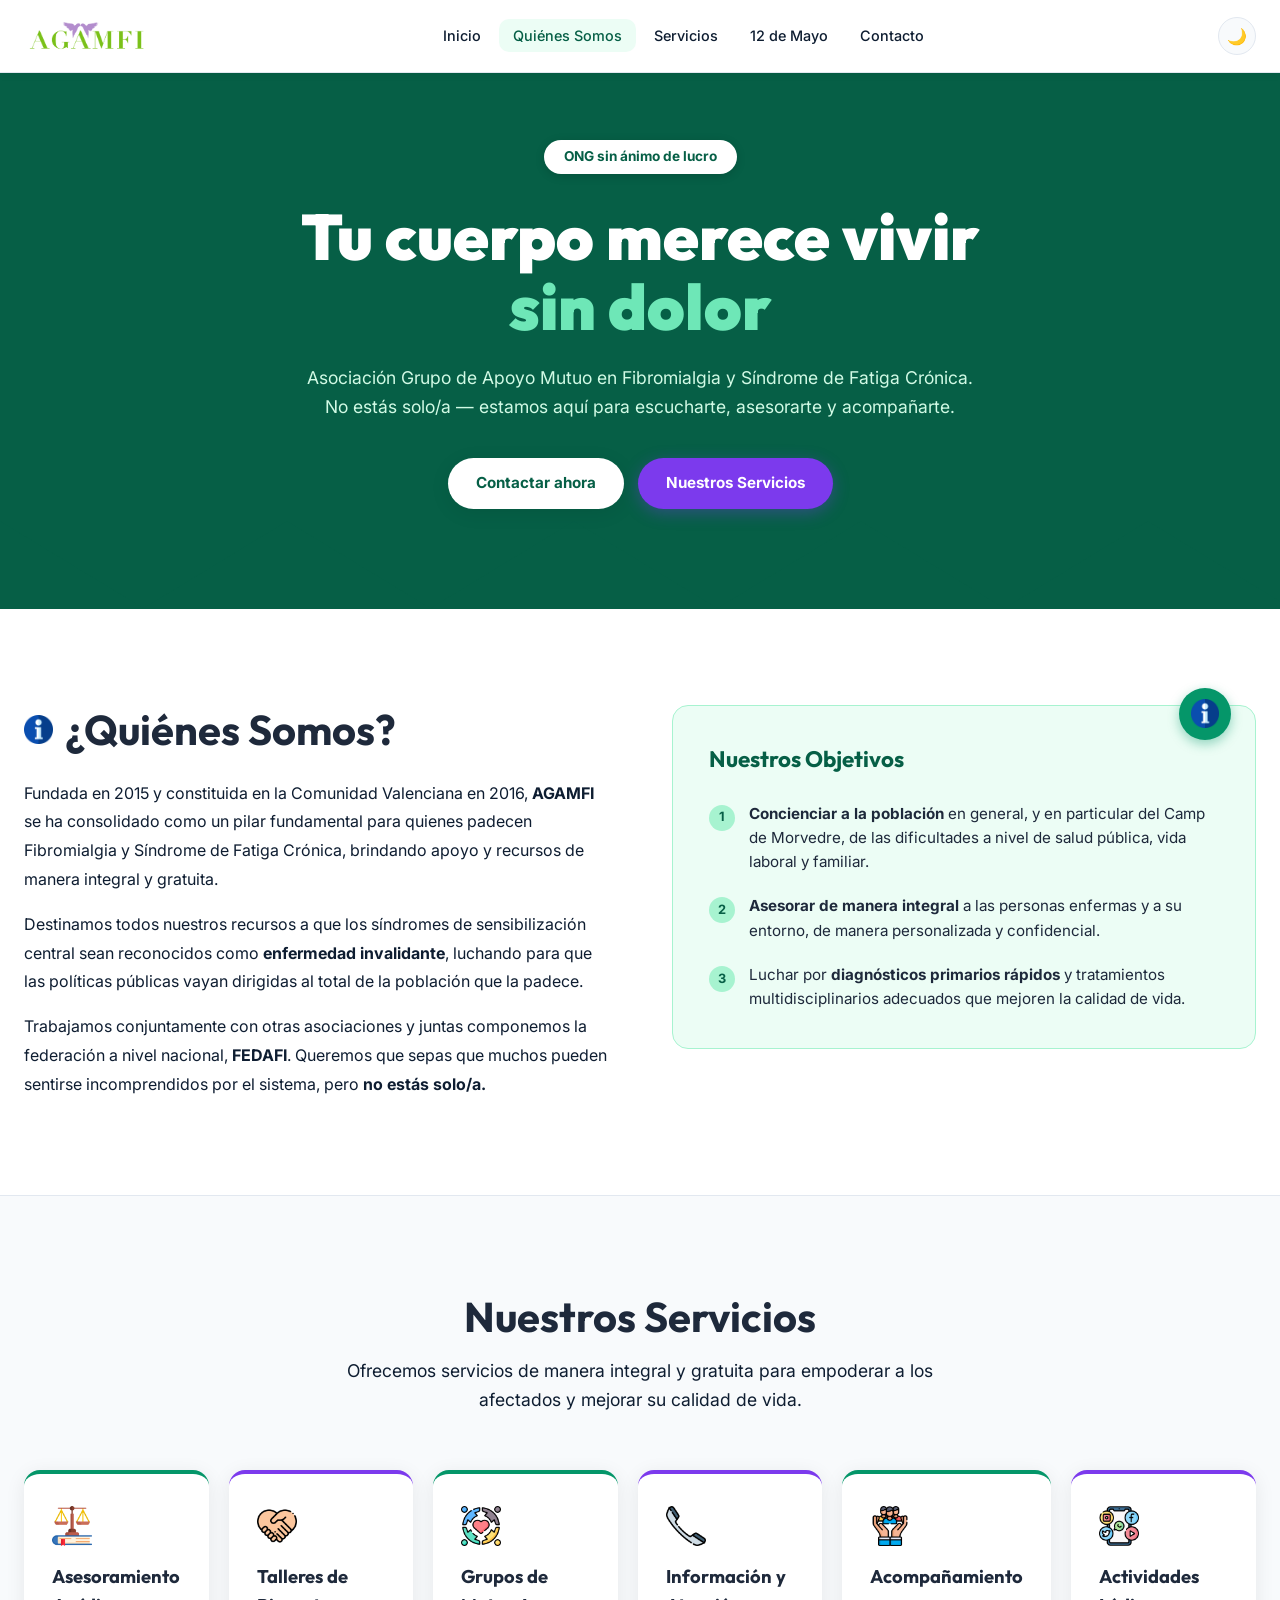
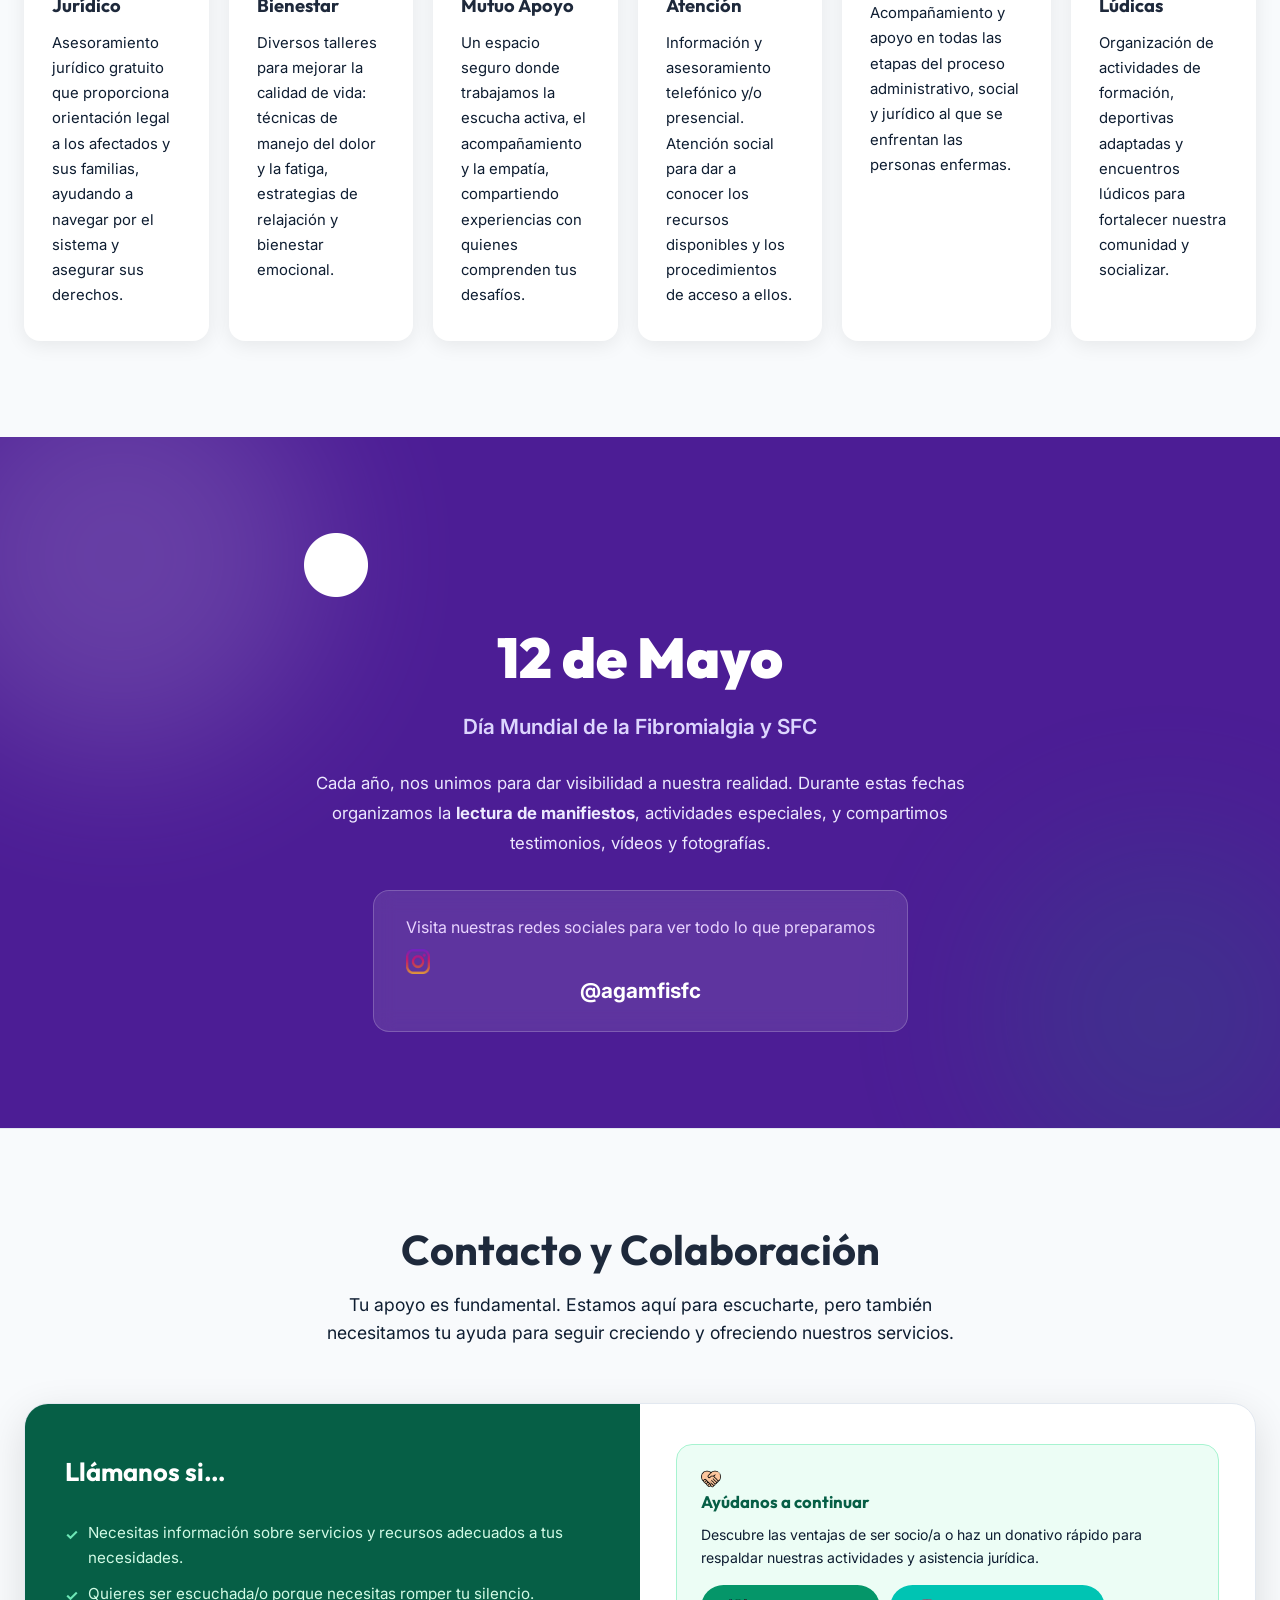
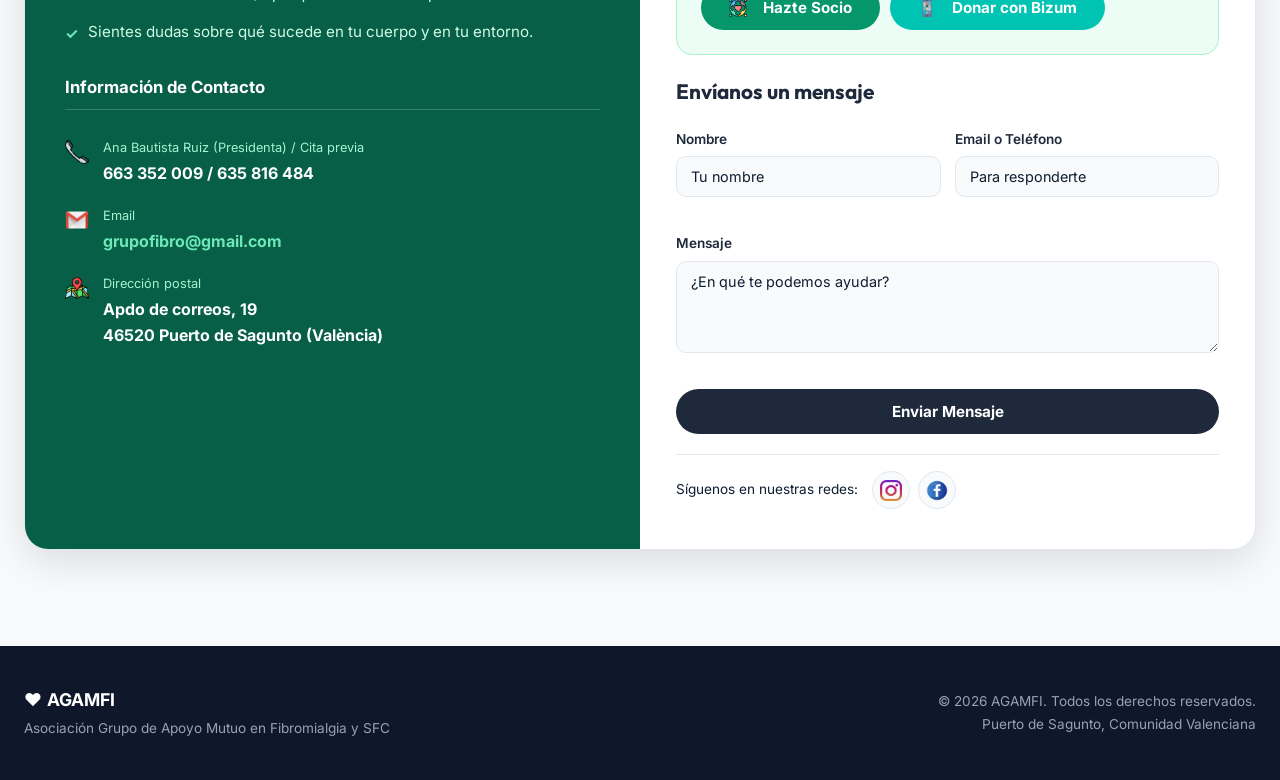
==== index.html @ d803d889 "a1" ====
<!DOCTYPE html>
<html lang="es">

<head>
  <meta charset="UTF-8" />
  <meta name="viewport" content="width=device-width, initial-scale=1.0" />

  <!-- SEO -->
  <title>AGAMFI</title>
  <meta name="description"
    content="AGAMFI es una asociación sin ánimo de lucro que apoya a personas con Fibromialgia y Síndrome de Fatiga Crónica en el Camp de Morvedre, Comunidad Valenciana." />
  <meta name="keywords"
    content="fibromialgia, SFC, síndrome fatiga crónica, AGAMFI, asociación, Puerto de Sagunto, Camp de Morvedre" />
  <meta name="author" content="AGAMFI" />

  <!-- Favicon -->
  <link rel="icon" href="iconos/Logotipo-letra.png" type="image/png" />
  <link rel="apple-touch-icon" href="iconos/Logotipo-letra.png" />

  <!-- Open Graph -->
  <meta property="og:title" content="AGAMFI – Fibromialgia y SFC" />
  <meta property="og:description"
    content="No estás solo/a. Apoyo integral y gratuito para personas con Fibromialgia y Síndrome de Fatiga Crónica." />
  <meta property="og:type" content="website" />
  <meta property="og:url" content="https://agamfi.org" />
  <meta property="og:image" content="iconos/Logotipo-letra.png" />

  <!-- Google Fonts -->
  <link rel="preconnect" href="https://fonts.googleapis.com" />
  <link rel="preconnect" href="https://fonts.gstatic.com" crossorigin />
  <link
    href="https://fonts.googleapis.com/css2?family=Inter:wght@300;400;500;600;700;800&family=Outfit:wght@400;600;700;900&display=swap"
    rel="stylesheet" />

  <!-- CSS -->
  <link rel="stylesheet" href="css/style.css" />
</head>

<body>

  <!-- ========== HEADER ========== -->
  <header class="header" id="header">
    <nav class="navbar container" aria-label="Navegación principal">

      <a href="#inicio" class="logo" id="logo">
        <img src="iconos/Logotipo-sencillo.png" alt="Logo AGAMFI" class="logo-img" id="logoImg" />
      </a>

      <ul class="nav-links" id="navLinks" role="list">
        <li><a href="#inicio" class="nav-link active">Inicio</a></li>
        <li><a href="#nosotros" class="nav-link">Quiénes Somos</a></li>
        <li><a href="#servicios" class="nav-link">Servicios</a></li>
        <li><a href="#diamundial" class="nav-link">12 de Mayo</a></li>
        <li><a href="#contacto" class="nav-link">Contacto</a></li>
      </ul>

      <div class="nav-actions">
        <button class="theme-toggle" id="themeToggle" aria-label="Alternar modo oscuro/claro">
          <span class="icon-moon">🌙</span>
          <span class="icon-sun hidden">☀️</span>
        </button>
        <button class="hamburger" id="hamburger" aria-label="Menú" aria-expanded="false">
          <span></span><span></span><span></span>
        </button>
      </div>
    </nav>
  </header>

  <main>

    <!-- ========== HERO ========== -->
    <section class="hero" id="inicio" aria-label="Inicio">
      <div class="hero-bg">
        <div class="hero-wave"></div>
      </div>

      <div class="hero-content container">
        <span class="hero-badge" id="heroBadge">ONG sin ánimo de lucro</span>

        <h1 class="hero-title">
          Tu cuerpo merece vivir<br />
          <span class="hero-highlight">sin dolor</span>
        </h1>

        <p class="hero-desc">
          Asociación Grupo de Apoyo Mutuo en Fibromialgia y Síndrome de Fatiga Crónica.<br />
          No estás solo/a — estamos aquí para escucharte, asesorarte y acompañarte.
        </p>

        <div class="hero-actions">
          <a href="#contacto" class="btn btn-white" id="heroCtaContact">Contactar ahora</a>
          <a href="#servicios" class="btn btn-purple" id="heroCtaServices">Nuestros Servicios</a>
        </div>
      </div>
    </section>

    <!-- ========== QUIÉNES SOMOS ========== -->
    <section class="about" id="nosotros" aria-label="Quiénes somos">
      <div class="container about-grid">

        <div class="about-text-col reveal">
          <h2 class="section-title with-icon">
            <img src="iconos/informacion.png" alt="Información" class="custom-icon title-icon" />
            ¿Quiénes Somos?
          </h2>
          <div class="about-body">
            <p>
              Fundada en 2015 y constituida en la Comunidad Valenciana en 2016,
              <strong>AGAMFI</strong> se ha consolidado como un pilar fundamental para quienes padecen
              Fibromialgia y Síndrome de Fatiga Crónica, brindando apoyo y recursos de manera integral y gratuita.
            </p>
            <p>
              Destinamos todos nuestros recursos a que los síndromes de sensibilización central sean reconocidos
              como <strong>enfermedad invalidante</strong>, luchando para que las políticas públicas vayan dirigidas
              al total de la población que la padece.
            </p>
            <p>
              Trabajamos conjuntamente con otras asociaciones y juntas componemos la federación a nivel nacional,
              <strong>FEDAFI</strong>. Queremos que sepas que muchos pueden sentirse incomprendidos por el sistema,
              pero <strong>no estás solo/a.</strong>
            </p>
          </div>
        </div>

        <div class="objectives-card reveal">
          <div class="objectives-badge">
            <img src="iconos/informacion.png" alt="Objetivos" class="custom-icon" />
          </div>
          <h3 class="objectives-title">Nuestros Objetivos</h3>
          <ol class="objectives-list">
            <li>
              <span class="obj-num">1</span>
              <p><strong>Concienciar a la población</strong> en general, y en particular del Camp de Morvedre,
                de las dificultades a nivel de salud pública, vida laboral y familiar.</p>
            </li>
            <li>
              <span class="obj-num">2</span>
              <p><strong>Asesorar de manera integral</strong> a las personas enfermas y a su entorno,
                de manera personalizada y confidencial.</p>
            </li>
            <li>
              <span class="obj-num">3</span>
              <p>Luchar por <strong>diagnósticos primarios rápidos</strong> y tratamientos multidisciplinarios
                adecuados que mejoren la calidad de vida.</p>
            </li>
          </ol>
        </div>

      </div>
    </section>

    <!-- ========== SERVICIOS ========== -->
    <section class="services" id="servicios" aria-label="Servicios">
      <div class="container">
        <div class="section-header">
          <h2 class="section-title centered">Nuestros Servicios</h2>
          <p class="section-desc">
            Ofrecemos servicios de manera integral y gratuita para empoderar a los afectados
            y mejorar su calidad de vida.
          </p>
        </div>

        <div class="services-grid">
          <article class="service-card accent-green reveal" id="svc1">
            <div class="svc-icon"><img src="iconos/juridico.png" alt="Asesoramiento" class="custom-icon" /></div>
            <h3>Asesoramiento Jurídico</h3>
            <p>Asesoramiento jurídico gratuito que proporciona orientación legal a los afectados
              y sus familias, ayudando a navegar por el sistema y asegurar sus derechos.</p>
          </article>

          <article class="service-card accent-purple reveal" id="svc2">
            <div class="svc-icon"><img src="iconos/ayuda.png" alt="Bienestar" class="custom-icon" /></div>
            <h3>Talleres de Bienestar</h3>
            <p>Diversos talleres para mejorar la calidad de vida: técnicas de manejo del dolor
              y la fatiga, estrategias de relajación y bienestar emocional.</p>
          </article>

          <article class="service-card accent-green reveal" id="svc3">
            <div class="svc-icon"><img src="iconos/participacion-de-la-comunidad.png" alt="Apoyo" class="custom-icon" />
            </div>
            <h3>Grupos de Mutuo Apoyo</h3>
            <p>Un espacio seguro donde trabajamos la escucha activa, el acompañamiento y la empatía,
              compartiendo experiencias con quienes comprenden tus desafíos.</p>
          </article>

          <article class="service-card accent-purple reveal" id="svc4">
            <div class="svc-icon"><img src="iconos/telefonos-de-mano.png" alt="Información" class="custom-icon" /></div>
            <h3>Información y Atención</h3>
            <p>Información y asesoramiento telefónico y/o presencial. Atención social para dar a conocer
              los recursos disponibles y los procedimientos de acceso a ellos.</p>
          </article>

          <article class="service-card accent-green reveal" id="svc5">
            <div class="svc-icon"><img src="iconos/acompañamiento.png" alt="Acompañamiento" class="custom-icon" /></div>
            <h3>Acompañamiento</h3>
            <p>Acompañamiento y apoyo en todas las etapas del proceso administrativo, social y jurídico
              al que se enfrentan las personas enfermas.</p>
          </article>

          <article class="service-card accent-purple reveal" id="svc6">
            <div class="svc-icon"><img src="iconos/redes-sociales.png" alt="Actividades" class="custom-icon" /></div>
            <h3>Actividades Lúdicas</h3>
            <p>Organización de actividades de formación, deportivas adaptadas y encuentros lúdicos
              para fortalecer nuestra comunidad y socializar.</p>
          </article>
        </div>
      </div>
    </section>

    <!-- ========== 12 DE MAYO ========== -->
    <section class="world-day" id="diamundial" aria-label="Día mundial de la fibromialgia">
      <div class="wd-blobs">
        <div class="wd-blob wd-blob-1"></div>
        <div class="wd-blob wd-blob-2"></div>
      </div>

      <div class="container wd-content reveal">
        <div class="wd-icon"><img src="iconos/informacion.png" alt="Calendario" class="custom-icon" /></div>
        <h2 class="wd-title">12 de Mayo</h2>
        <h3 class="wd-subtitle">Día Mundial de la Fibromialgia y SFC</h3>
        <p class="wd-desc">
          Cada año, nos unimos para dar visibilidad a nuestra realidad. Durante estas fechas organizamos
          la <strong>lectura de manifiestos</strong>, actividades especiales, y compartimos testimonios,
          vídeos y fotografías.
        </p>
        <div class="wd-card">
          <p>Visita nuestras redes sociales para ver todo lo que preparamos</p>
          <a href="https://instagram.com/agamfisfc" target="_blank" rel="noreferrer" class="wd-insta" id="wdInstagram">
            <img src="iconos/instagram.png" alt="Instagram" class="custom-icon inline-icon" /> @agamfisfc
          </a>
        </div>
      </div>
    </section>

    <!-- ========== CONTACTO ========== -->
    <section class="contact" id="contacto" aria-label="Contacto y colaboración">
      <div class="container">
        <div class="section-header">
          <h2 class="section-title centered">Contacto y Colaboración</h2>
          <p class="section-desc">
            Tu apoyo es fundamental. Estamos aquí para escucharte, pero también necesitamos tu ayuda
            para seguir creciendo y ofreciendo nuestros servicios.
          </p>
        </div>

        <div class="contact-card">

          <!-- Info izquierda -->
          <div class="contact-info">
            <h3>Llámanos si…</h3>
            <ul class="call-reasons">
              <li><span class="check">✓</span> Necesitas información sobre servicios y recursos adecuados a tus
                necesidades.</li>
              <li><span class="check">✓</span> Quieres ser escuchada/o porque necesitas romper tu silencio.</li>
              <li><span class="check">✓</span> Sientes dudas sobre qué sucede en tu cuerpo y en tu entorno.</li>
            </ul>

            <h4 class="info-subtitle">Información de Contacto</h4>
            <div class="info-items">
              <div class="info-item">
                <img src="iconos/telefonos-de-mano.png" alt="Teléfono" class="custom-icon info-icon" />
                <div>
                  <p class="info-label">Ana Bautista Ruiz (Presidenta) / Cita previa</p>
                  <p class="info-value">663 352 009 / 635 816 484</p>
                </div>
              </div>
              <div class="info-item">
                <img src="iconos/gmail.png" alt="Email" class="custom-icon info-icon" />
                <div>
                  <p class="info-label">Email</p>
                  <a href="mailto:grupofibro@gmail.com" class="info-value info-link">grupofibro@gmail.com</a>
                </div>
              </div>
              <div class="info-item">
                <img src="iconos/mapa.png" alt="Dirección" class="custom-icon info-icon" />
                <div>
                  <p class="info-label">Dirección postal</p>
                  <p class="info-value">Apdo de correos, 19<br />46520 Puerto de Sagunto (València)</p>
                </div>
              </div>
            </div>
          </div>

          <!-- Formulario derecha -->
          <div class="contact-form-col">

            <!-- Hazte socio / Bizum -->
            <div class="support-box">
              <h3 class="support-title"><img src="iconos/ayuda.png" alt="Ayuda" class="custom-icon inline-icon" />
                Ayúdanos a continuar</h3>
              <p>Descubre las ventajas de ser socio/a o haz un donativo rápido para respaldar
                nuestras actividades y asistencia jurídica.</p>
              <div class="support-btns">
                <button class="btn btn-emerald" id="btnSocio"><img src="iconos/participacion-de-la-comunidad.png"
                    alt="Socio" class="custom-icon inline-icon" /> Hazte Socio</button>
                <button class="btn btn-bizum" id="btnBizum"><img src="iconos/telefono-inteligente.png" alt="Bizum"
                    class="custom-icon inline-icon" /> Donar con Bizum</button>
              </div>
            </div>

            <!-- Formulario -->
            <h3 class="form-heading">Envíanos un mensaje</h3>
            <form class="contact-form" id="contactForm" novalidate>
              <div class="form-row">
                <div class="form-group">
                  <label for="inputName">Nombre</label>
                  <input type="text" id="inputName" name="name" placeholder="Tu nombre" required />
                  <span class="form-error" id="errorName"></span>
                </div>
                <div class="form-group">
                  <label for="inputContact">Email o Teléfono</label>
                  <input type="text" id="inputContact" name="contact" placeholder="Para responderte" required />
                  <span class="form-error" id="errorContact"></span>
                </div>
              </div>
              <div class="form-group">
                <label for="inputMessage">Mensaje</label>
                <textarea id="inputMessage" name="message" rows="4" placeholder="¿En qué te podemos ayudar?"
                  required></textarea>
                <span class="form-error" id="errorMessage"></span>
              </div>
              <button type="submit" class="btn btn-dark btn-full" id="submitForm">
                <span id="submitText">Enviar Mensaje</span>
                <span id="submitLoader" class="hidden">Enviando…</span>
              </button>
              <div class="form-success hidden" id="formSuccess">
                ✅ ¡Mensaje enviado! Nos pondremos en contacto contigo pronto.
              </div>
            </form>

            <!-- Redes sociales -->
            <div class="social-row">
              <p>Síguenos en nuestras redes:</p>
              <div class="social-btns">
                <a href="https://instagram.com/agamfisfc" target="_blank" rel="noreferrer" class="social-btn"
                  id="socialInsta" aria-label="Instagram"><img src="iconos/instagram.png" alt="Instagram"
                    class="custom-icon" /></a>
                <a href="#" class="social-btn" id="socialFacebook" aria-label="Facebook"><img src="iconos/facebook.png"
                    alt="Facebook" class="custom-icon" /></a>
              </div>
            </div>
          </div>
        </div>
      </div>
    </section>

  </main>

  <!-- ========== FOOTER ========== -->
  <footer class="footer" id="footer">
    <div class="container footer-inner">
      <div class="footer-brand">
        <p class="footer-logo-line">❤️ <strong>AGAMFI</strong></p>
        <p>Asociación Grupo de Apoyo Mutuo en Fibromialgia y SFC</p>
      </div>
      <div class="footer-copy">
        <p>&copy; <span id="currentYear"></span> AGAMFI. Todos los derechos reservados.</p>
        <p>Puerto de Sagunto, Comunidad Valenciana</p>
      </div>
    </div>
  </footer>

  <!-- Scroll top -->
  <button class="scroll-top hidden" id="scrollTop" aria-label="Volver arriba">↑</button>

  <!-- Modal: Hazte socio -->
  <div class="modal hidden" id="modalSocio" role="dialog" aria-modal="true" aria-labelledby="modalSocioTitle">
    <div class="modal-box">
      <button class="modal-close" id="closeSocio" aria-label="Cerrar">✕</button>
      <h2 id="modalSocioTitle">Hazte Socio/a de AGAMFI</h2>
      <p>Como socio/a disfrutas de:</p>
      <ul>
        <li>✓ Acceso a todos nuestros servicios gratuitos</li>
        <li>✓ Participación en talleres y actividades</li>
        <li>✓ Voz y voto en asambleas</li>
        <li>✓ Red de apoyo y comunidad</li>
      </ul>
      <p class="modal-contact">Para inscribirte, contáctanos en
        <a href="mailto:grupofibro@gmail.com">grupofibro@gmail.com</a>
        o llámanos al <strong>663 352 009</strong>.
      </p>
    </div>
  </div>

  <!-- Modal: Bizum -->
  <div class="modal hidden" id="modalBizum" role="dialog" aria-modal="true" aria-labelledby="modalBizumTitle">
    <div class="modal-box">
      <button class="modal-close" id="closeBizum" aria-label="Cerrar">✕</button>
      <h2 id="modalBizumTitle">Donar con Bizum</h2>
      <p>Tu donación nos ayuda a seguir ofreciendo todos nuestros servicios de manera gratuita.</p>
      <div class="bizum-code">
        <span>Código Bizum</span>
        <strong id="bizumCode">Próximamente</strong>
      </div>
      <p class="modal-contact">También puedes contactarnos en
        <a href="mailto:grupofibro@gmail.com">grupofibro@gmail.com</a>
        para más información sobre donaciones.
      </p>
    </div>
  </div>

  <!-- JS -->
  <script src="js/main.js"></script>
</body>

</html>
---- css/style.css ----
/* =============================================
   VARIABLES
   ============================================= */
:root {
  --green: #065f46;
  --green-light: #059669;
  --green-pale: #ecfdf5;
  --purple: #7c3aed;
  --purple-light: #8b5cf6;
  --purple-pale: #f5f3ff;
  --bizum: #00c4b3;
  --text: #1e293b;
  --muted: #0e1d31;
  --bg: #ffffff;
  --bg2: #f8fafc;
  --surface: #ffffff;
  --border: #e2e8f0;
  --radius: 16px;
  --radius-sm: 10px;
  --shadow: 0 4px 20px rgba(0, 0, 0, 0.08);
  --shadow-lg: 0 12px 40px rgba(0, 0, 0, 0.12);
  --transition: 0.3s cubic-bezier(0.4, 0, 0.2, 1);
  --font: 'Inter', sans-serif;
  --font-display: 'Outfit', sans-serif;
}

/* Dark mode */
body.dark {
  --text: #e2e8f0;
  --muted: #94a3b8;
  --bg: #0f172a;
  --bg2: #1e293b;
  --surface: #1e293b;
  --border: #334155;
  --green-pale: #022c22;
  --purple-pale: #2e1065;
  --shadow: 0 4px 20px rgba(0, 0, 0, 0.4);
  --shadow-lg: 0 12px 40px rgba(0, 0, 0, 0.5);
}

/* =============================================
   RESET
   ============================================= */
*,
*::before,
*::after {
  box-sizing: border-box;
  margin: 0;
  padding: 0;
}

html {
  scroll-behavior: smooth;
}

body {
  font-family: var(--font);
  background: var(--bg);
  color: var(--text);
  line-height: 1.6;
  transition: background var(--transition), color var(--transition);
  overflow-x: hidden;
}

img {
  max-width: 100%;
  display: block;
}

a {
  text-decoration: none;
  color: inherit;
}

ul,
ol {
  list-style: none;
}

strong {
  font-weight: 700;
}

/* =============================================
   UTILITIES
   ============================================= */
.container {
  margin: 0 auto;
  padding: 0 24px;
}

.hidden {
  display: none !important;
}

.section-header {
  text-align: center;
  margin-bottom: 56px;
}

.section-title {
  font-family: var(--font-display);
  font-size: clamp(1.8rem, 3.5vw, 2.6rem);
  font-weight: 700;
  color: var(--text);
  line-height: 1.2;
  margin-bottom: 16px;
}

.section-title.centered {
  text-align: center;
}

.section-title.with-icon {
  display: flex;
  align-items: center;
  gap: 12px;
}

.custom-icon {
  width: 1.2em;
  height: 1.2em;
  object-fit: contain;
  vertical-align: middle;
}

.title-icon {
  width: 1.8rem;
  height: 1.8rem;
  font-size: 1.8rem;
  /* Para compatibilidad si aún hay algún emoji */
}

.section-desc {
  color: var(--muted);
  font-size: 1.1rem;
  max-width: 640px;
  margin: 0 auto;
}

/* Reveal animation */
.reveal {
  opacity: 0;
  transform: translateY(28px);
  transition: opacity 0.7s ease, transform 0.7s ease;
}

.reveal.visible {
  opacity: 1;
  transform: none;
}

/* =============================================
   BUTTONS
   ============================================= */
.btn {
  display: inline-flex;
  align-items: center;
  justify-content: center;
  gap: 8px;
  padding: 13px 28px;
  border-radius: 999px;
  font-weight: 700;
  font-size: 0.95rem;
  cursor: pointer;
  border: none;
  font-family: var(--font);
  transition: var(--transition);
}

.btn-white {
  background: #fff;
  color: var(--green);
  box-shadow: var(--shadow);
}

.btn-white:hover {
  background: var(--green-pale);
  transform: translateY(-2px);
}

.btn-purple {
  background: var(--purple);
  color: #fff;
  box-shadow: 0 4px 16px rgba(124, 58, 237, 0.35);
}

.btn-purple:hover {
  background: var(--purple-light);
  transform: translateY(-2px);
}

.btn-emerald {
  background: var(--green-light);
  color: #fff;
}

.btn-emerald:hover {
  background: var(--green);
  transform: translateY(-2px);
}

.btn-bizum {
  background: var(--bizum);
  color: #fff;
}

.btn-bizum:hover {
  filter: brightness(1.1);
  transform: translateY(-2px);
}

.btn-dark {
  background: var(--text);
  color: var(--bg);
}

.btn-dark:hover {
  opacity: 0.85;
}

.btn-full {
  width: 100%;
}

/* =============================================
   HEADER
   ============================================= */
.header {
  position: fixed;
  top: 0;
  left: 0;
  right: 0;
  z-index: 100;
  padding: 14px 0;
  background: #ffffff;
  border-bottom: 1px solid var(--border);
  box-shadow: 0 2px 8px rgba(0, 0, 0, 0.06);
  transition: var(--transition);
}

body.dark .header {
  background: #1e293b;
  border-bottom-color: #334155;
  box-shadow: 0 2px 12px rgba(0, 0, 0, 0.3);
}

.header.scrolled {
  padding: 10px 0;
  box-shadow: 0 4px 16px rgba(0, 0, 0, 0.1);
}

body.dark .header.scrolled {
  box-shadow: 0 4px 16px rgba(0, 0, 0, 0.4);
}

.navbar {
  display: flex;
  align-items: center;
  justify-content: space-between;
  gap: 24px;
}

.logo {
  display: flex;
  align-items: center;
  gap: 12px;
}

.logo-img {
  height: 44px;
}

.logo-img-fallback {
  width: 44px;
  height: 44px;
  border-radius: 50%;
  background: var(--green);
  color: #fff;
  display: flex;
  align-items: center;
  justify-content: center;
  font-weight: 800;
  font-size: 1rem;
}

.nav-links {
  display: flex;
  align-items: center;
  gap: 4px;
}

.nav-link {
  padding: 8px 14px;
  border-radius: var(--radius-sm);
  font-size: 0.9rem;
  font-weight: 500;
  color: var(--muted);
  transition: var(--transition);
}

.nav-link:hover,
.nav-link.active {
  color: var(--green);
  background: var(--green-pale);
}

body.dark .nav-link:hover,
body.dark .nav-link.active {
  color: #34d399;
  background: rgba(52, 211, 153, 0.1);
}

.nav-actions {
  display: flex;
  align-items: center;
  gap: 10px;
}

.theme-toggle {
  background: var(--bg2);
  border: 1px solid var(--border);
  border-radius: 50%;
  width: 38px;
  height: 38px;
  cursor: pointer;
  font-size: 1rem;
  display: flex;
  align-items: center;
  justify-content: center;
  transition: var(--transition);
}

.theme-toggle:hover {
  border-color: var(--green);
}

.hamburger {
  display: none;
  flex-direction: column;
  gap: 5px;
  background: none;
  border: none;
  cursor: pointer;
  padding: 8px;
}

.hamburger span {
  display: block;
  width: 24px;
  height: 2px;
  background: var(--text);
  border-radius: 2px;
  transition: var(--transition);
}

.hamburger.active span:nth-child(1) {
  transform: translateY(7px) rotate(45deg);
}

.hamburger.active span:nth-child(2) {
  opacity: 0;
}

.hamburger.active span:nth-child(3) {
  transform: translateY(-7px) rotate(-45deg);
}

/* =============================================
   HERO
   ============================================= */
.hero {
  position: relative;
  background: var(--green);
  color: #fff;
  padding: 140px 0 100px;
  overflow: hidden;
  text-align: center;
}

.hero-bg {
  position: absolute;
  inset: 0;
  pointer-events: none;
}

.hero-wave {
  position: absolute;
  bottom: 0;
  left: 0;
  width: 100%;
  background: url("data:image/svg+xml,%3Csvg xmlns='http://www.w3.org/2000/svg' viewBox='0 0 1463 100'%3E%3Cpath fill='%23065f46' opacity='0.2' d='M-164 100L0 0l164 100 164-100 164 100 164-100 164 100 164-100 164 100 164-100 164 100 164-100 164 100v18H-164z'/%3E%3C/svg%3E") repeat-x bottom;
  height: 100px;
}

.hero-content {
  position: relative;
  z-index: 1;
  max-width: 760px;
  margin: 0 auto;
}

.hero-badge {
  display: inline-block;
  background: #fff;
  color: var(--green);
  font-size: 0.85rem;
  font-weight: 700;
  padding: 6px 20px;
  border-radius: 999px;
  margin-bottom: 28px;
  box-shadow: 0 2px 10px rgba(0, 0, 0, 0.15);
  animation: fadeDown 0.7s ease both;
}

.hero-title {
  font-family: var(--font-display);
  font-size: clamp(2.4rem, 5.5vw, 4rem);
  font-weight: 900;
  line-height: 1.1;
  margin-bottom: 20px;
  animation: fadeUp 0.7s ease 0.1s both;
}

.hero-highlight {
  color: #6ee7b7;
}

.hero-desc {
  font-size: 1.1rem;
  color: #d1fae5;
  margin-bottom: 36px;
  line-height: 1.7;
  animation: fadeUp 0.7s ease 0.2s both;
}

.hero-actions {
  display: flex;
  gap: 14px;
  justify-content: center;
  flex-wrap: wrap;
  animation: fadeUp 0.7s ease 0.3s both;
}

@keyframes fadeDown {
  from {
    opacity: 0;
    transform: translateY(-16px)
  }

  to {
    opacity: 1;
    transform: none
  }
}

@keyframes fadeUp {
  from {
    opacity: 0;
    transform: translateY(20px)
  }

  to {
    opacity: 1;
    transform: none
  }
}

/* =============================================
   ABOUT
   ============================================= */
.about {
  padding: 96px 0;
  background: var(--bg);
}

.about-grid {
  display: grid;
  grid-template-columns: 1fr 1fr;
  gap: 64px;
  align-items: start;
}

.about-body {
  display: flex;
  flex-direction: column;
  gap: 16px;
  color: var(--muted);
  font-size: 1rem;
  line-height: 1.8;
  margin-top: 24px;
}

.objectives-card {
  background: var(--green-pale);
  border: 1px solid #a7f3d0;
  border-radius: var(--radius);
  padding: 36px;
  position: relative;
  transition: var(--transition);
}

body.dark .objectives-card {
  border-color: #065f46;
}

.objectives-badge {
  position: absolute;
  top: -18px;
  right: 24px;
  background: var(--green-light);
  color: #fff;
  width: 52px;
  height: 52px;
  border-radius: 50%;
  display: flex;
  align-items: center;
  justify-content: center;
  font-size: 1.5rem;
  box-shadow: 0 4px 12px rgba(5, 150, 105, 0.4);
}

.objectives-title {
  font-family: var(--font-display);
  font-size: 1.4rem;
  font-weight: 700;
  color: var(--green);
  margin-bottom: 24px;
}

body.dark .objectives-title {
  color: #34d399;
}

.objectives-list {
  display: flex;
  flex-direction: column;
  gap: 20px;
}

.objectives-list li {
  display: flex;
  align-items: flex-start;
  gap: 14px;
}

.obj-num {
  flex-shrink: 0;
  width: 26px;
  height: 26px;
  border-radius: 50%;
  background: #a7f3d0;
  color: var(--green);
  display: flex;
  align-items: center;
  justify-content: center;
  font-size: 0.8rem;
  font-weight: 700;
  margin-top: 3px;
}

body.dark .obj-num {
  background: #065f46;
  color: #6ee7b7;
}

.objectives-list p {
  color: var(--text);
  font-size: 0.95rem;
  line-height: 1.6;
}

/* =============================================
   SERVICES
   ============================================= */
.services {
  padding: 96px 0;
  background: var(--bg2);
  border-top: 1px solid var(--border);
}

.services-grid {
  display: grid;
  grid-template-columns: repeat(6, 1fr);
  gap: 20px;
}

.service-card {
  background: var(--surface);
  border-radius: var(--radius);
  padding: 32px 28px;
  border-top: 4px solid transparent;
  box-shadow: var(--shadow);
  transition: var(--transition);
}

.service-card:hover {
  transform: translateY(-6px);
  box-shadow: var(--shadow-lg);
}

.service-card.accent-green {
  border-top-color: var(--green-light);
}

.service-card.accent-purple {
  border-top-color: var(--purple);
}

.svc-icon img {
  width: 2.5rem;
  height: 2.5rem;
  margin-bottom: 16px;
  object-fit: contain;
}

.service-card h3 {
  font-family: var(--font-display);
  font-size: 1.15rem;
  font-weight: 700;
  margin-bottom: 10px;
  color: var(--text);
}

.service-card p {
  color: var(--muted);
  font-size: 0.93rem;
  line-height: 1.7;
}

/* =============================================
   12 DE MAYO
   ============================================= */
.world-day {
  position: relative;
  background: #4c1d95;
  color: #fff;
  padding: 96px 0;
  overflow: hidden;
}

body.dark .world-day {
  background: #2e1065;
}

.wd-blobs {
  position: absolute;
  inset: 0;
  pointer-events: none;
}

.wd-blob {
  position: absolute;
  border-radius: 50%;
  filter: blur(80px);
  opacity: 0.15;
}

.wd-blob-1 {
  width: 400px;
  height: 400px;
  background: #fff;
  top: -80px;
  left: -80px;
}

.wd-blob-2 {
  width: 350px;
  height: 350px;
  background: #059669;
  bottom: -60px;
  right: -60px;
}

.wd-content {
  position: relative;
  z-index: 1;
  text-align: center;
  max-width: 720px;
  margin: 0 auto;
}

.wd-icon img {
  width: 4rem;
  height: 4rem;
  margin-bottom: 16px;
  object-fit: contain;
  filter: brightness(0) invert(1);
}

.wd-title {
  font-family: var(--font-display);
  font-size: clamp(2.2rem, 5vw, 3.5rem);
  font-weight: 900;
  margin-bottom: 8px;
}

.wd-subtitle {
  font-size: 1.3rem;
  font-weight: 600;
  color: #ddd6fe;
  margin-bottom: 24px;
}

.wd-desc {
  font-size: 1.05rem;
  color: #ede9fe;
  line-height: 1.8;
  margin-bottom: 32px;
}

.wd-card {
  background: rgba(255, 255, 255, 0.1);
  backdrop-filter: blur(10px);
  border: 1px solid rgba(255, 255, 255, 0.2);
  border-radius: var(--radius);
  padding: 24px 32px;
  display: inline-block;
}

.wd-card p {
  font-size: 1rem;
  margin-bottom: 8px;
  color: #e9d5ff;
}

.wd-insta {
  font-size: 1.3rem;
  font-weight: 700;
  color: #fff;
  transition: var(--transition);
}

.wd-insta:hover {
  color: #c4b5fd;
}

/* =============================================
   CONTACT
   ============================================= */
.contact {
  padding: 96px 0;
  background: var(--bg2);
  border-top: 1px solid var(--border);
}

.contact-card {
  display: grid;
  grid-template-columns: 1fr 1fr;
  background: var(--surface);
  border-radius: 24px;
  overflow: hidden;
  box-shadow: var(--shadow-lg);
  border: 1px solid var(--border);
}

.contact-info {
  padding: 48px 40px;
  background: var(--green);
  color: #fff;
  display: flex;
  flex-direction: column;
  gap: 28px;
}

.contact-info h3 {
  font-family: var(--font-display);
  font-size: 1.6rem;
  font-weight: 700;
}

.call-reasons {
  display: flex;
  flex-direction: column;
  gap: 12px;
}

.call-reasons li {
  display: flex;
  gap: 10px;
  align-items: flex-start;
  font-size: 0.95rem;
  color: #d1fae5;
}

.check {
  color: #6ee7b7;
  font-weight: 700;
  flex-shrink: 0;
  margin-top: 2px;
}

.info-subtitle {
  font-size: 1.05rem;
  font-weight: 700;
  border-bottom: 1px solid rgba(255, 255, 255, 0.2);
  padding-bottom: 8px;
}

.info-items {
  display: flex;
  flex-direction: column;
  gap: 20px;
}

.info-item {
  display: flex;
  gap: 14px;
  align-items: flex-start;
}

.info-icon {
  width: 1.5rem;
  height: 1.5rem;
  margin-top: 2px;
  flex-shrink: 0;
}

.inline-icon {
  width: 1.2em;
  height: 1.2em;
  margin-right: 8px;
}

.info-label {
  font-size: 0.8rem;
  color: #a7f3d0;
  margin-bottom: 2px;
}

.info-value {
  font-size: 1rem;
  font-weight: 700;
}

.info-link {
  color: #6ee7b7;
  transition: var(--transition);
}

.info-link:hover {
  color: #fff;
}

.contact-form-col {
  padding: 40px 36px;
  display: flex;
  flex-direction: column;
  gap: 20px;
}

.support-box {
  background: var(--green-pale);
  border: 1px solid #a7f3d0;
  border-radius: var(--radius);
  padding: 24px;
}

body.dark .support-box {
  background: rgba(5, 150, 105, 0.1);
  border-color: #065f46;
}

.support-title {
  font-family: var(--font-display);
  font-size: 1.05rem;
  font-weight: 700;
  color: var(--green);
  margin-bottom: 8px;
}

body.dark .support-title {
  color: #34d399;
}

.support-box p {
  font-size: 0.88rem;
  color: var(--muted);
  margin-bottom: 16px;
}

.support-btns {
  display: flex;
  gap: 10px;
  flex-wrap: wrap;
}

.form-heading {
  font-family: var(--font-display);
  font-size: 1.3rem;
  font-weight: 700;
}

.contact-form {
  display: flex;
  flex-direction: column;
  gap: 14px;
}

.form-row {
  display: grid;
  grid-template-columns: 1fr 1fr;
  gap: 14px;
}

.form-group {
  display: flex;
  flex-direction: column;
  gap: 6px;
}

.form-group label {
  font-size: 0.85rem;
  font-weight: 600;
  color: var(--text);
}

.form-group input,
.form-group textarea {
  background: var(--bg2);
  border: 1px solid var(--border);
  border-radius: var(--radius-sm);
  padding: 11px 14px;
  font-size: 0.9rem;
  color: var(--text);
  font-family: var(--font);
  transition: var(--transition);
  resize: vertical;
}

.form-group input::placeholder,
.form-group textarea::placeholder {
  color: var(--muted);
}

.form-group input:focus,
.form-group textarea:focus {
  outline: none;
  border-color: var(--green-light);
  box-shadow: 0 0 0 3px rgba(5, 150, 105, 0.15);
}

.form-group input.error,
.form-group textarea.error {
  border-color: #ef4444;
}

.form-error {
  font-size: 0.78rem;
  color: #ef4444;
  min-height: 16px;
}

.form-success {
  padding: 14px 16px;
  background: rgba(5, 150, 105, 0.1);
  border: 1px solid #6ee7b7;
  border-radius: var(--radius-sm);
  color: var(--green-light);
  font-weight: 500;
  font-size: 0.9rem;
}

body.dark .form-success {
  color: #34d399;
}

.social-row {
  display: flex;
  align-items: center;
  gap: 14px;
  border-top: 1px solid var(--border);
  padding-top: 16px;
}

.social-row p {
  font-size: 0.85rem;
  color: var(--muted);
}

.social-btns {
  display: flex;
  gap: 8px;
}

.social-btn {
  width: 38px;
  height: 38px;
  border-radius: 50%;
  background: var(--bg2);
  border: 1px solid var(--border);
  display: flex;
  align-items: center;
  justify-content: center;
  font-size: 1.1rem;
  transition: var(--transition);
}

.social-btn:hover {
  border-color: var(--purple);
  transform: translateY(-2px);
}

/* =============================================
   FOOTER
   ============================================= */
.footer {
  background: #0f172a;
  color: #94a3b8;
  padding: 40px 0;
}

.footer-inner {
  display: flex;
  justify-content: space-between;
  align-items: center;
  flex-wrap: wrap;
  gap: 16px;
}

.footer-brand {
  display: flex;
  flex-direction: column;
  gap: 4px;
}

.footer-logo-line {
  font-size: 1.1rem;
  color: #fff;
}

.footer-brand p:last-child {
  font-size: 0.85rem;
}

.footer-copy {
  text-align: right;
  font-size: 0.85rem;
  line-height: 1.7;
}

/* =============================================
   SCROLL TOP
   ============================================= */
.scroll-top {
  position: fixed;
  bottom: 28px;
  right: 28px;
  width: 44px;
  height: 44px;
  background: var(--green-light);
  color: #fff;
  border: none;
  border-radius: 50%;
  font-size: 1.2rem;
  cursor: pointer;
  z-index: 99;
  transition: var(--transition);
  box-shadow: 0 4px 16px rgba(5, 150, 105, 0.4);
}

.scroll-top:hover {
  background: var(--green);
  transform: translateY(-3px);
}

/* =============================================
   MODAL
   ============================================= */
.modal {
  position: fixed;
  inset: 0;
  background: rgba(0, 0, 0, 0.55);
  backdrop-filter: blur(4px);
  z-index: 200;
  display: flex;
  align-items: center;
  justify-content: center;
  padding: 20px;
}

.modal-box {
  background: var(--surface);
  border-radius: var(--radius);
  padding: 40px;
  max-width: 480px;
  width: 100%;
  position: relative;
  box-shadow: var(--shadow-lg);
  border: 1px solid var(--border);
}

.modal-box h2 {
  font-family: var(--font-display);
  font-size: 1.5rem;
  font-weight: 700;
  margin-bottom: 16px;
  color: var(--text);
}

.modal-box p {
  color: var(--muted);
  margin-bottom: 12px;
  font-size: 0.95rem;
}

.modal-box ul {
  display: flex;
  flex-direction: column;
  gap: 8px;
  margin-bottom: 16px;
}

.modal-box ul li {
  color: var(--text);
  font-size: 0.95rem;
  padding-left: 4px;
}

.modal-close {
  position: absolute;
  top: 16px;
  right: 16px;
  background: var(--bg2);
  border: 1px solid var(--border);
  border-radius: 50%;
  width: 32px;
  height: 32px;
  cursor: pointer;
  font-size: 0.85rem;
  color: var(--muted);
  transition: var(--transition);
}

.modal-close:hover {
  color: var(--text);
}

.modal-contact {
  margin-top: 16px;
  font-size: 0.9rem;
}

.modal-contact a {
  color: var(--green-light);
  font-weight: 600;
}

.bizum-code {
  background: var(--bg2);
  border: 1px solid var(--border);
  border-radius: var(--radius-sm);
  padding: 20px 24px;
  text-align: center;
  margin: 16px 0;
  display: flex;
  flex-direction: column;
  gap: 4px;
}

.bizum-code span {
  font-size: 0.8rem;
  text-transform: uppercase;
  letter-spacing: 0.1em;
  color: var(--muted);
}

.bizum-code strong {
  font-family: var(--font-display);
  font-size: 1.8rem;
  color: var(--bizum);
}

/* =============================================
   RESPONSIVE
   ============================================= */
@media (max-width: 1200px) {
  .services-grid {
    grid-template-columns: repeat(3, 1fr);
  }
}

@media (max-width: 900px) {
  .about-grid {
    grid-template-columns: 1fr;
    gap: 40px;
  }

  .contact-card {
    grid-template-columns: 1fr;
  }

  .footer-copy {
    text-align: left;
  }
}

@media (max-width: 768px) {
  .nav-links {
    position: fixed;
    inset: 0;
    background: var(--bg);
    flex-direction: column;
    justify-content: center;
    align-items: center;
    gap: 20px;
    transform: translateX(100%);
    transition: var(--transition);
    z-index: 99;
  }

  .nav-links.open {
    transform: translateX(0);
  }

  .nav-link {
    font-size: 1.2rem;
  }

  .hamburger {
    display: flex;
    z-index: 100;
  }

  .form-row {
    grid-template-columns: 1fr;
  }

  .support-btns {
    flex-direction: column;
  }

  .contact-info {
    padding: 32px 24px;
  }

  .contact-form-col {
    padding: 28px 20px;
  }
}

@media (max-width: 600px) {
  .services-grid {
    grid-template-columns: repeat(2, 1fr);
  }
}

@media (max-width: 480px) {
  .services-grid {
    grid-template-columns: 1fr;
  }

  .hero-actions {
    flex-direction: column;
    align-items: center;
  }

  .footer-inner {
    flex-direction: column;
    text-align: center;
  }

  .footer-copy {
    text-align: center;
  }
}
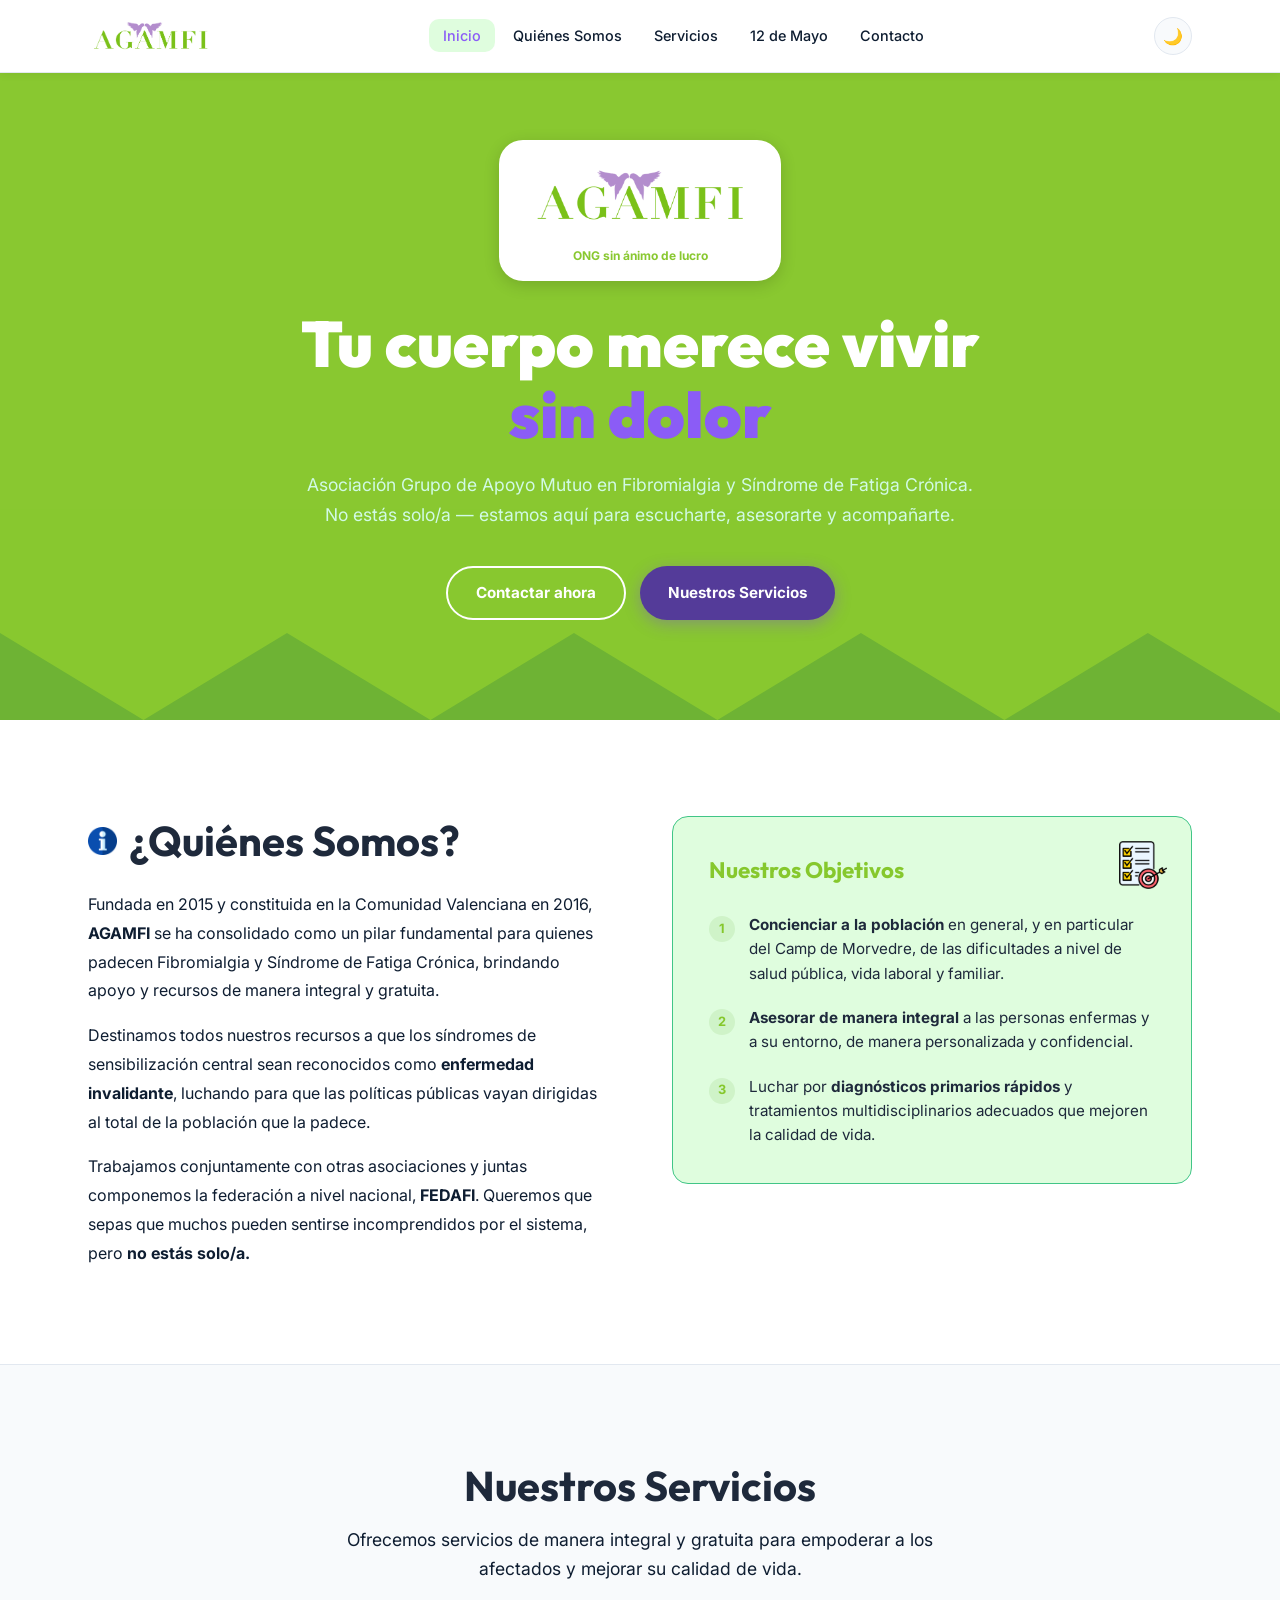
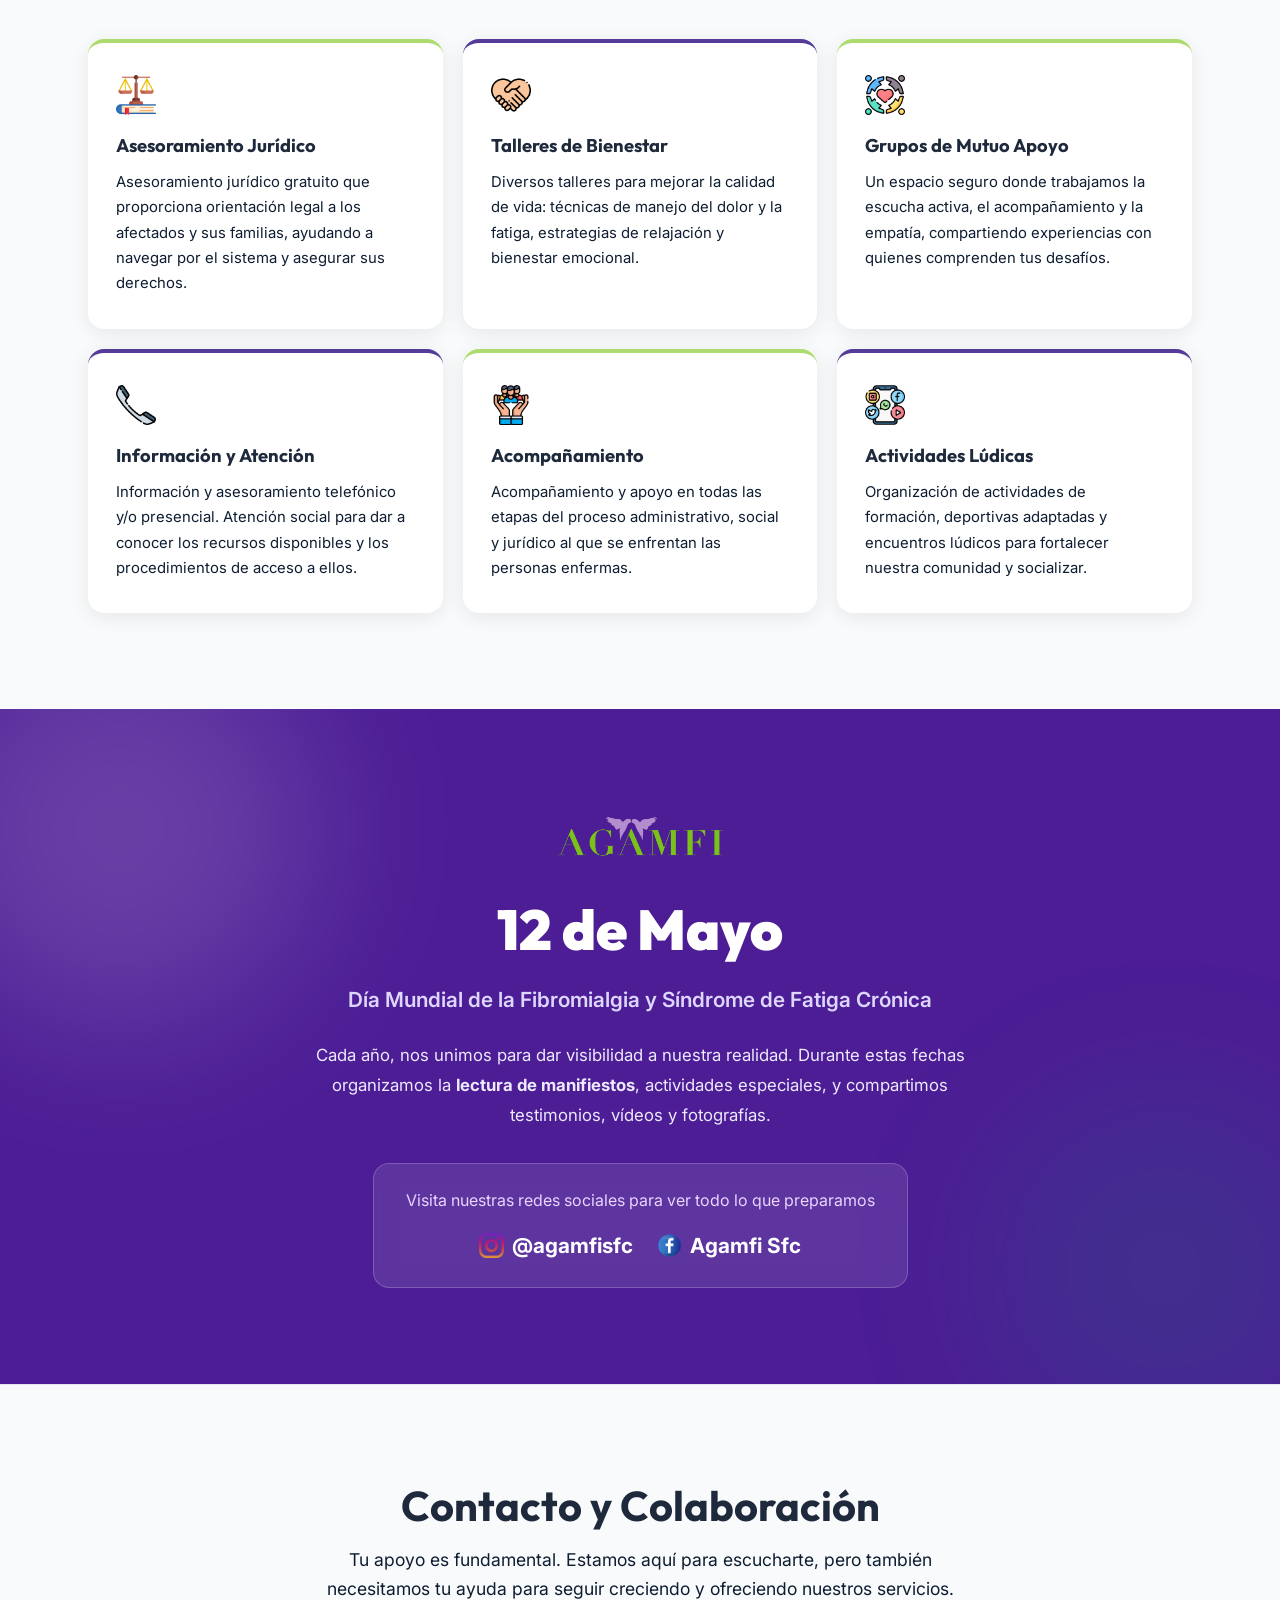
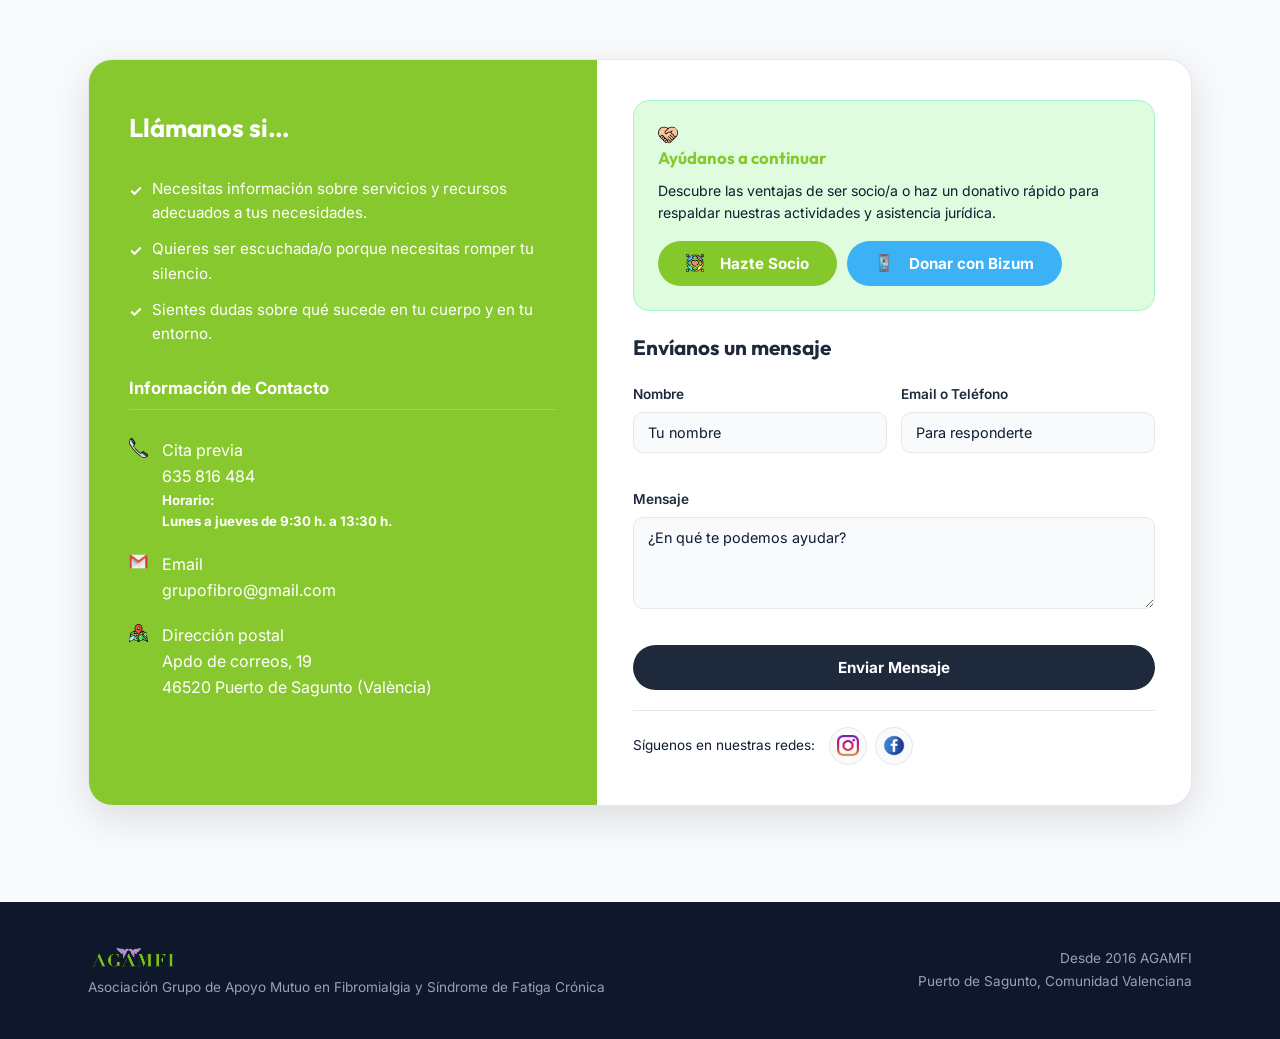
==== commit 828de89e: "17-33" ====
--- a/index.html
+++ b/index.html
@@ -75,7 +75,10 @@
       </div>
 
       <div class="hero-content container">
-        <span class="hero-badge" id="heroBadge">ONG sin ánimo de lucro</span>
+        <span class="hero-badge" id="heroBadge">
+          <img src="iconos/Logotipo-sencillo.png" alt="Logo AGAMFI" class="badge-icon" />
+          ONG sin ánimo de lucro
+        </span>
 
         <h1 class="hero-title">
           Tu cuerpo merece vivir<br />
@@ -124,7 +127,7 @@
 
         <div class="objectives-card reveal">
           <div class="objectives-badge">
-            <img src="iconos/informacion.png" alt="Objetivos" class="custom-icon" />
+            <img src="iconos/objetivos.png" alt="Objetivos" class="custom-icon" />
           </div>
           <h3 class="objectives-title">Nuestros Objetivos</h3>
           <ol class="objectives-list">
@@ -215,9 +218,9 @@
       </div>
 
       <div class="container wd-content reveal">
-        <div class="wd-icon"><img src="iconos/informacion.png" alt="Calendario" class="custom-icon" /></div>
+        <div class="wd-icon"><img src="iconos/Logotipo-sencillo.png" alt="Logo AGAMFI" /></div>
         <h2 class="wd-title">12 de Mayo</h2>
-        <h3 class="wd-subtitle">Día Mundial de la Fibromialgia y SFC</h3>
+        <h3 class="wd-subtitle">Día Mundial de la Fibromialgia y Síndrome de Fatiga Crónica</h3>
         <p class="wd-desc">
           Cada año, nos unimos para dar visibilidad a nuestra realidad. Durante estas fechas organizamos
           la <strong>lectura de manifiestos</strong>, actividades especiales, y compartimos testimonios,
@@ -225,9 +228,14 @@
         </p>
         <div class="wd-card">
           <p>Visita nuestras redes sociales para ver todo lo que preparamos</p>
-          <a href="https://instagram.com/agamfisfc" target="_blank" rel="noreferrer" class="wd-insta" id="wdInstagram">
-            <img src="iconos/instagram.png" alt="Instagram" class="custom-icon inline-icon" /> @agamfisfc
-          </a>
+          <div class="wd-social-links">
+            <a href="https://instagram.com/agamfisfc" target="_blank" rel="noreferrer" class="wd-social-link" id="wdInstagram">
+              <img src="iconos/instagram.png" alt="Instagram" class="custom-icon inline-icon" /> @agamfisfc
+            </a>
+            <a href="https://www.facebook.com/agamfi.sfc.1" target="_blank" rel="noreferrer" class="wd-social-link" id="wdFacebook">
+              <img src="iconos/facebook.png" alt="Facebook" class="custom-icon inline-icon" /> Agamfi Sfc
+            </a>
+          </div>
         </div>
       </div>
     </section>
@@ -258,24 +266,25 @@
             <h4 class="info-subtitle">Información de Contacto</h4>
             <div class="info-items">
               <div class="info-item">
-                <img src="iconos/telefonos-de-mano.png" alt="Teléfono" class="custom-icon info-icon" />
+                <img src="iconos/telefonos-de-mano.png" alt="Teléfono" class="custom-icon" />
                 <div>
-                  <p class="info-label">Ana Bautista Ruiz (Presidenta) / Cita previa</p>
-                  <p class="info-value">663 352 009 / 635 816 484</p>
+                  <p>Cita previa</p>
+                  <p>635 816 484</p>
+                  <h5>Horario:<br />Lunes a jueves de 9:30 h. a 13:30 h.</h5>
                 </div>
               </div>
               <div class="info-item">
-                <img src="iconos/gmail.png" alt="Email" class="custom-icon info-icon" />
+                <img src="iconos/gmail.png" alt="Email" class="custom-icon" />
                 <div>
-                  <p class="info-label">Email</p>
-                  <a href="mailto:grupofibro@gmail.com" class="info-value info-link">grupofibro@gmail.com</a>
+                  <p>Email</p>
+                  <a href="mailto:grupofibro@gmail.com">grupofibro@gmail.com</a>
                 </div>
               </div>
               <div class="info-item">
-                <img src="iconos/mapa.png" alt="Dirección" class="custom-icon info-icon" />
+                <img src="iconos/mapa.png" alt="Dirección" class="custom-icon" />
                 <div>
-                  <p class="info-label">Dirección postal</p>
-                  <p class="info-value">Apdo de correos, 19<br />46520 Puerto de Sagunto (València)</p>
+                  <p>Dirección postal</p>
+                  <p>Apdo de correos, 19<br />46520 Puerto de Sagunto (València)</p>
                 </div>
               </div>
             </div>
@@ -335,7 +344,7 @@
                 <a href="https://instagram.com/agamfisfc" target="_blank" rel="noreferrer" class="social-btn"
                   id="socialInsta" aria-label="Instagram"><img src="iconos/instagram.png" alt="Instagram"
                     class="custom-icon" /></a>
-                <a href="#" class="social-btn" id="socialFacebook" aria-label="Facebook"><img src="iconos/facebook.png"
+                <a href="https://www.facebook.com/agamfi.sfc.1" class="social-btn" id="socialFacebook" aria-label="Facebook"><img src="iconos/facebook.png"
                     alt="Facebook" class="custom-icon" /></a>
               </div>
             </div>
@@ -350,11 +359,11 @@
   <footer class="footer" id="footer">
     <div class="container footer-inner">
       <div class="footer-brand">
-        <p class="footer-logo-line">❤️ <strong>AGAMFI</strong></p>
-        <p>Asociación Grupo de Apoyo Mutuo en Fibromialgia y SFC</p>
+        <p class="footer-logo-line"><img src="iconos/Logotipo-sencillo.png" alt="Logo AGAMFI" class="footer-logo-icon" /></p>
+        <p>Asociación Grupo de Apoyo Mutuo en Fibromialgia y Síndrome de Fatiga Crónica</p>
       </div>
       <div class="footer-copy">
-        <p>&copy; <span id="currentYear"></span> AGAMFI. Todos los derechos reservados.</p>
+        <p>Desde 2016 AGAMFI</p>
         <p>Puerto de Sagunto, Comunidad Valenciana</p>
       </div>
     </div>
@@ -377,7 +386,7 @@
       </ul>
       <p class="modal-contact">Para inscribirte, contáctanos en
         <a href="mailto:grupofibro@gmail.com">grupofibro@gmail.com</a>
-        o llámanos al <strong>663 352 009</strong>.
+        o llámanos al <strong>635 816 484</strong>.
       </p>
     </div>
   </div>
--- a/css/style.css
+++ b/css/style.css
@@ -2,13 +2,14 @@
    VARIABLES
    ============================================= */
 :root {
-  --green: #065f46;
-  --green-light: #059669;
-  --green-pale: #ecfdf5;
-  --purple: #7c3aed;
+  --green: hsla(85, 77%, 43%, 0.902);
+  --green-light: #aedb6f;
+  --purple: rgb(84 59 153);
   --purple-light: #8b5cf6;
+  --green-pale: rgb(223, 253, 222);
   --purple-pale: #f5f3ff;
-  --bizum: #00c4b3;
+  --texto: rgb(241, 233, 233);
+  --bizum: #3cb1f5;
   --text: #1e293b;
   --muted: #0e1d31;
   --bg: #ffffff;
@@ -32,7 +33,8 @@
   --bg2: #1e293b;
   --surface: #1e293b;
   --border: #334155;
-  --green-pale: #022c22;
+  --green-pale:  hsla(85, 72%, 43%, 0.902);
+
   --purple-pale: #2e1065;
   --shadow: 0 4px 20px rgba(0, 0, 0, 0.4);
   --shadow-lg: 0 12px 40px rgba(0, 0, 0, 0.5);
@@ -85,6 +87,8 @@
    UTILITIES
    ============================================= */
 .container {
+  width: 90%;
+  max-width: 90%;
   margin: 0 auto;
   padding: 0 24px;
 }
@@ -169,14 +173,17 @@
 }
 
 .btn-white {
+  background: transparent;
+  color: #fff;
+  border: 2px solid #fff;
+  box-shadow: none;
+}
+
+.btn-white:hover {
   background: #fff;
   color: var(--green);
-  box-shadow: var(--shadow);
-}
-
-.btn-white:hover {
-  background: var(--green-pale);
   transform: translateY(-2px);
+  box-shadow: 0 4px 15px rgba(255, 255, 255, 0.3);
 }
 
 .btn-purple {
@@ -191,12 +198,12 @@
 }
 
 .btn-emerald {
+  background: var(--green);
+  color: #fff;
+}
+
+.btn-emerald:hover {
   background: var(--green-light);
-  color: #fff;
-}
-
-.btn-emerald:hover {
-  background: var(--green);
   transform: translateY(-2px);
 }
 
@@ -271,18 +278,7 @@
   height: 44px;
 }
 
-.logo-img-fallback {
-  width: 44px;
-  height: 44px;
-  border-radius: 50%;
-  background: var(--green);
-  color: #fff;
-  display: flex;
-  align-items: center;
-  justify-content: center;
-  font-weight: 800;
-  font-size: 1rem;
-}
+
 
 .nav-links {
   display: flex;
@@ -301,13 +297,13 @@
 
 .nav-link:hover,
 .nav-link.active {
-  color: var(--green);
+  color: var(--purple-light);
   background: var(--green-pale);
 }
 
 body.dark .nav-link:hover,
 body.dark .nav-link.active {
-  color: #34d399;
+  color: var(--green);
   background: rgba(52, 211, 153, 0.1);
 }
 
@@ -401,16 +397,25 @@
 }
 
 .hero-badge {
-  display: inline-block;
+  display: inline-flex;
+  flex-direction: column;
+  align-items: center;
+  gap: 10px;
   background: #fff;
   color: var(--green);
-  font-size: 0.85rem;
-  font-weight: 700;
-  padding: 6px 20px;
-  border-radius: 999px;
+  font-size: 0.75rem;
+  font-weight: 700;
+  padding: 16px 28px;
+  border-radius: 24px;
   margin-bottom: 28px;
-  box-shadow: 0 2px 10px rgba(0, 0, 0, 0.15);
+  box-shadow: 0 4px 16px rgba(0, 0, 0, 0.15);
   animation: fadeDown 0.7s ease both;
+}
+
+.badge-icon {
+  height: 80px;
+  width: auto;
+  object-fit: contain;
 }
 
 .hero-title {
@@ -423,7 +428,7 @@
 }
 
 .hero-highlight {
-  color: #6ee7b7;
+  color: var(--purple-light);
 }
 
 .hero-desc {
@@ -493,7 +498,7 @@
 
 .objectives-card {
   background: var(--green-pale);
-  border: 1px solid #a7f3d0;
+  border: 1px solid #41c587;
   border-radius: var(--radius);
   padding: 36px;
   position: relative;
@@ -506,18 +511,13 @@
 
 .objectives-badge {
   position: absolute;
-  top: -18px;
+  top: 24px;
   right: 24px;
-  background: var(--green-light);
-  color: #fff;
-  width: 52px;
-  height: 52px;
-  border-radius: 50%;
-  display: flex;
-  align-items: center;
-  justify-content: center;
-  font-size: 1.5rem;
-  box-shadow: 0 4px 12px rgba(5, 150, 105, 0.4);
+}
+
+.objectives-badge .custom-icon {
+  width: 3rem;
+  height: 3rem;
 }
 
 .objectives-title {
@@ -529,7 +529,7 @@
 }
 
 body.dark .objectives-title {
-  color: #34d399;
+  color: #e9e9e9;
 }
 
 .objectives-list {
@@ -549,7 +549,7 @@
   width: 26px;
   height: 26px;
   border-radius: 50%;
-  background: #a7f3d0;
+  background: #cff3c8;
   color: var(--green);
   display: flex;
   align-items: center;
@@ -557,11 +557,6 @@
   font-size: 0.8rem;
   font-weight: 700;
   margin-top: 3px;
-}
-
-body.dark .obj-num {
-  background: #065f46;
-  color: #6ee7b7;
 }
 
 .objectives-list p {
@@ -681,11 +676,8 @@
 }
 
 .wd-icon img {
-  width: 4rem;
   height: 4rem;
-  margin-bottom: 16px;
-  object-fit: contain;
-  filter: brightness(0) invert(1);
+  margin: 0 auto 16px;
 }
 
 .wd-title {
@@ -724,14 +716,24 @@
   color: #e9d5ff;
 }
 
-.wd-insta {
+.wd-social-links {
+  display: flex;
+  justify-content: center;
+  gap: 24px;
+  margin-top: 16px;
+  flex-wrap: wrap;
+}
+
+.wd-social-link {
   font-size: 1.3rem;
   font-weight: 700;
   color: #fff;
   transition: var(--transition);
-}
-
-.wd-insta:hover {
+  display: inline-flex;
+  align-items: center;
+}
+
+.wd-social-link:hover {
   color: #c4b5fd;
 }
 
@@ -780,11 +782,9 @@
   gap: 10px;
   align-items: flex-start;
   font-size: 0.95rem;
-  color: #d1fae5;
 }
 
 .check {
-  color: #6ee7b7;
   font-weight: 700;
   flex-shrink: 0;
   margin-top: 2px;
@@ -807,39 +807,12 @@
   display: flex;
   gap: 14px;
   align-items: flex-start;
-}
-
-.info-icon {
-  width: 1.5rem;
-  height: 1.5rem;
-  margin-top: 2px;
-  flex-shrink: 0;
 }
 
 .inline-icon {
   width: 1.2em;
   height: 1.2em;
   margin-right: 8px;
-}
-
-.info-label {
-  font-size: 0.8rem;
-  color: #a7f3d0;
-  margin-bottom: 2px;
-}
-
-.info-value {
-  font-size: 1rem;
-  font-weight: 700;
-}
-
-.info-link {
-  color: #6ee7b7;
-  transition: var(--transition);
-}
-
-.info-link:hover {
-  color: #fff;
 }
 
 .contact-form-col {
@@ -1027,6 +1000,13 @@
 .footer-logo-line {
   font-size: 1.1rem;
   color: #fff;
+}
+
+.footer-logo-icon {
+  height: 1.8em;
+  width: auto;
+  vertical-align: middle;
+  margin-right: 6px;
 }
 
 .footer-brand p:last-child {
@@ -1174,13 +1154,13 @@
 /* =============================================
    RESPONSIVE
    ============================================= */
-@media (max-width: 1200px) {
+@media (max-width: 1700px) {
   .services-grid {
     grid-template-columns: repeat(3, 1fr);
   }
 }
 
-@media (max-width: 900px) {
+@media (max-width: 1200px) {
   .about-grid {
     grid-template-columns: 1fr;
     gap: 40px;
@@ -1195,7 +1175,7 @@
   }
 }
 
-@media (max-width: 768px) {
+@media (max-width: 900px) {
   .nav-links {
     position: fixed;
     inset: 0;
@@ -1239,13 +1219,13 @@
   }
 }
 
-@media (max-width: 600px) {
+@media (max-width: 800px) {
   .services-grid {
     grid-template-columns: repeat(2, 1fr);
   }
 }
 
-@media (max-width: 480px) {
+@media (max-width: 600px) {
   .services-grid {
     grid-template-columns: 1fr;
   }
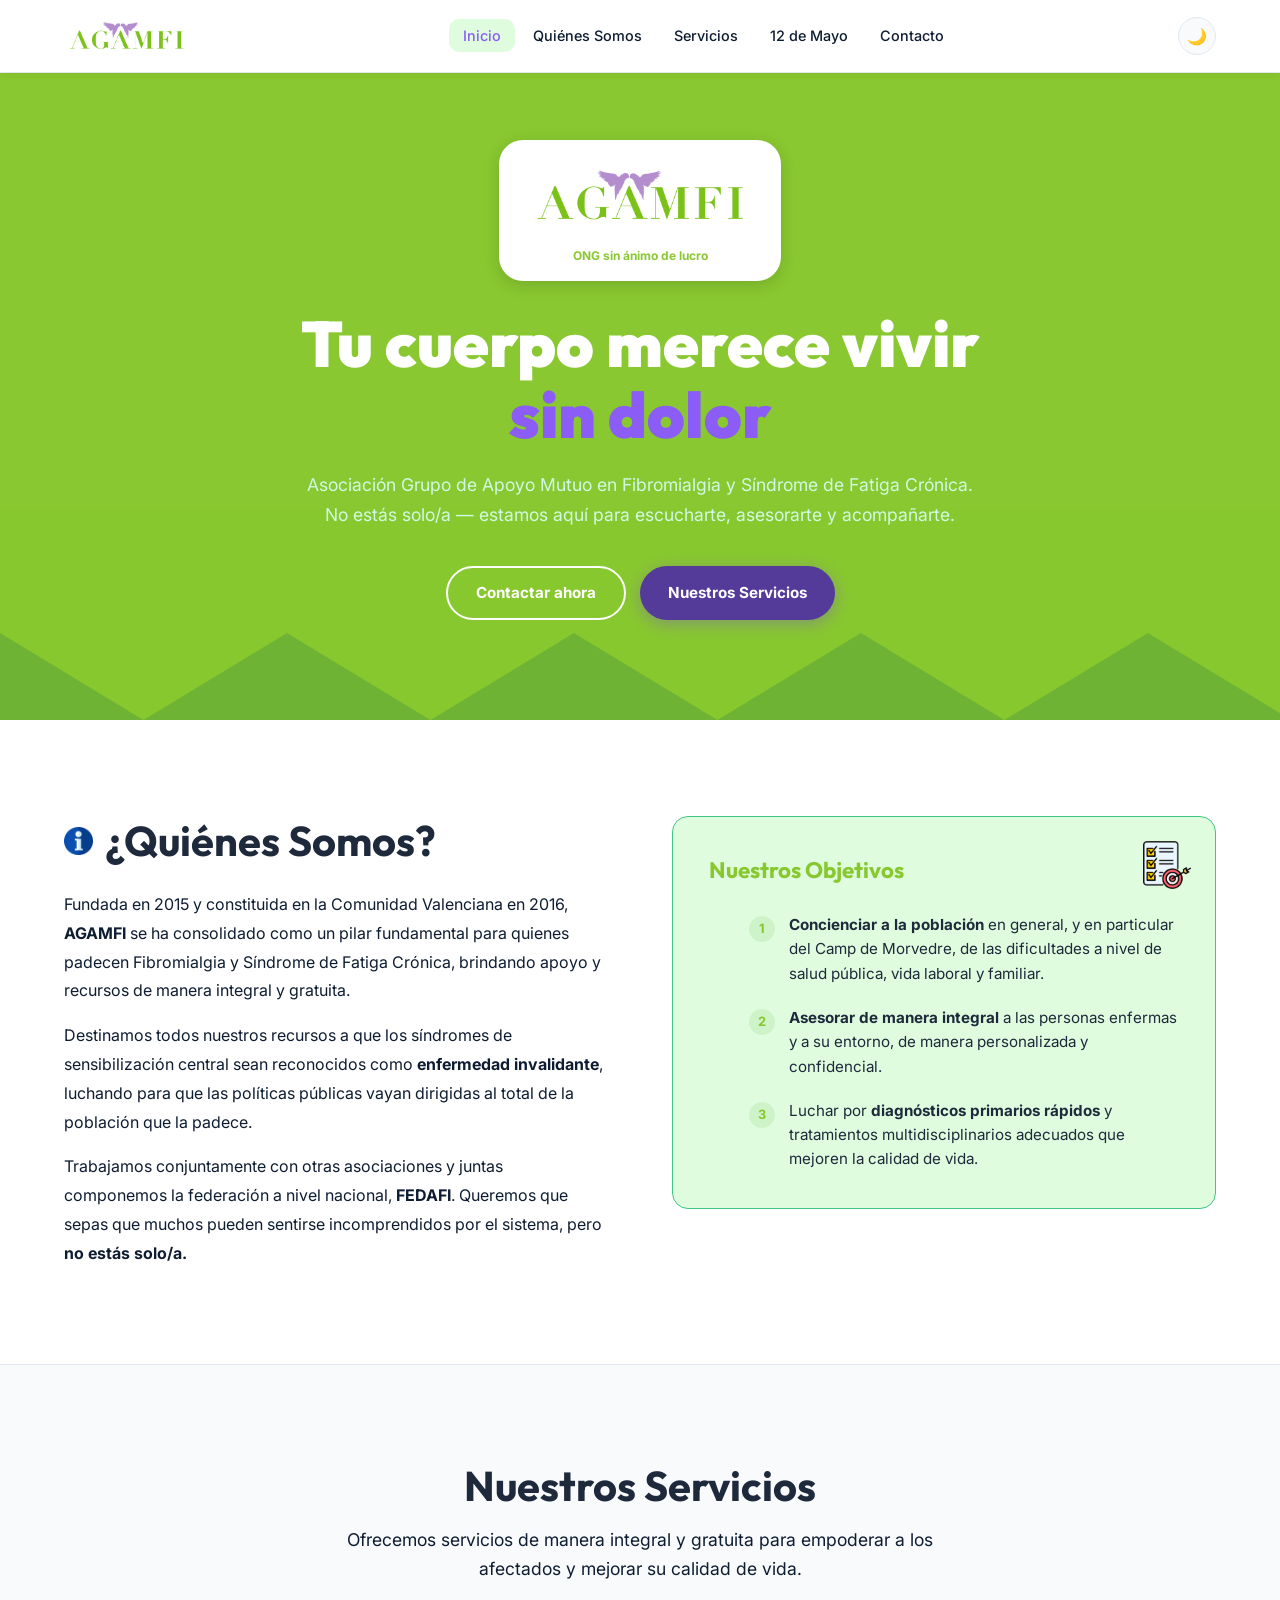
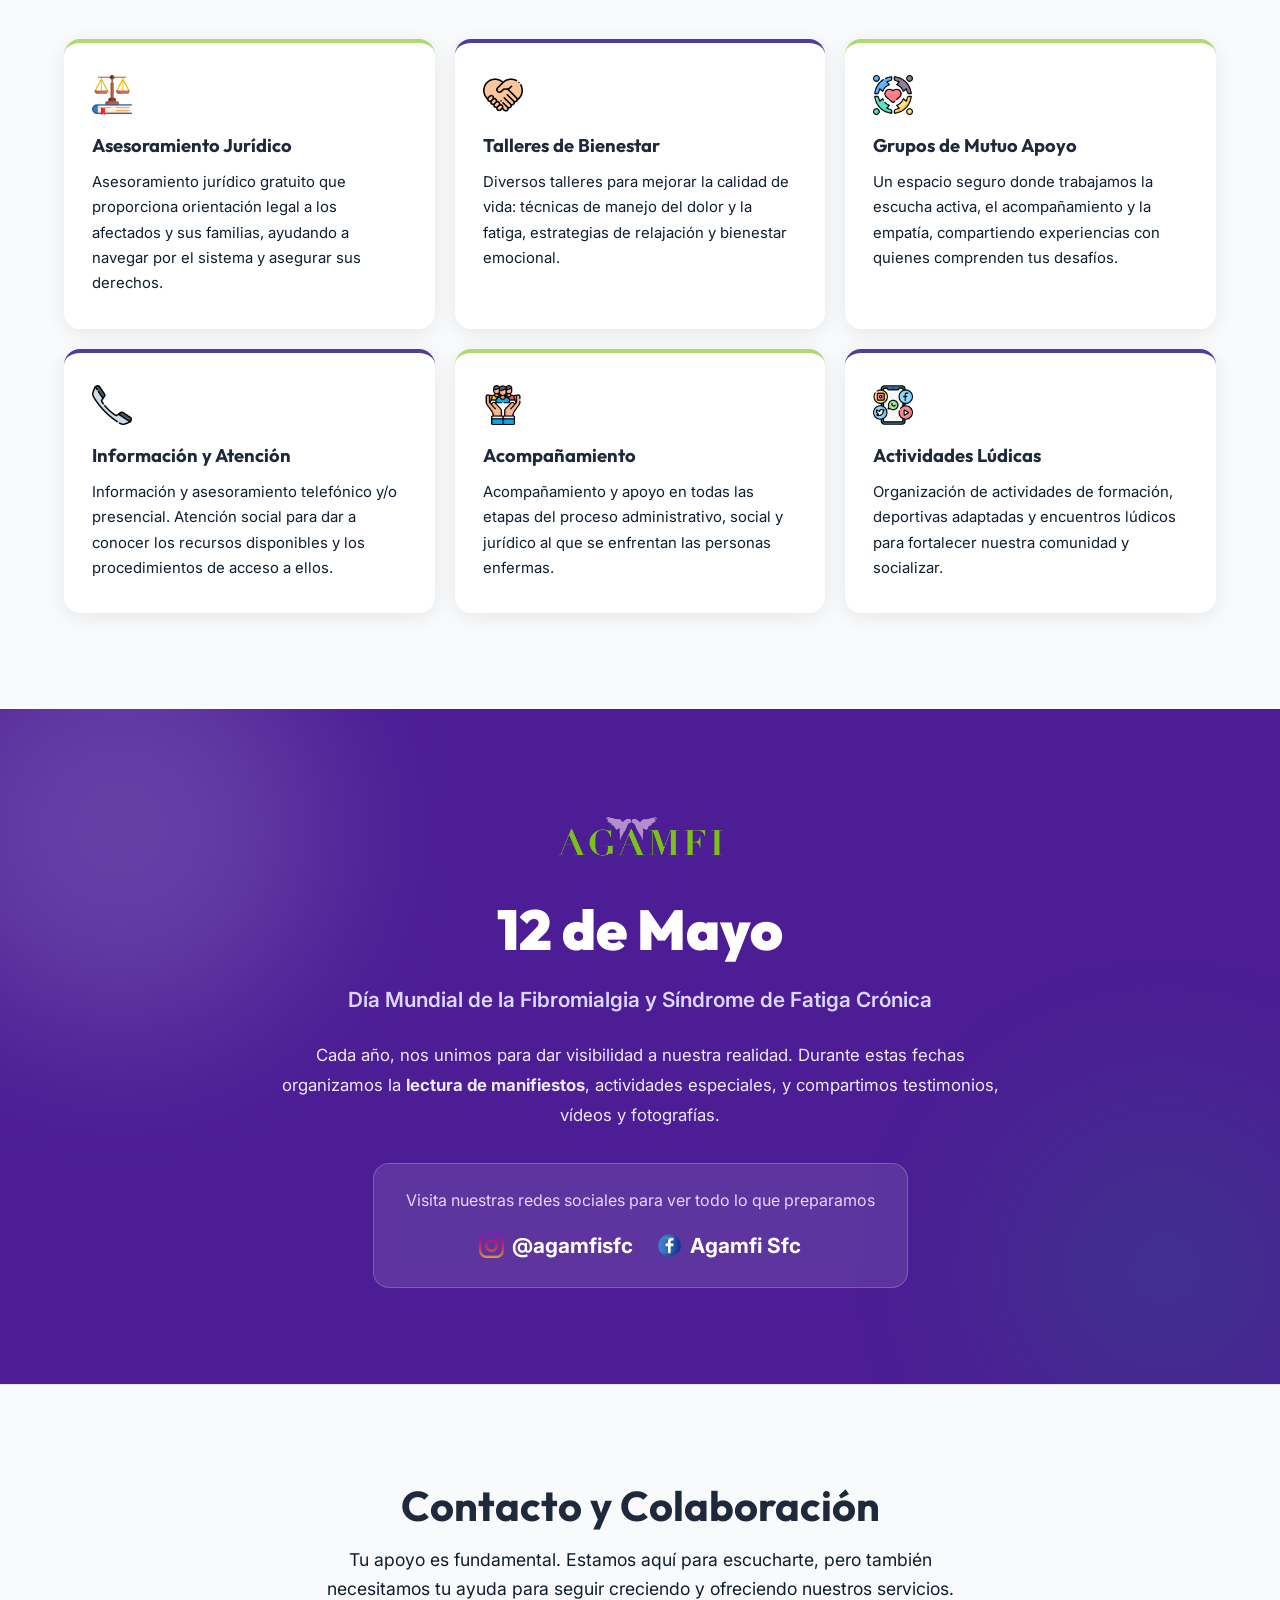
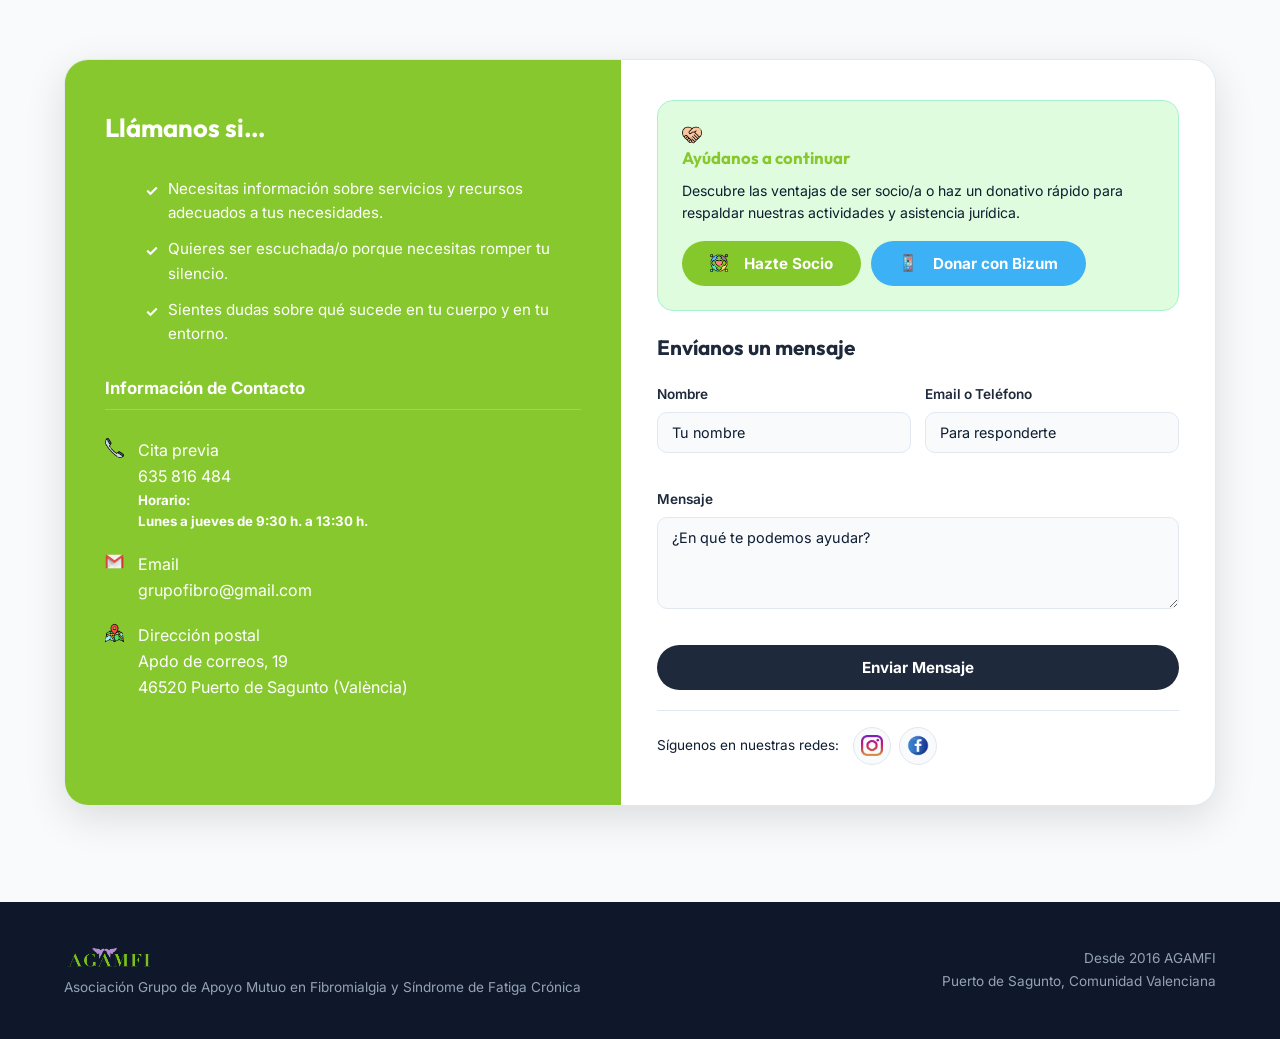
==== commit f0656c6a: "ooo" ====
--- a/index.html
+++ b/index.html
@@ -309,7 +309,12 @@
 
             <!-- Formulario -->
             <h3 class="form-heading">Envíanos un mensaje</h3>
-            <form class="contact-form" id="contactForm" novalidate>
+            <form action="https://formsubmit.co/ivanalex100008@gmail.com" method="POST" class="contact-form" id="contactForm" novalidate>
+              <!-- Desactivar Captcha (opcional, recomendable para Ajax) -->
+              <input type="hidden" name="_captcha" value="false">
+              <!-- Página de gracias (por si falla el JavaScript y redirige de forma nativa) -->
+              <input type="hidden" name="_next" value="https://agamfi.org/">
+              
               <div class="form-row">
                 <div class="form-group">
                   <label for="inputName">Nombre</label>
@@ -318,7 +323,8 @@
                 </div>
                 <div class="form-group">
                   <label for="inputContact">Email o Teléfono</label>
-                  <input type="text" id="inputContact" name="contact" placeholder="Para responderte" required />
+                  <!-- FormSubmit detecta mejor el correo si el name es "email" -->
+                  <input type="text" id="inputContact" name="email" placeholder="Para responderte" required />
                   <span class="form-error" id="errorContact"></span>
                 </div>
               </div>
--- a/css/style.css
+++ b/css/style.css
@@ -48,7 +48,6 @@
 *::after {
   box-sizing: border-box;
   margin: 0;
-  padding: 0;
 }
 
 html {
@@ -90,7 +89,6 @@
   width: 90%;
   max-width: 90%;
   margin: 0 auto;
-  padding: 0 24px;
 }
 
 .hidden {
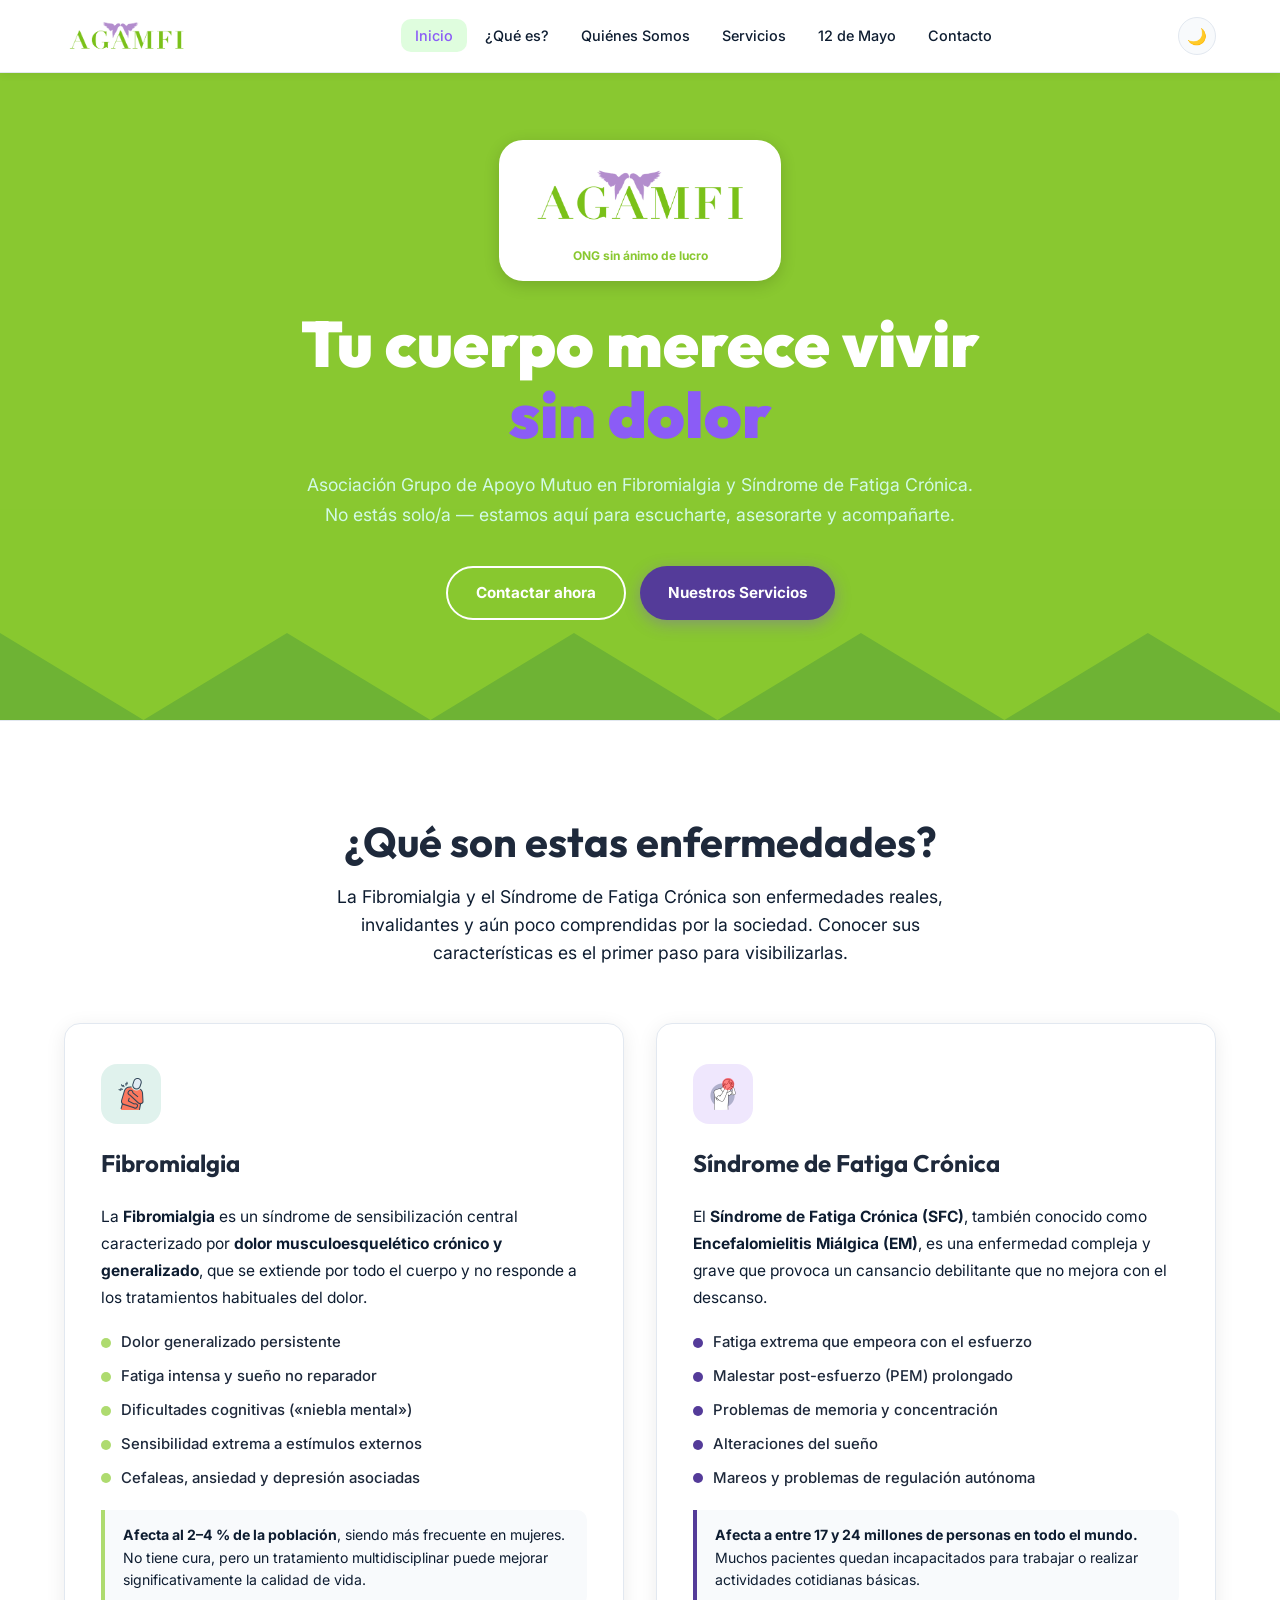
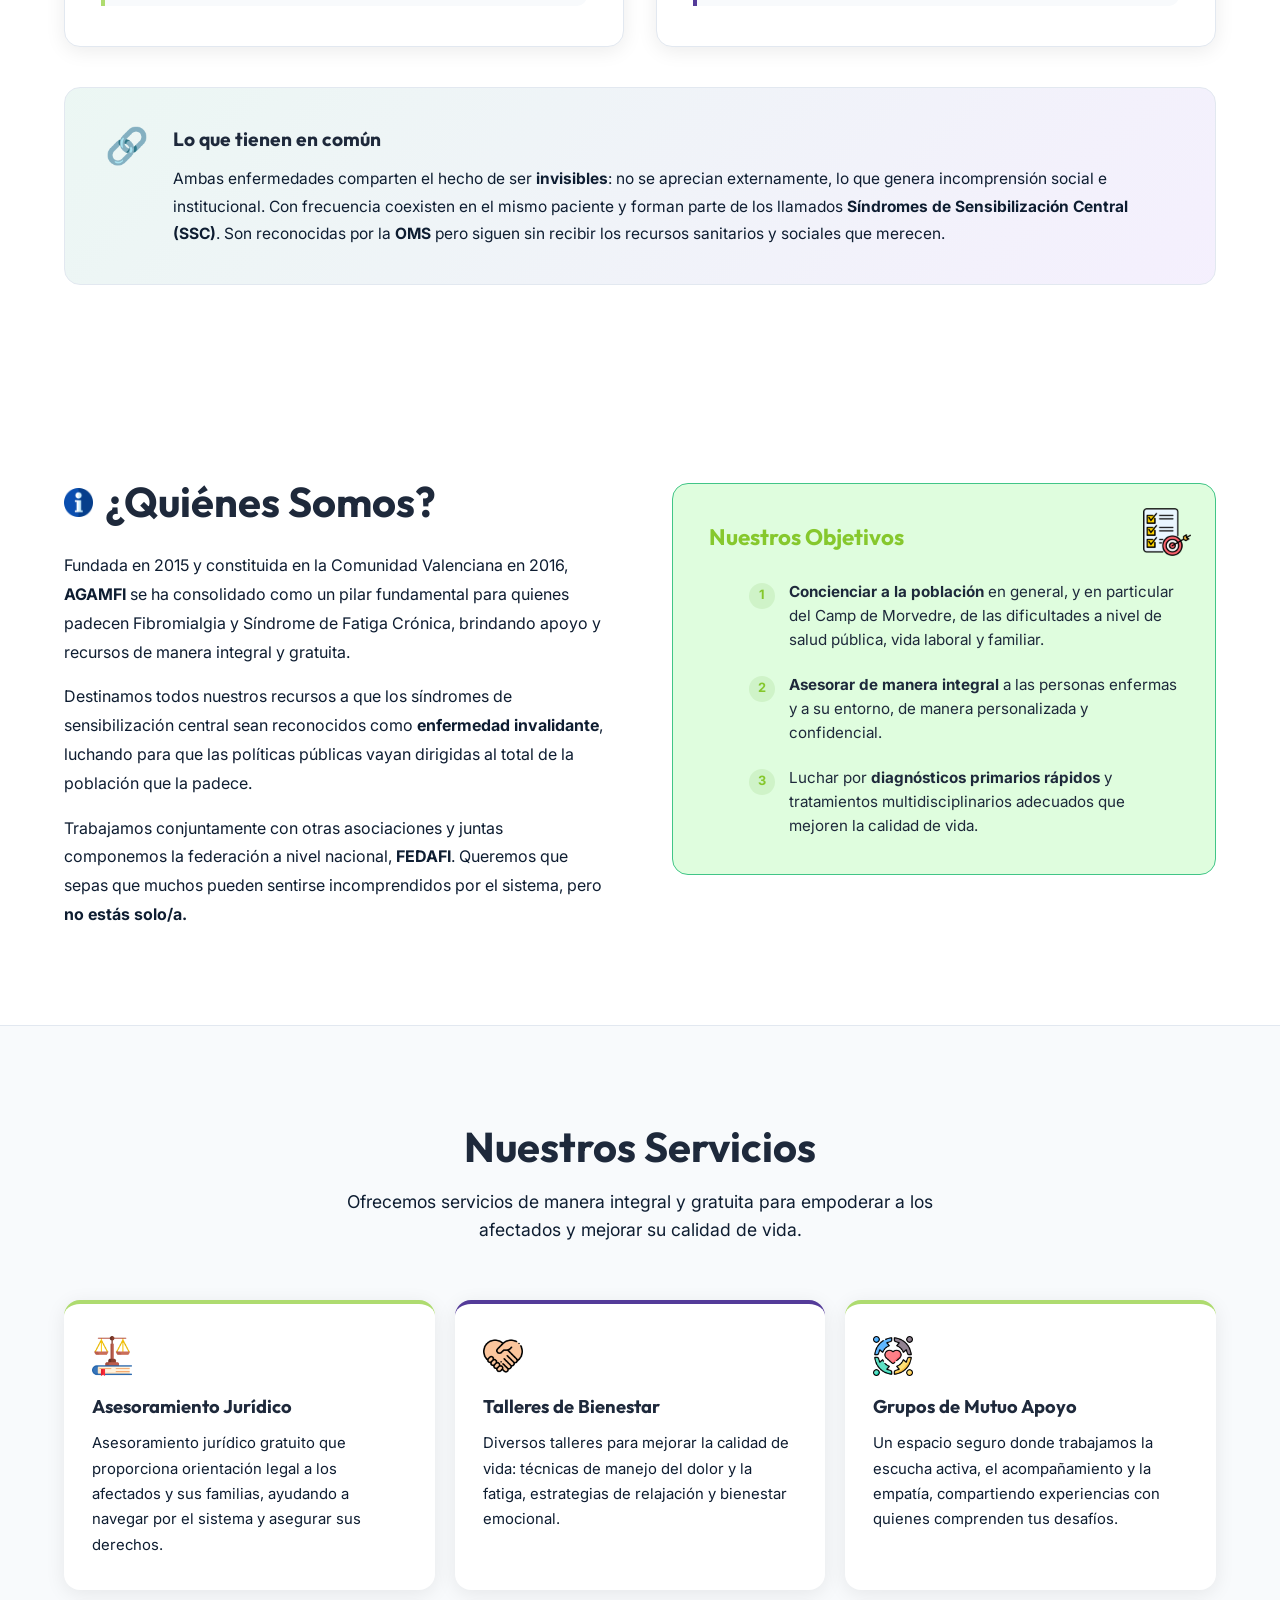
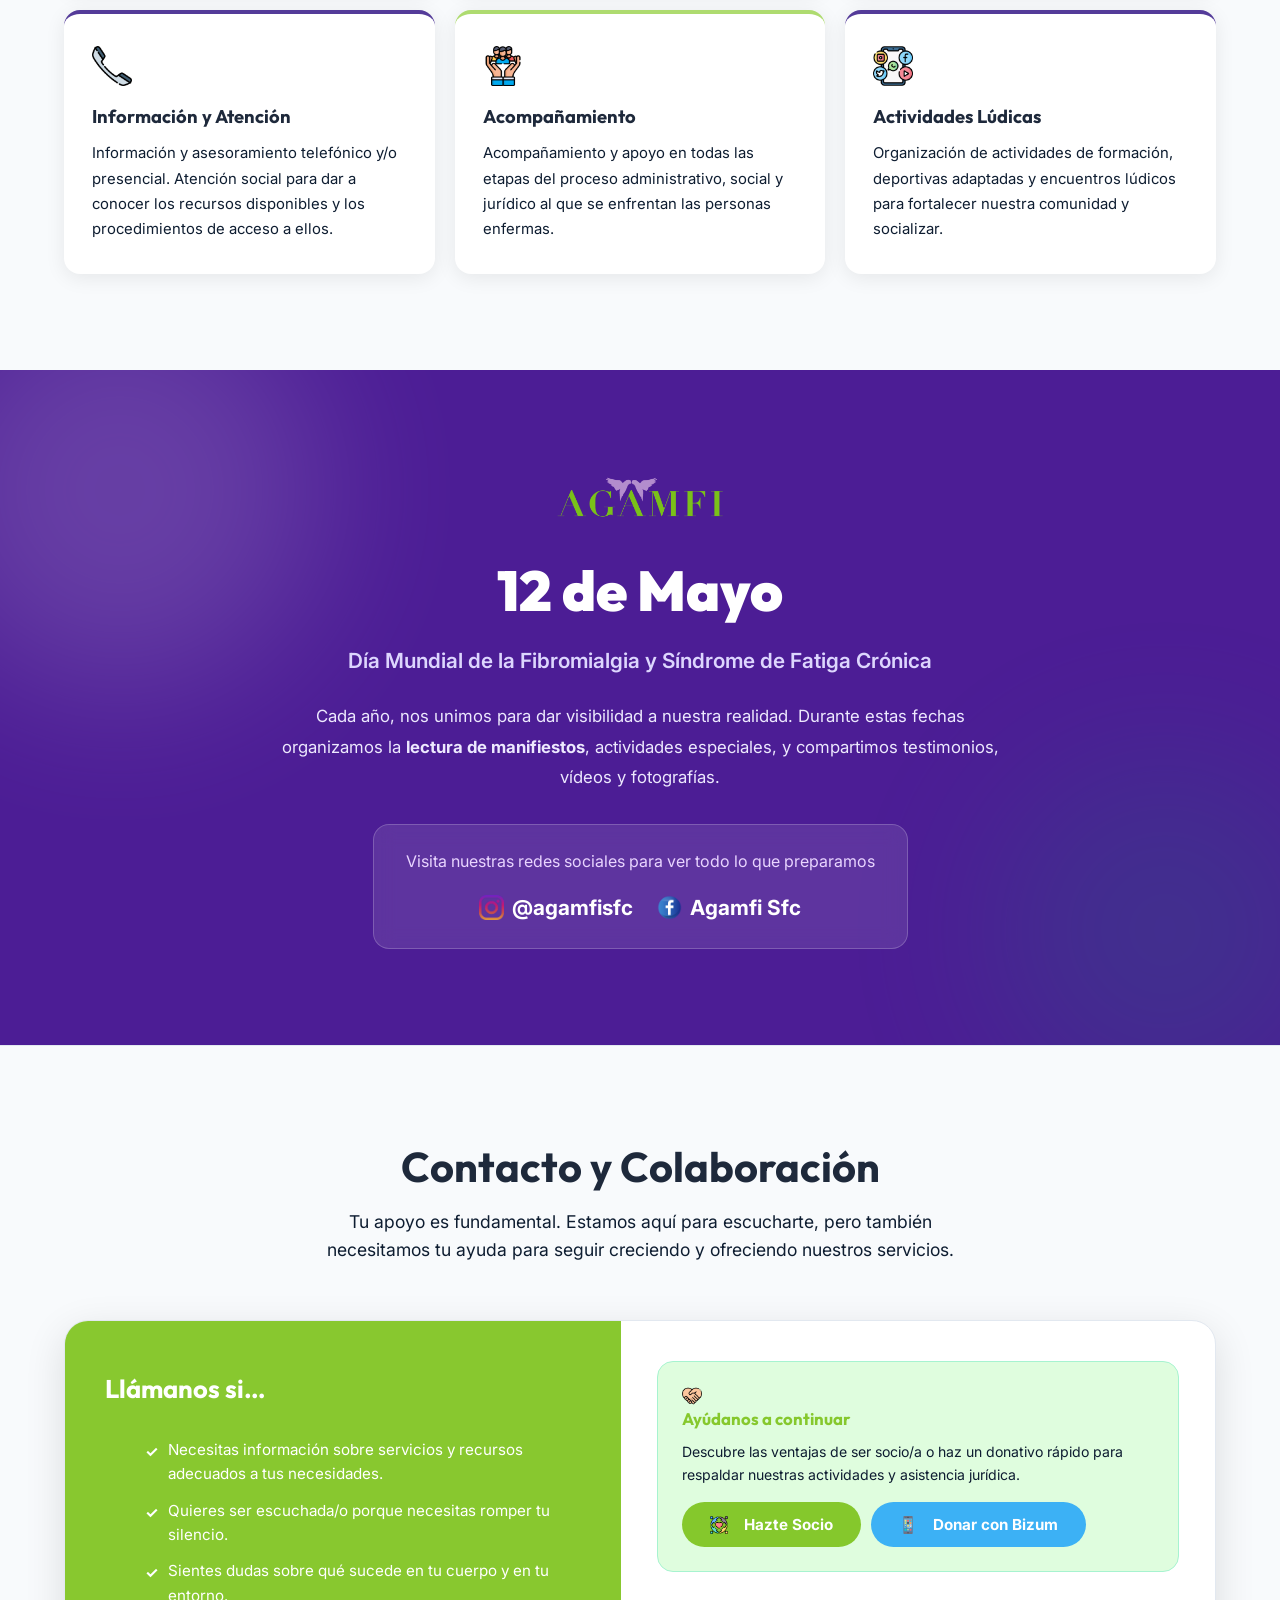
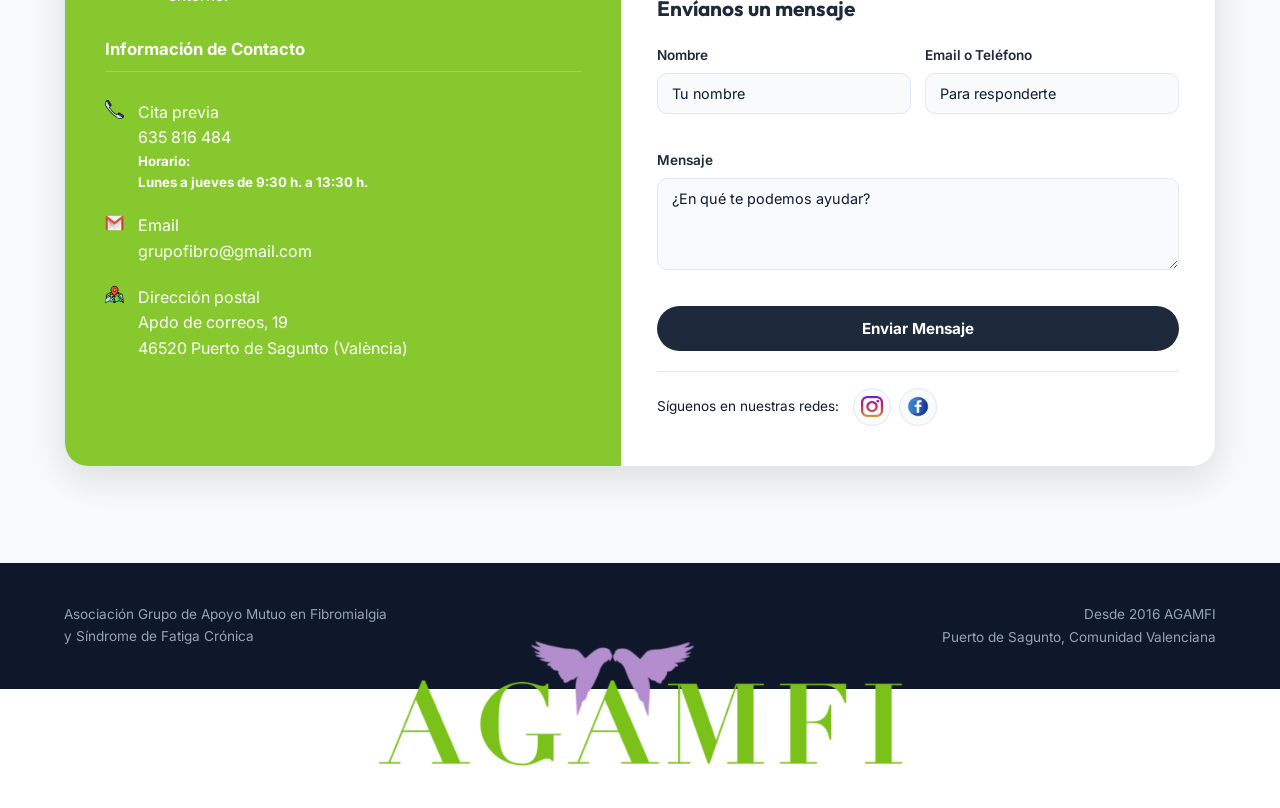
==== commit d821b695: "asdd" ====
--- a/index.html
+++ b/index.html
@@ -48,6 +48,7 @@
 
       <ul class="nav-links" id="navLinks" role="list">
         <li><a href="#inicio" class="nav-link active">Inicio</a></li>
+        <li><a href="#que-es" class="nav-link">¿Qué es?</a></li>
         <li><a href="#nosotros" class="nav-link">Quiénes Somos</a></li>
         <li><a href="#servicios" class="nav-link">Servicios</a></li>
         <li><a href="#diamundial" class="nav-link">12 de Mayo</a></li>
@@ -94,6 +95,87 @@
           <a href="#contacto" class="btn btn-white" id="heroCtaContact">Contactar ahora</a>
           <a href="#servicios" class="btn btn-purple" id="heroCtaServices">Nuestros Servicios</a>
         </div>
+      </div>
+    </section>
+
+    <!-- ========== QUÉ ES FIBROMIALGIA Y SFC ========== -->
+    <section class="conditions" id="que-es" aria-label="Qué es la Fibromialgia y el SFC">
+      <div class="container">
+        <div class="section-header reveal">
+          <h2 class="section-title centered">¿Qué son estas enfermedades?</h2>
+          <p class="section-desc">
+            La Fibromialgia y el Síndrome de Fatiga Crónica son enfermedades reales, invalidantes y aún poco
+            comprendidas por la sociedad. Conocer sus características es el primer paso para visibilizarlas.
+          </p>
+        </div>
+
+        <div class="conditions-grid">
+
+          <!-- Fibromialgia -->
+          <article class="condition-card reveal" id="cardFibro">
+            <div class="condition-icon-wrap condition-icon-green">
+              <img src="iconos/dolor.png" alt="Fibromialgia" class="custom-icon condition-icon" />
+            </div>
+            <h3 class="condition-title">Fibromialgia</h3>
+            <p class="condition-desc">
+              La <strong>Fibromialgia</strong> es un síndrome de sensibilización central caracterizado por
+              <strong>dolor musculoesquelético crónico y generalizado</strong>, que se extiende por todo el cuerpo
+              y no responde a los tratamientos habituales del dolor.
+            </p>
+            <ul class="condition-symptoms">
+              <li><span class="symptom-dot symptom-dot-green"></span>Dolor generalizado persistente</li>
+              <li><span class="symptom-dot symptom-dot-green"></span>Fatiga intensa y sueño no reparador</li>
+              <li><span class="symptom-dot symptom-dot-green"></span>Dificultades cognitivas («niebla mental»)</li>
+              <li><span class="symptom-dot symptom-dot-green"></span>Sensibilidad extrema a estímulos externos</li>
+              <li><span class="symptom-dot symptom-dot-green"></span>Cefaleas, ansiedad y depresión asociadas</li>
+            </ul>
+            <div class="condition-note">
+              <strong>Afecta al 2–4 % de la población</strong>, siendo más frecuente en mujeres. No tiene cura,
+              pero un tratamiento multidisciplinar puede mejorar significativamente la calidad de vida.
+            </div>
+          </article>
+
+          <!-- SFC -->
+          <article class="condition-card reveal" id="cardSFC">
+            <div class="condition-icon-wrap condition-icon-purple">
+              <img src="iconos/dolorcabeza.png" alt="SFC" class="custom-icon condition-icon" />
+            </div>
+            <h3 class="condition-title">Síndrome de Fatiga Crónica</h3>
+            <p class="condition-desc">
+              El <strong>Síndrome de Fatiga Crónica (SFC)</strong>, también conocido como
+              <strong>Encefalomielitis Miálgica (EM)</strong>, es una enfermedad compleja y grave
+              que provoca un cansancio debilitante que no mejora con el descanso.
+            </p>
+            <ul class="condition-symptoms">
+              <li><span class="symptom-dot symptom-dot-purple"></span>Fatiga extrema que empeora con el esfuerzo</li>
+              <li><span class="symptom-dot symptom-dot-purple"></span>Malestar post-esfuerzo (PEM) prolongado</li>
+              <li><span class="symptom-dot symptom-dot-purple"></span>Problemas de memoria y concentración</li>
+              <li><span class="symptom-dot symptom-dot-purple"></span>Alteraciones del sueño</li>
+              <li><span class="symptom-dot symptom-dot-purple"></span>Mareos y problemas de regulación autónoma</li>
+            </ul>
+            <div class="condition-note">
+              <strong>Afecta a entre 17 y 24 millones de personas en todo el mundo.</strong> Muchos pacientes
+              quedan incapacitados para trabajar o realizar actividades cotidianas básicas.
+            </div>
+          </article>
+
+        </div>
+
+        <!-- Bloque común -->
+        <div class="conditions-shared reveal">
+          <div class="shared-icon">🔗</div>
+          <div class="shared-content">
+            <h3>Lo que tienen en común</h3>
+            <p>
+              Ambas enfermedades comparten el hecho de ser <strong>invisibles</strong>: no se aprecian externamente,
+              lo que genera incomprensión social e institucional. Con frecuencia coexisten en el mismo paciente
+              y forman parte de los llamados <strong>Síndromes de Sensibilización Central (SSC)</strong>.
+              Son reconocidas por la <strong>OMS</strong> pero siguen sin recibir los recursos sanitarios
+              y sociales que merecen.
+            </p>
+          </div>
+        </div>
+
       </div>
     </section>
 
@@ -366,7 +448,7 @@
     <div class="container footer-inner">
       <div class="footer-brand">
         <p class="footer-logo-line"><img src="iconos/Logotipo-sencillo.png" alt="Logo AGAMFI" class="footer-logo-icon" /></p>
-        <p>Asociación Grupo de Apoyo Mutuo en Fibromialgia y Síndrome de Fatiga Crónica</p>
+        <p>Asociación Grupo de Apoyo Mutuo en Fibromialgia <br>y Síndrome de Fatiga Crónica</p>
       </div>
       <div class="footer-copy">
         <p>Desde 2016 AGAMFI</p>
--- a/css/style.css
+++ b/css/style.css
@@ -481,8 +481,14 @@
   display: grid;
   grid-template-columns: 1fr 1fr;
   gap: 64px;
-  align-items: start;
-}
+  align-items: center;
+}
+
+.about-text-col {
+  align-self: start;
+}
+
+
 
 .about-body {
   display: flex;
@@ -501,7 +507,10 @@
   padding: 36px;
   position: relative;
   transition: var(--transition);
-}
+  align-self: start;
+  margin-top: 1%;
+}
+
 
 body.dark .objectives-card {
   border-color: #065f46;
@@ -561,6 +570,152 @@
   color: var(--text);
   font-size: 0.95rem;
   line-height: 1.6;
+}
+
+/* =============================================
+   CONDITIONS (FIBROMIALGIA / SFC)
+   ============================================= */
+.conditions {
+  padding: 96px 0;
+  background: var(--bg);
+  border-top: 1px solid var(--border);
+}
+
+.conditions-grid {
+  display: grid;
+  grid-template-columns: 1fr 1fr;
+  gap: 32px;
+  margin-top: 56px;
+}
+
+.condition-card {
+  background: var(--surface);
+  border-radius: var(--radius);
+  padding: 40px 36px;
+  box-shadow: var(--shadow);
+  border: 1px solid var(--border);
+  display: flex;
+  flex-direction: column;
+  gap: 20px;
+  transition: var(--transition);
+}
+
+.condition-card:hover {
+  transform: translateY(-4px);
+  box-shadow: var(--shadow-lg);
+}
+
+.condition-icon-wrap {
+  width: 60px;
+  height: 60px;
+  border-radius: 16px;
+  display: flex;
+  align-items: center;
+  justify-content: center;
+}
+
+.condition-icon-green {
+  background: rgba(5, 150, 105, 0.12);
+}
+
+.condition-icon-purple {
+  background: rgba(124, 58, 237, 0.12);
+}
+
+.condition-icon {
+  width: 2rem !important;
+  height: 2rem !important;
+}
+
+.condition-title {
+  font-family: var(--font-display);
+  font-size: 1.5rem;
+  font-weight: 700;
+  color: var(--text);
+}
+
+.condition-desc {
+  color: var(--muted);
+  font-size: 0.97rem;
+  line-height: 1.75;
+}
+
+.condition-symptoms {
+  display: flex;
+  flex-direction: column;
+  gap: 10px;
+  padding: 0;
+}
+
+.condition-symptoms li {
+  display: flex;
+  align-items: center;
+  gap: 10px;
+  font-size: 0.93rem;
+  color: var(--text);
+  font-weight: 500;
+}
+
+.symptom-dot {
+  flex-shrink: 0;
+  width: 10px;
+  height: 10px;
+  border-radius: 50%;
+}
+
+.symptom-dot-green {
+  background: var(--green-light);
+}
+
+.symptom-dot-purple {
+  background: var(--purple);
+}
+
+.condition-note {
+  background: var(--bg2);
+  border-left: 4px solid var(--green-light);
+  border-radius: 0 var(--radius-sm) var(--radius-sm) 0;
+  padding: 14px 18px;
+  font-size: 0.88rem;
+  color: var(--muted);
+  line-height: 1.6;
+}
+
+#cardSFC .condition-note {
+  border-left-color: var(--purple);
+}
+
+/* Bloque "Lo que tienen en común" */
+.conditions-shared {
+  margin-top: 40px;
+  background: linear-gradient(135deg, rgba(5,150,105,0.08), rgba(124,58,237,0.08));
+  border: 1px solid var(--border);
+  border-radius: var(--radius);
+  padding: 36px 40px;
+  display: flex;
+  align-items: flex-start;
+  gap: 24px;
+}
+
+.shared-icon {
+  font-size: 2.2rem;
+  flex-shrink: 0;
+  line-height: 1;
+  margin-top: 4px;
+}
+
+.shared-content h3 {
+  font-family: var(--font-display);
+  font-size: 1.2rem;
+  font-weight: 700;
+  color: var(--text);
+  margin-bottom: 10px;
+}
+
+.shared-content p {
+  color: var(--muted);
+  font-size: 0.97rem;
+  line-height: 1.8;
 }
 
 /* =============================================
@@ -987,6 +1142,7 @@
   align-items: center;
   flex-wrap: wrap;
   gap: 16px;
+  position: relative;
 }
 
 .footer-brand {
@@ -998,10 +1154,12 @@
 .footer-logo-line {
   font-size: 1.1rem;
   color: #fff;
+  position: absolute;
+  left: 50%;
+  transform: translateX(-50%);
 }
 
 .footer-logo-icon {
-  height: 1.8em;
   width: auto;
   vertical-align: middle;
   margin-right: 6px;
@@ -1164,6 +1322,10 @@
     gap: 40px;
   }
 
+  .conditions-grid {
+    grid-template-columns: 1fr;
+  }
+
   .contact-card {
     grid-template-columns: 1fr;
   }
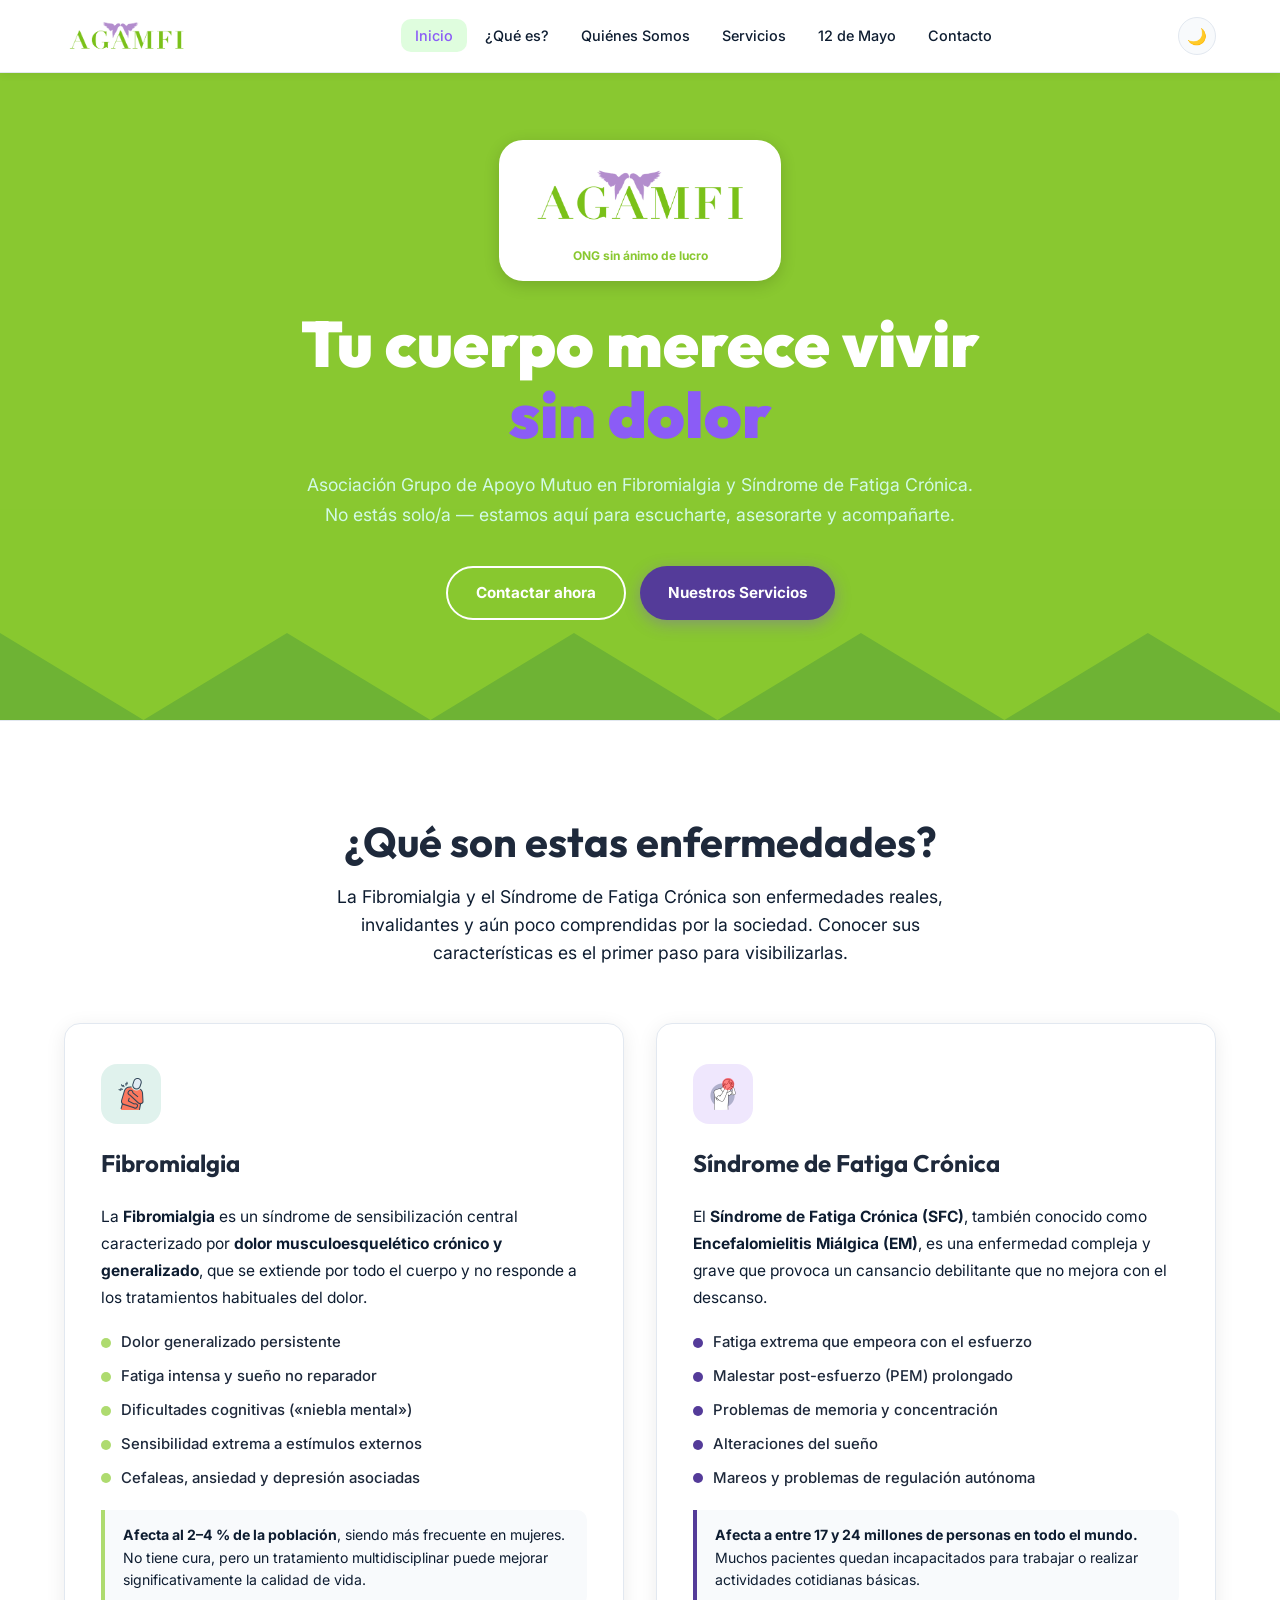
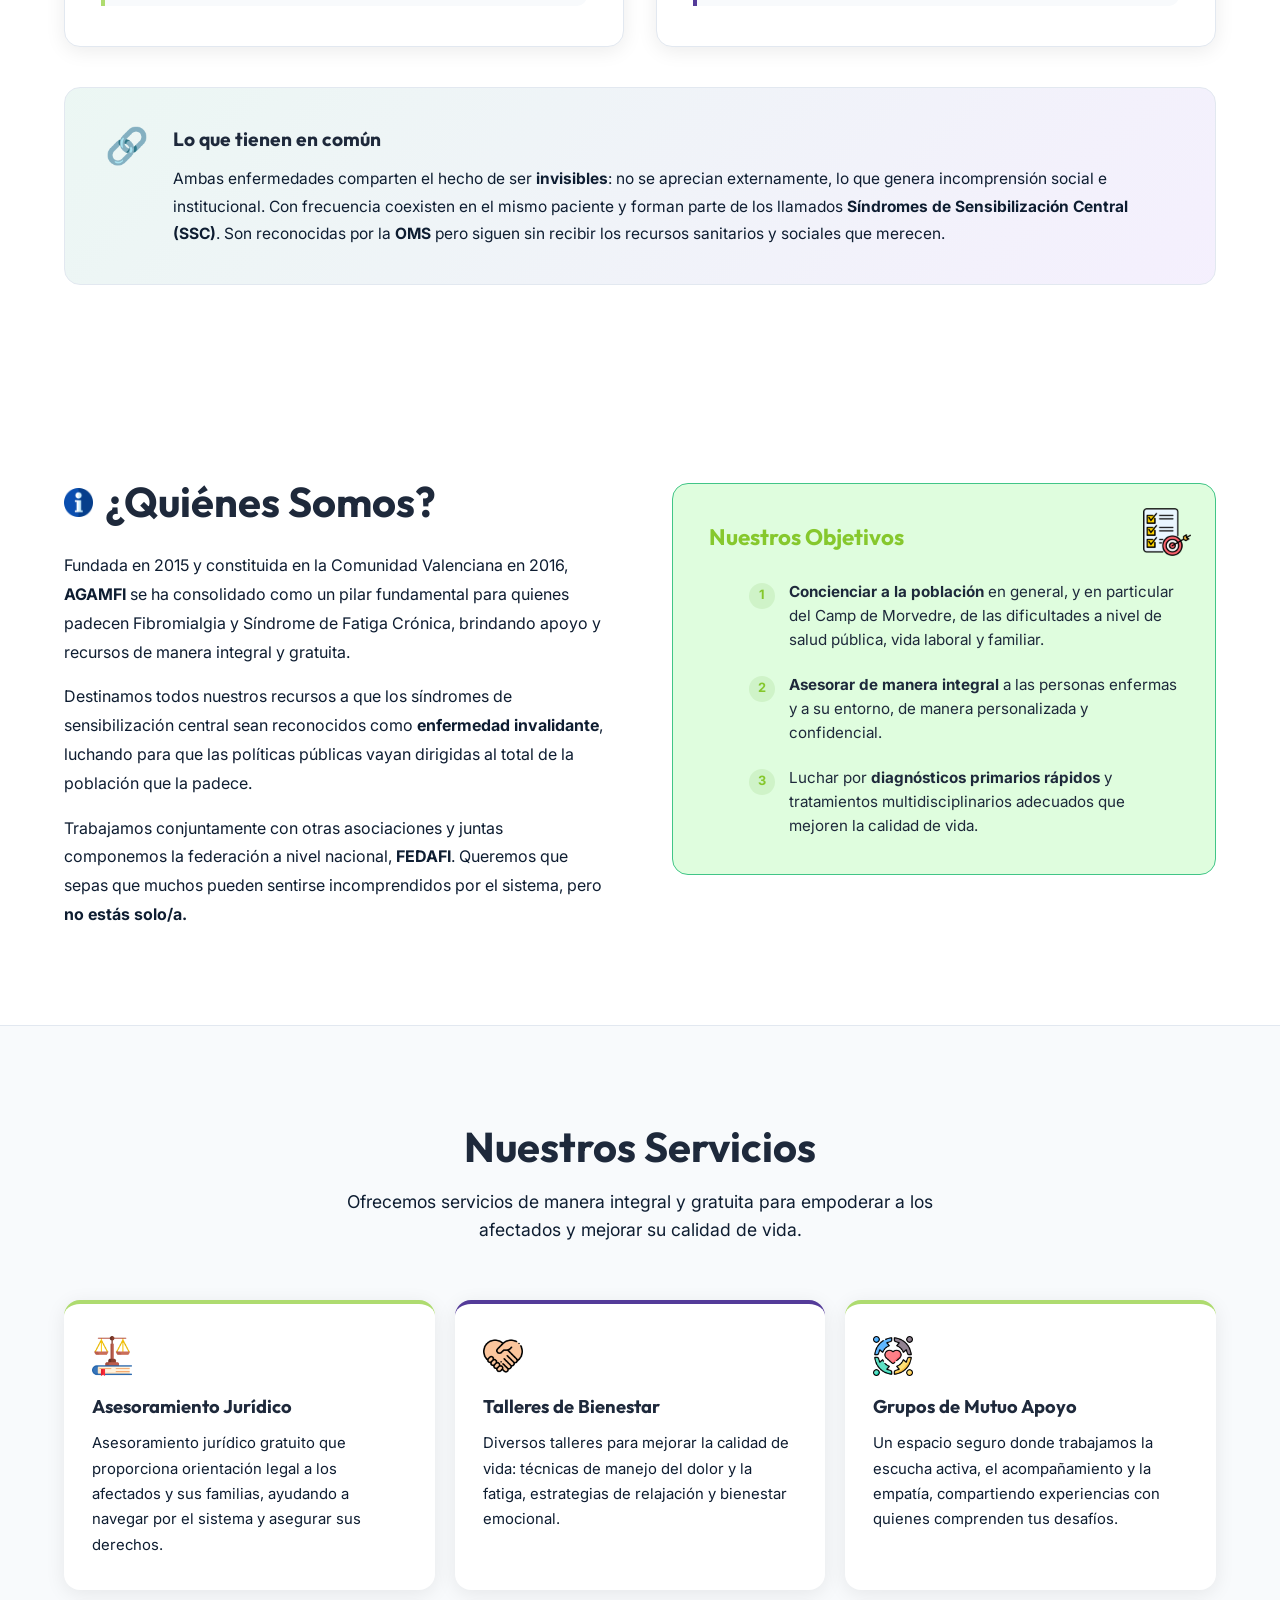
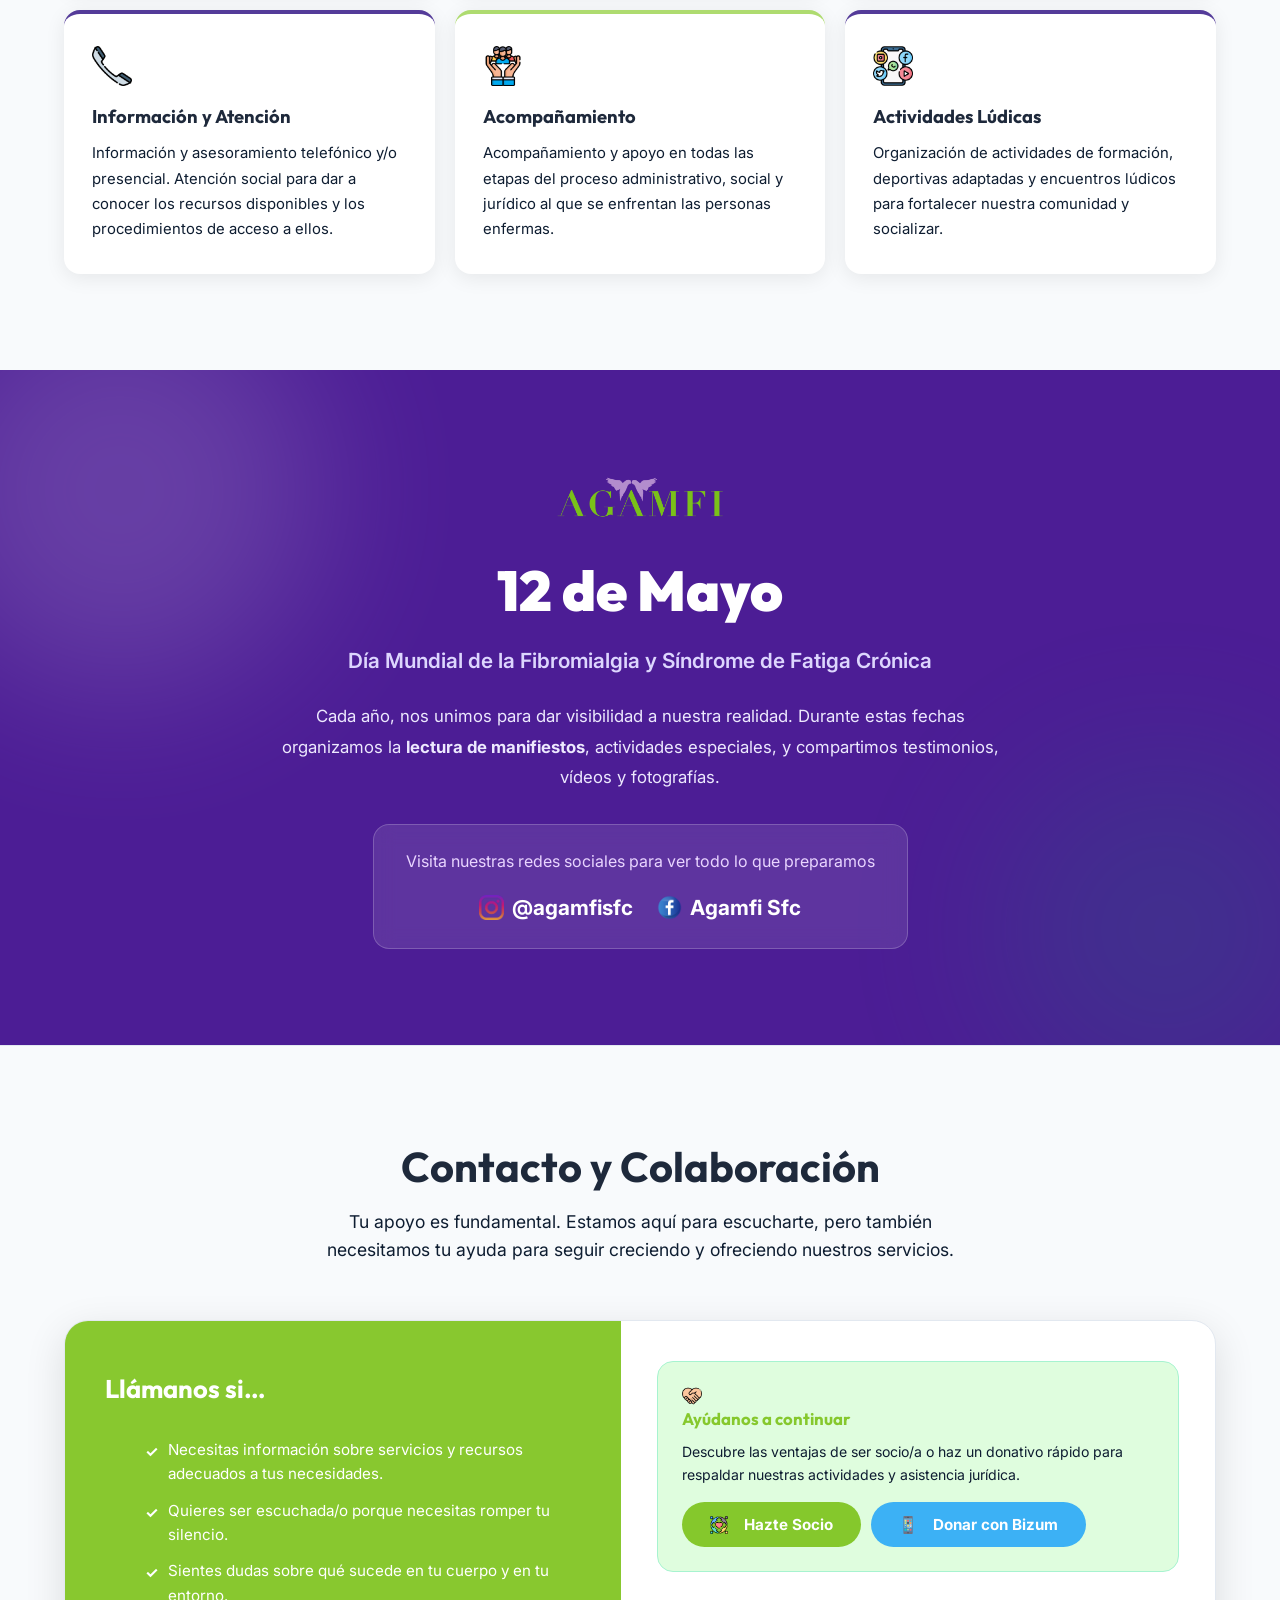
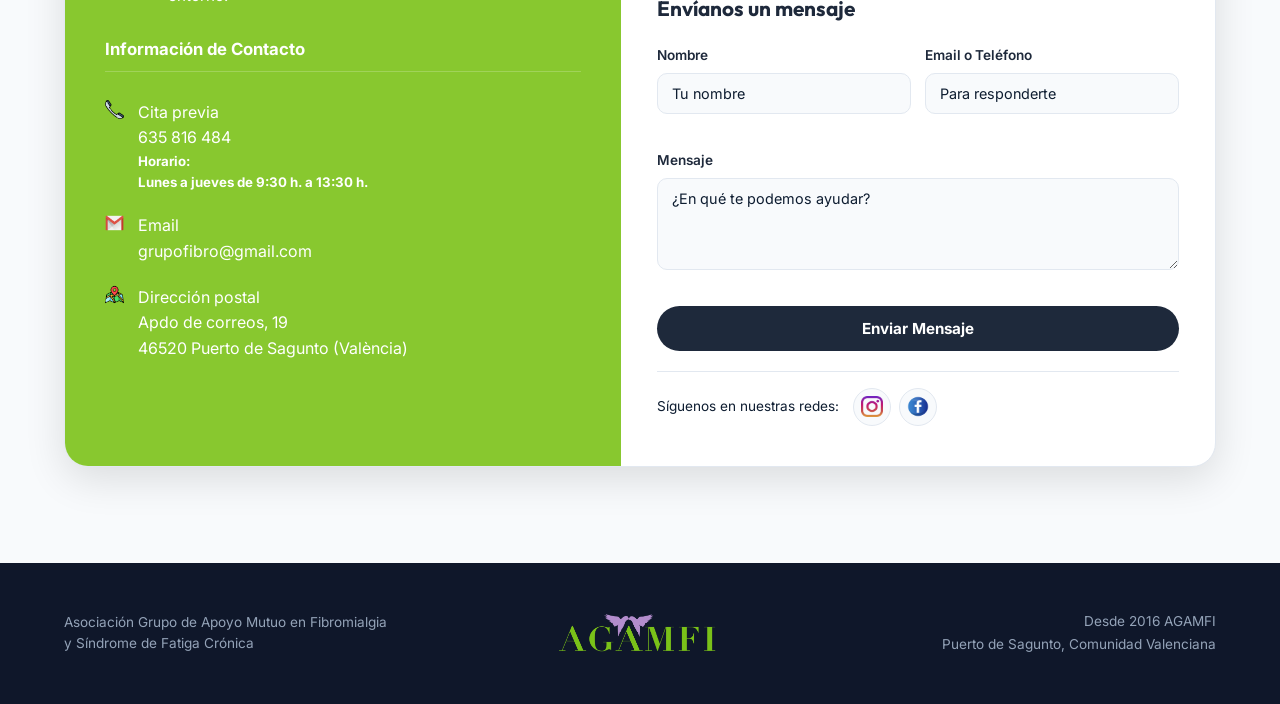
==== commit 25021b0d: "asdadasda" ====
--- a/index.html
+++ b/index.html
@@ -447,8 +447,10 @@
   <footer class="footer" id="footer">
     <div class="container footer-inner">
       <div class="footer-brand">
-        <p class="footer-logo-line"><img src="iconos/Logotipo-sencillo.png" alt="Logo AGAMFI" class="footer-logo-icon" /></p>
         <p>Asociación Grupo de Apoyo Mutuo en Fibromialgia <br>y Síndrome de Fatiga Crónica</p>
+      </div>
+      <div class="footer-logo-wrap">
+        <img src="iconos/Logotipo-sencillo.png" alt="Logo AGAMFI" class="footer-logo-icon" />
       </div>
       <div class="footer-copy">
         <p>Desde 2016 AGAMFI</p>
--- a/css/style.css
+++ b/css/style.css
@@ -1146,20 +1146,24 @@
 }
 
 .footer-brand {
-  display: flex;
-  flex-direction: column;
-  gap: 4px;
-}
-
-.footer-logo-line {
-  font-size: 1.1rem;
-  color: #fff;
-  position: absolute;
-  left: 50%;
-  transform: translateX(-50%);
+  flex: 1;
+}
+
+.footer-logo-wrap {
+  flex: 1;
+  display: flex;
+  justify-content: center;
+}
+
+.footer-copy {
+  flex: 1;
+  text-align: right;
+  font-size: 0.85rem;
+  line-height: 1.7;
 }
 
 .footer-logo-icon {
+  height: 3.8em;
   width: auto;
   vertical-align: middle;
   margin-right: 6px;
@@ -1169,11 +1173,7 @@
   font-size: 0.85rem;
 }
 
-.footer-copy {
-  text-align: right;
-  font-size: 0.85rem;
-  line-height: 1.7;
-}
+/* Replaced by .footer-copy above */
 
 /* =============================================
    SCROLL TOP
@@ -1335,7 +1335,7 @@
   }
 }
 
-@media (max-width: 900px) {
+@media (max-width: 950px) {
   .nav-links {
     position: fixed;
     inset: 0;
@@ -1398,6 +1398,11 @@
   .footer-inner {
     flex-direction: column;
     text-align: center;
+    gap: 24px;
+  }
+
+  .footer-logo-wrap {
+    order: -1;
   }
 
   .footer-copy {
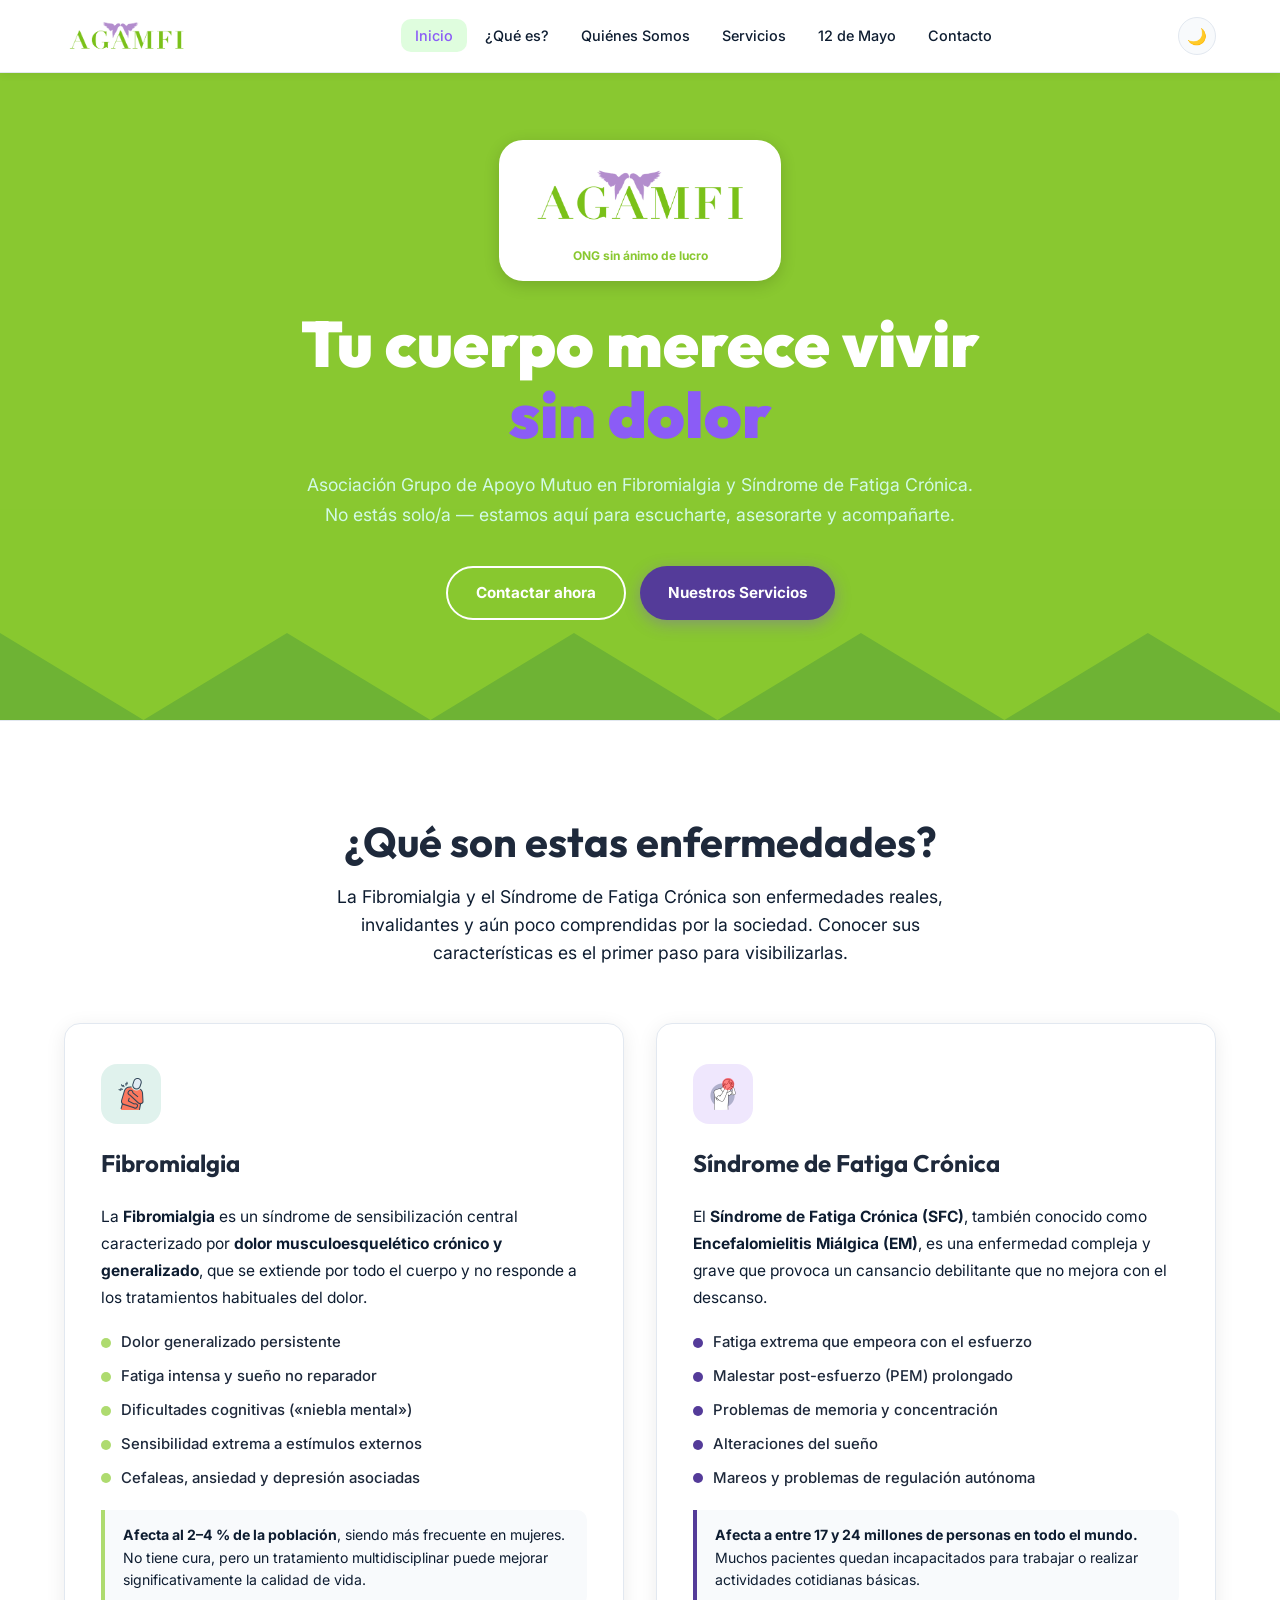
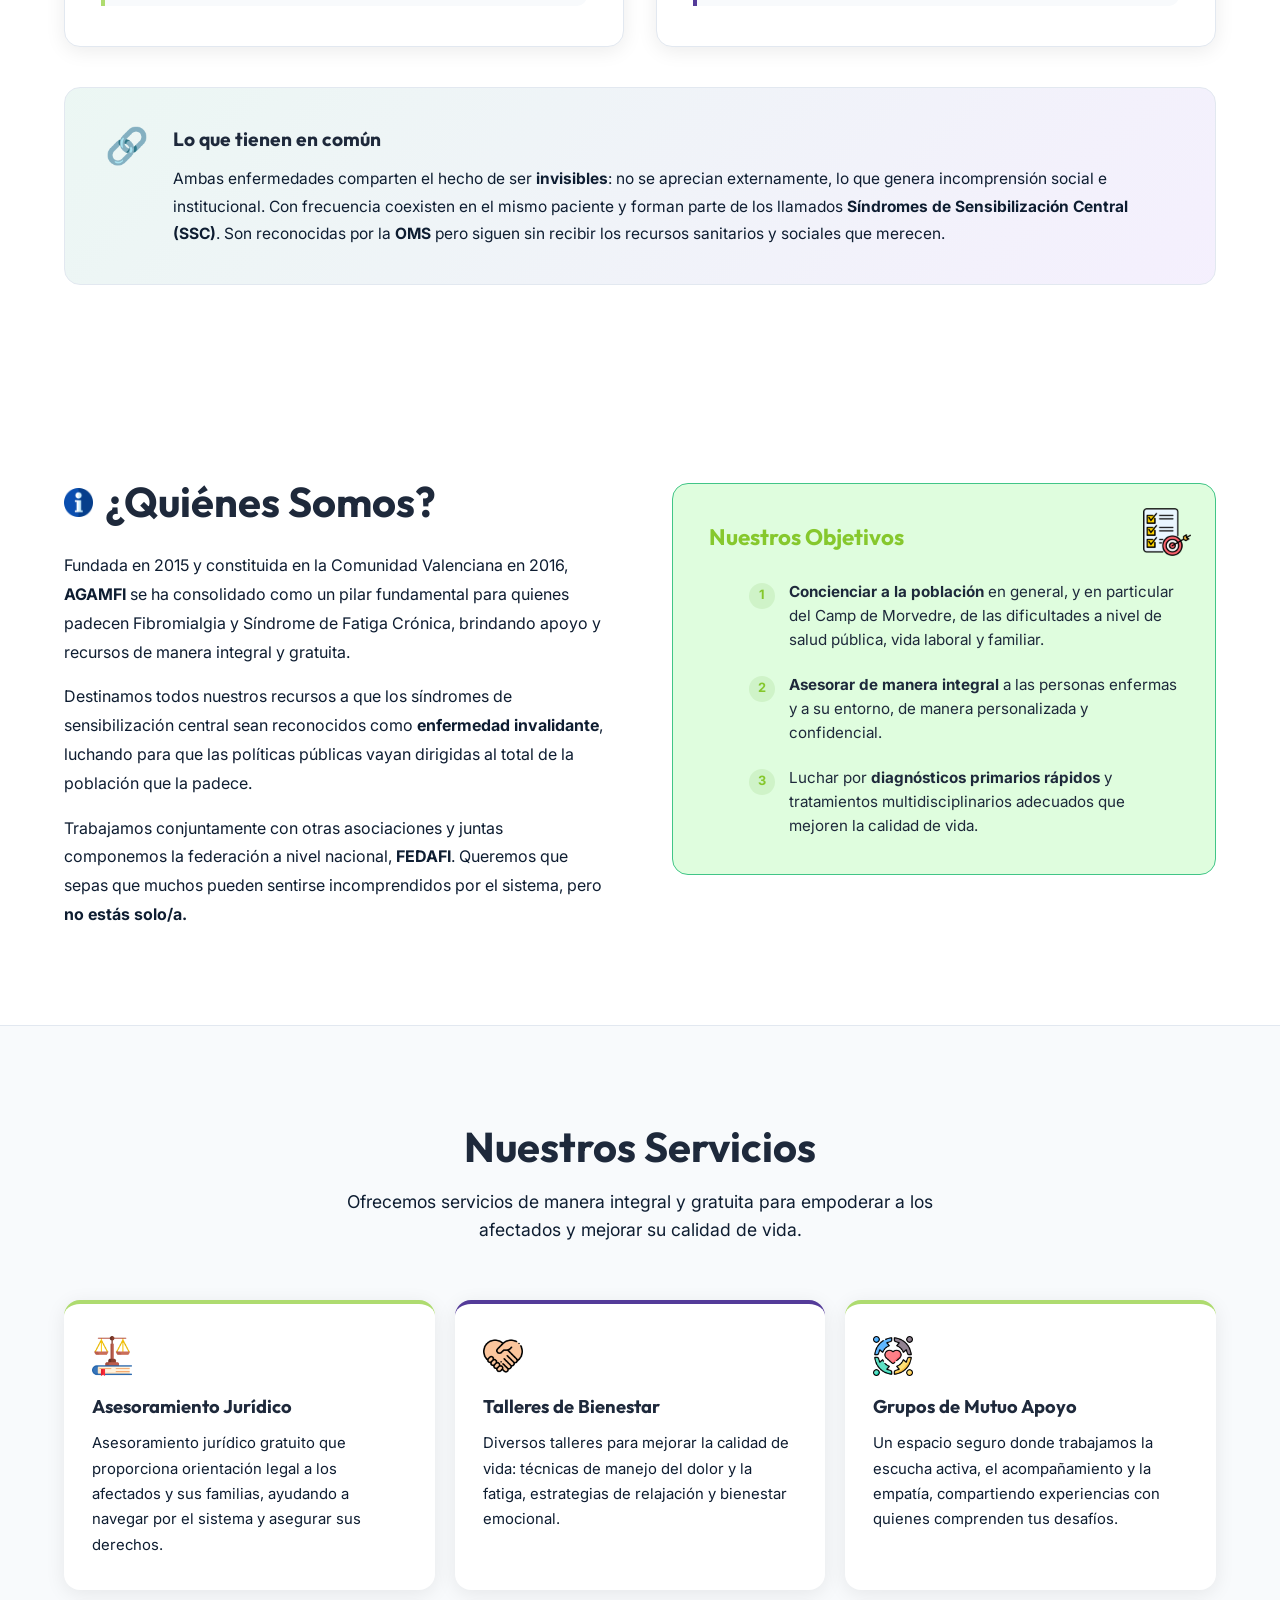
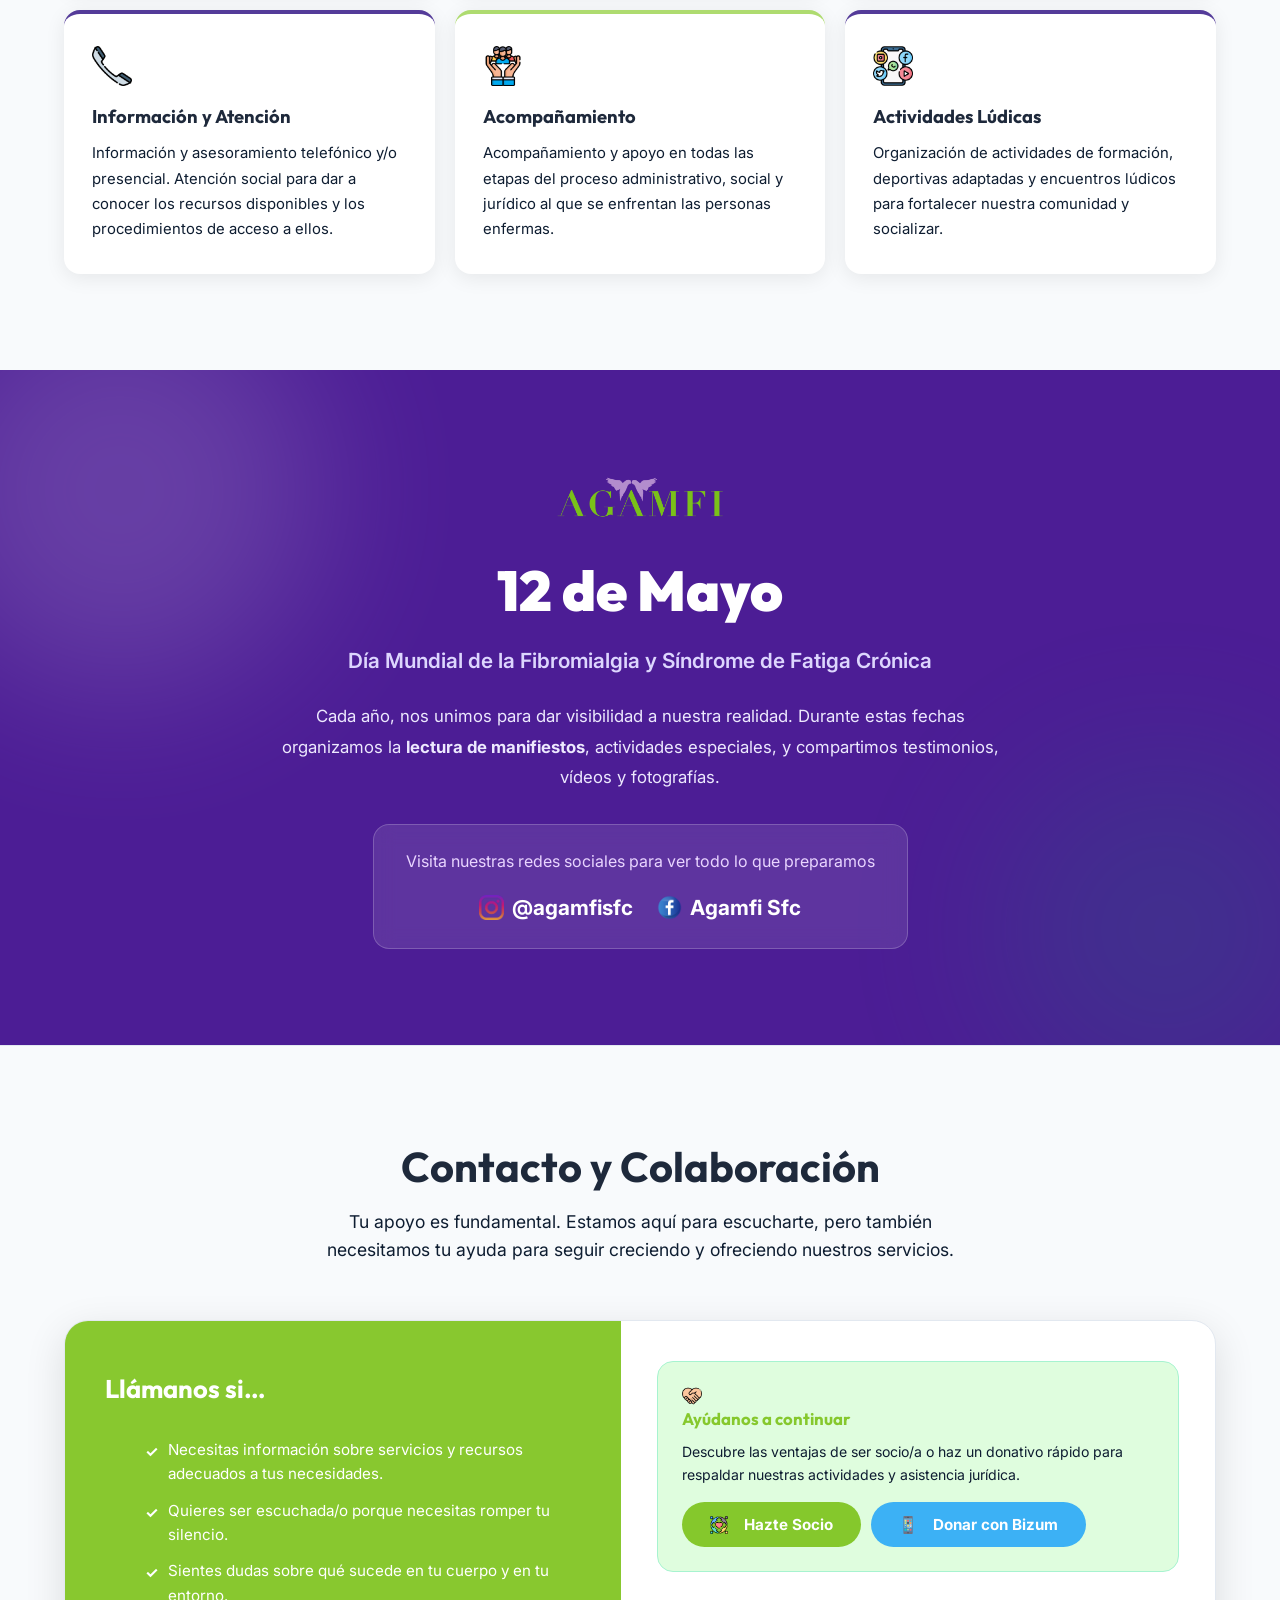
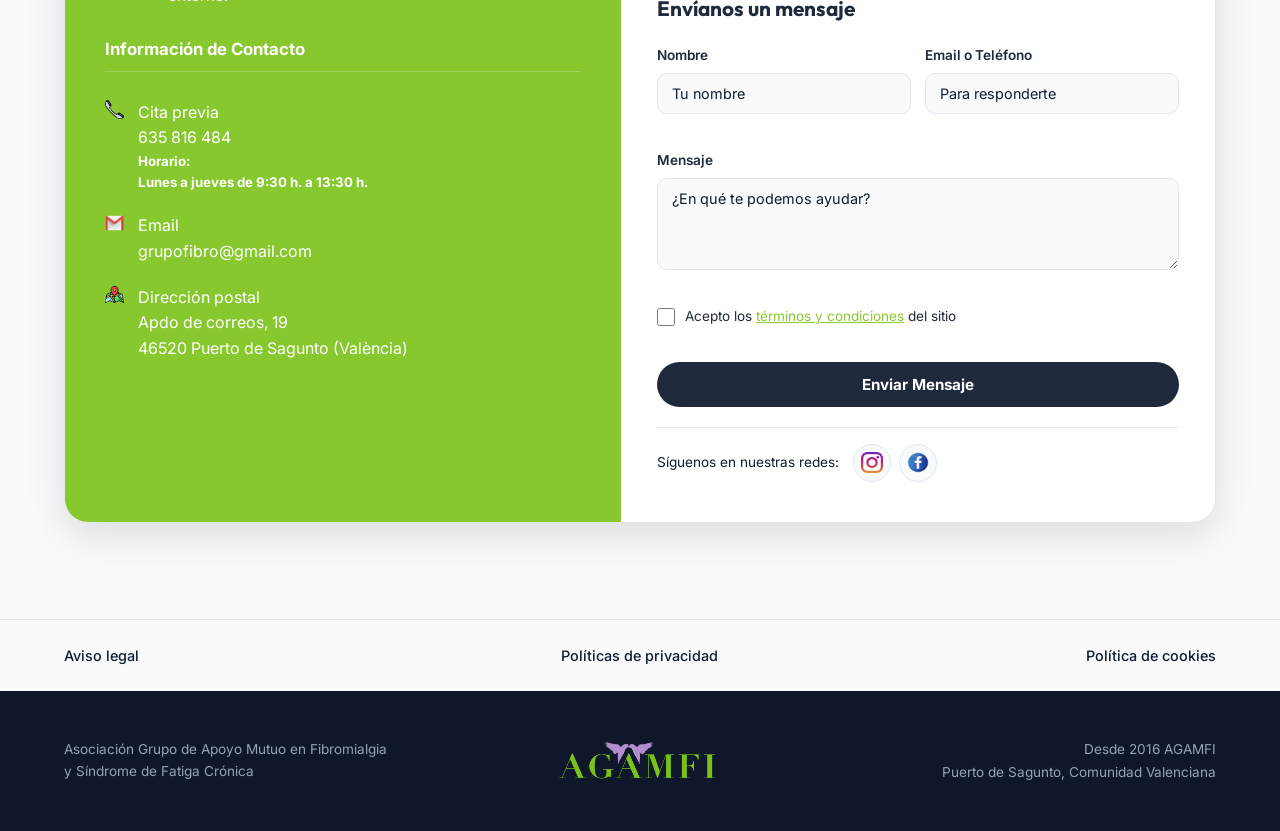
==== commit ff8d9395: "ultimo" ====
--- a/index.html
+++ b/index.html
@@ -416,6 +416,11 @@
                   required></textarea>
                 <span class="form-error" id="errorMessage"></span>
               </div>
+              <div class="form-group checkbox-group">
+                <input type="checkbox" id="inputTerms" name="terms" required />
+                <label for="inputTerms">Acepto los <a href="#" target="_blank">términos y condiciones</a> del sitio</label>
+                <span class="form-error" id="errorTerms"></span>
+              </div>
               <button type="submit" class="btn btn-dark btn-full" id="submitForm">
                 <span id="submitText">Enviar Mensaje</span>
                 <span id="submitLoader" class="hidden">Enviando…</span>
@@ -442,6 +447,15 @@
     </section>
 
   </main>
+
+  <!-- ========== ENLACES LEGALES ========== -->
+  <div class="legal-links">
+    <div class="container legal-links-inner">
+      <a href="#">Aviso legal</a>
+      <a href="#">Políticas de privacidad</a>
+      <a href="#">Política de cookies</a>
+    </div>
+  </div>
 
   <!-- ========== FOOTER ========== -->
   <footer class="footer" id="footer">
--- a/css/style.css
+++ b/css/style.css
@@ -1071,6 +1071,44 @@
   border-color: #ef4444;
 }
 
+.form-group.checkbox-group {
+  flex-direction: row;
+  flex-wrap: wrap;
+  align-items: center;
+  gap: 10px;
+}
+
+.form-group input[type="checkbox"] {
+  width: 18px;
+  height: 18px;
+  padding: 0;
+  accent-color: var(--green);
+  cursor: pointer;
+  border: 1px solid var(--border);
+  border-radius: 4px;
+  background: var(--bg2);
+}
+
+.form-group.checkbox-group label {
+  font-weight: 400;
+  cursor: pointer;
+}
+
+.form-group.checkbox-group label a {
+  color: var(--green);
+  text-decoration: underline;
+}
+
+body.dark .form-group.checkbox-group label a {
+  color: var(--green-light);
+}
+
+.form-group.checkbox-group .form-error {
+  width: 100%;
+  margin-top: -6px;
+}
+
+
 .form-error {
   font-size: 0.78rem;
   color: #ef4444;
@@ -1125,6 +1163,50 @@
 .social-btn:hover {
   border-color: var(--purple);
   transform: translateY(-2px);
+}
+
+/* =============================================
+   LEGAL LINKS
+   ============================================= */
+.legal-links {
+  background: var(--bg2);
+  padding: 24px 0;
+  border-top: 1px solid var(--border);
+}
+
+body.dark .legal-links {
+  background: #1e293b;
+  border-top-color: #334155;
+}
+
+.legal-links-inner {
+  display: grid;
+  grid-template-columns: 1fr 1fr 1fr;
+  align-items: center;
+  gap: 16px;
+}
+
+.legal-links-inner a {
+  color: var(--muted);
+  font-size: 0.9rem;
+  font-weight: 500;
+  transition: var(--transition);
+}
+
+.legal-links-inner a:nth-child(1) {
+  text-align: left;
+}
+
+.legal-links-inner a:nth-child(2) {
+  text-align: center;
+}
+
+.legal-links-inner a:nth-child(3) {
+  text-align: right;
+}
+
+.legal-links-inner a:hover {
+  color: var(--green);
 }
 
 /* =============================================
@@ -1408,4 +1490,15 @@
   .footer-copy {
     text-align: center;
   }
+
+  .legal-links-inner {
+    grid-template-columns: 1fr;
+    gap: 12px;
+  }
+  
+  .legal-links-inner a:nth-child(1),
+  .legal-links-inner a:nth-child(2),
+  .legal-links-inner a:nth-child(3) {
+    text-align: center;
+  }
 }
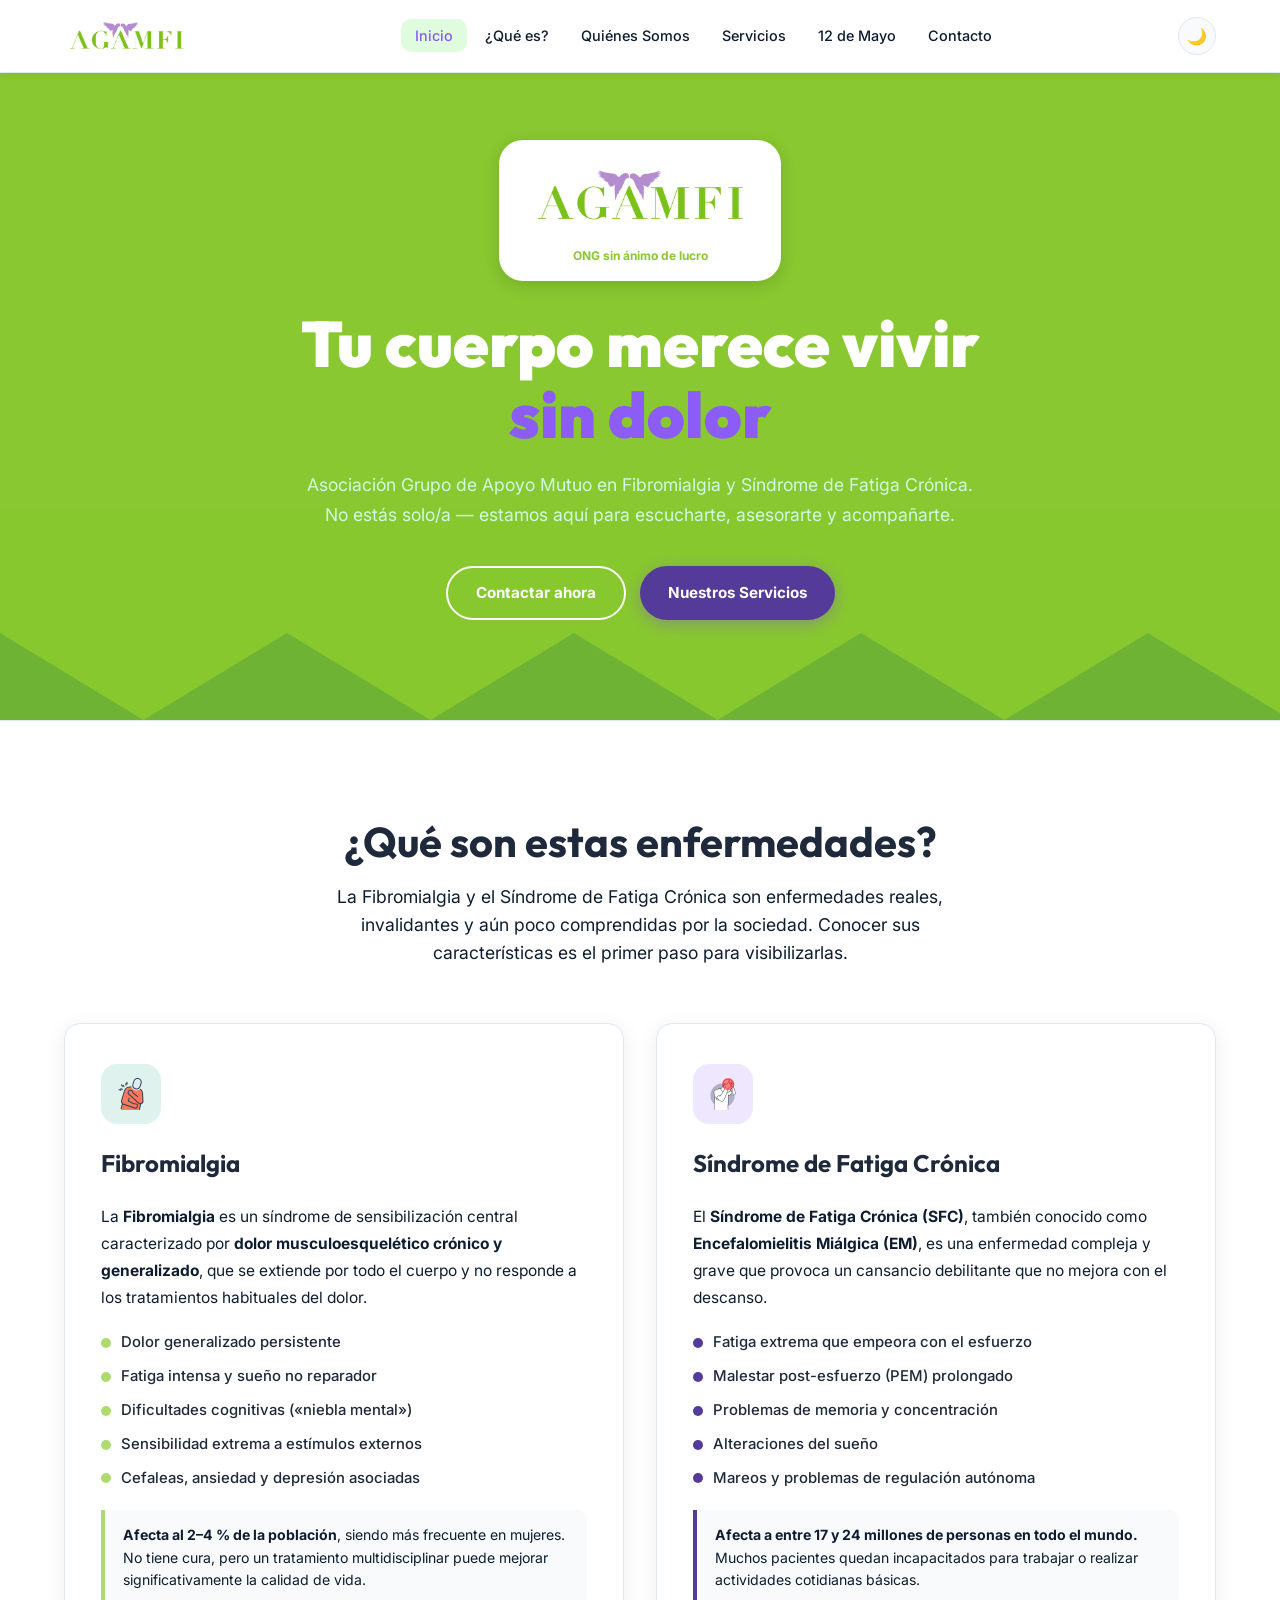
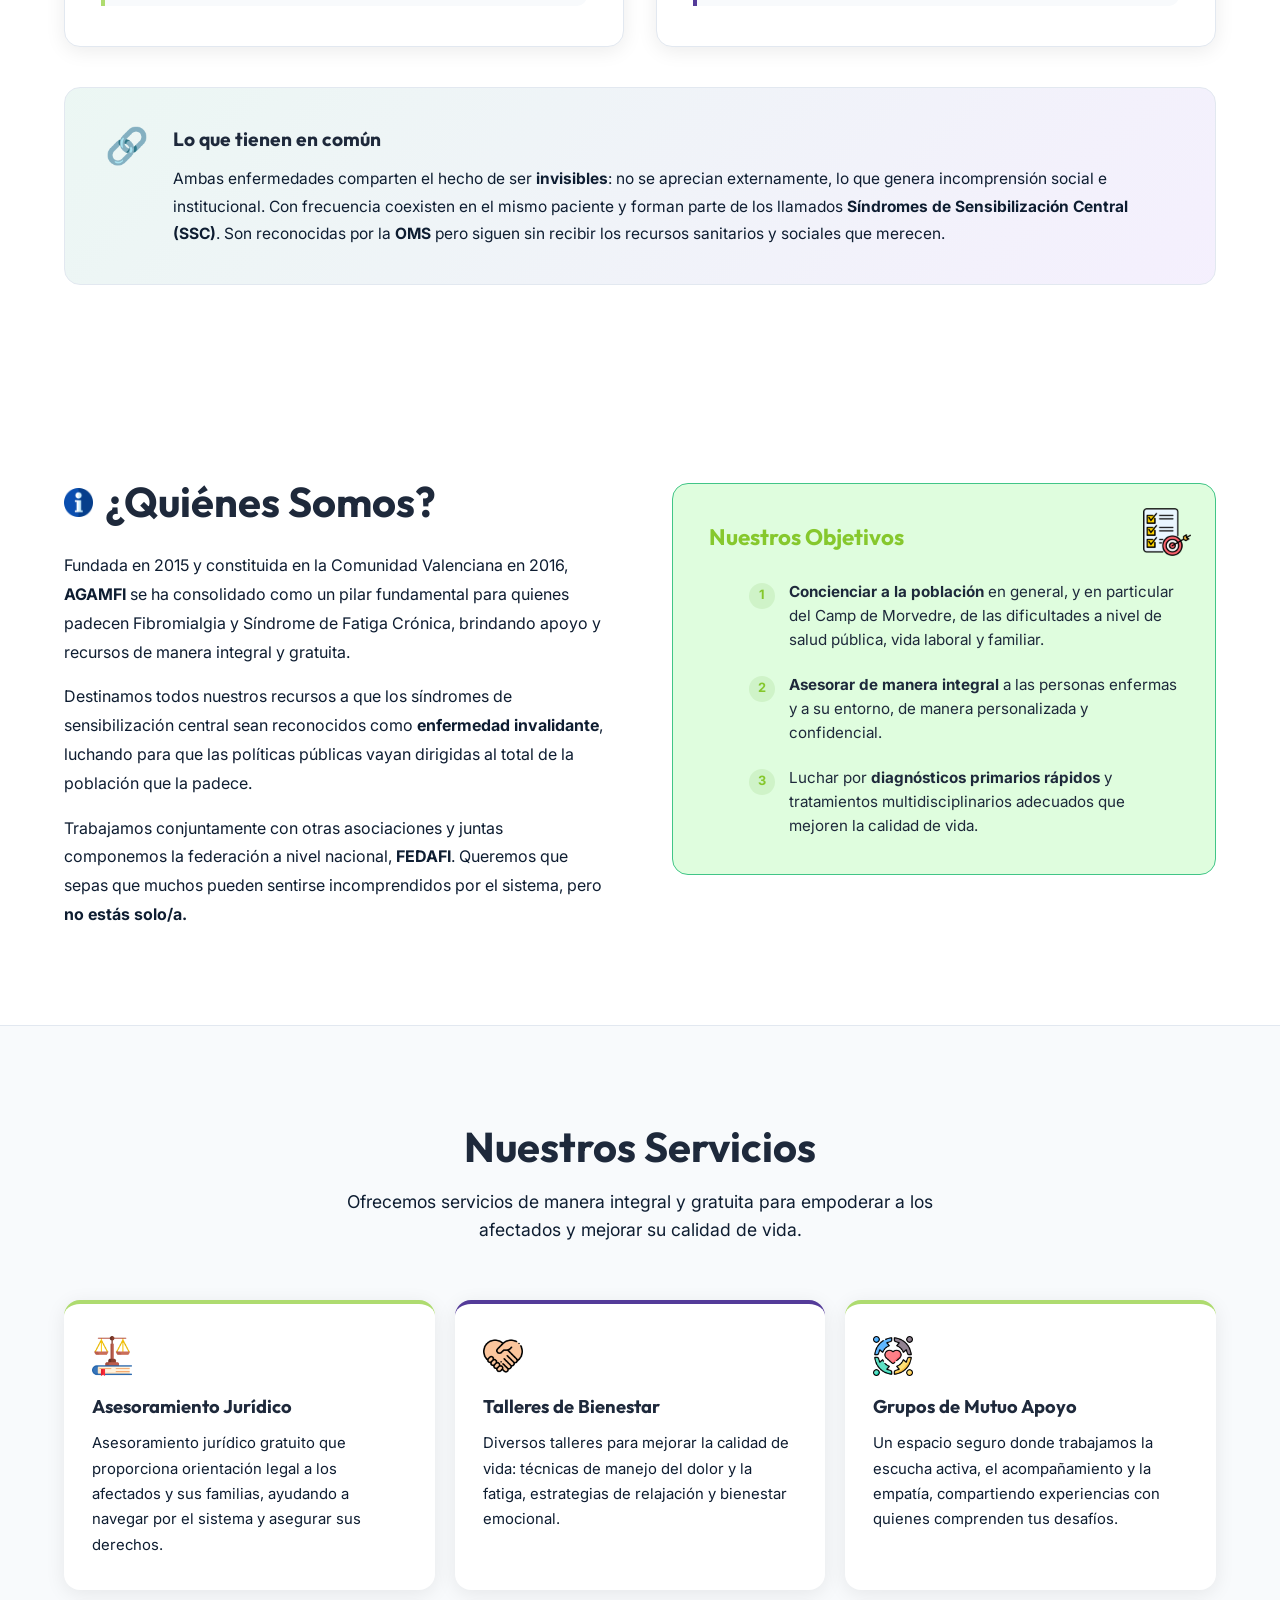
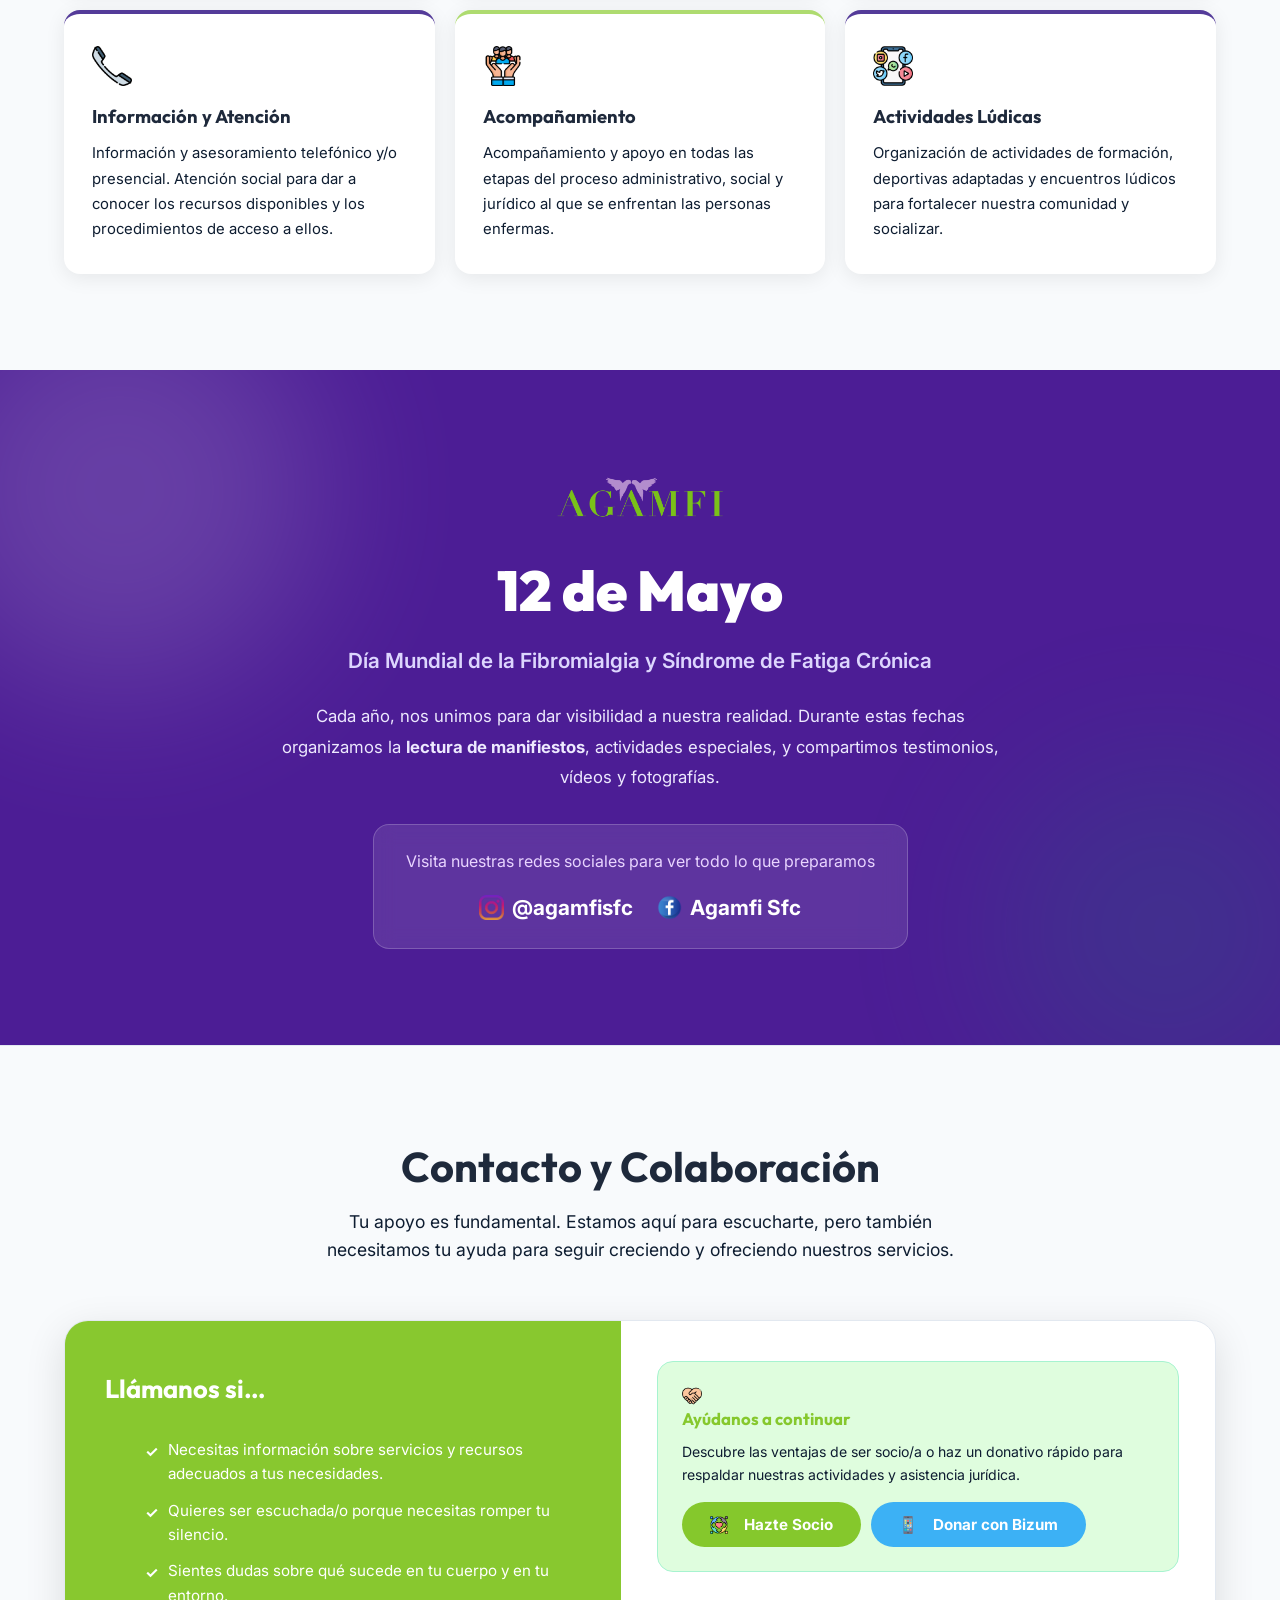
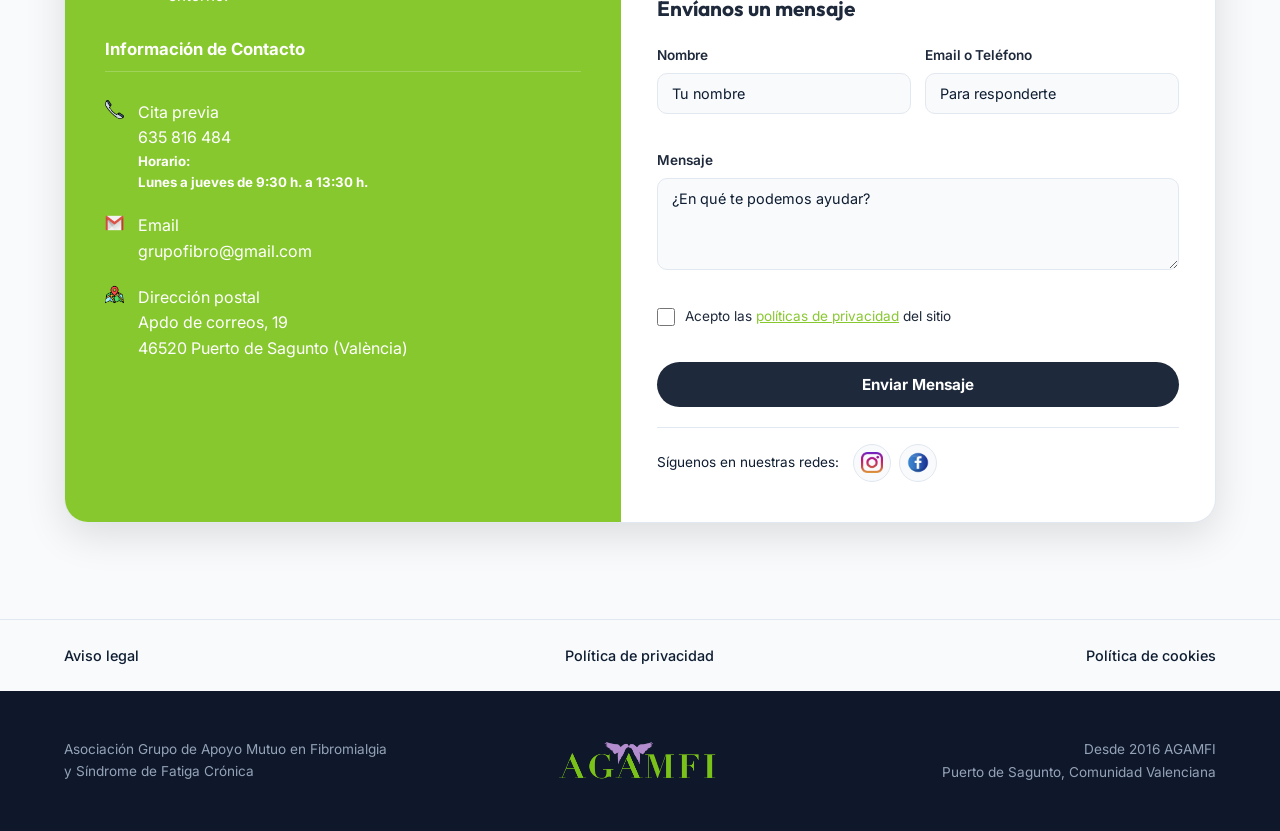
==== commit 9d40e393: "ult" ====
--- a/index.html
+++ b/index.html
@@ -418,7 +418,7 @@
               </div>
               <div class="form-group checkbox-group">
                 <input type="checkbox" id="inputTerms" name="terms" required />
-                <label for="inputTerms">Acepto los <a href="#" target="_blank">términos y condiciones</a> del sitio</label>
+                <label for="inputTerms">Acepto las <a href="privacidad.html" target="_blank">políticas de privacidad</a> del sitio</label>
                 <span class="form-error" id="errorTerms"></span>
               </div>
               <button type="submit" class="btn btn-dark btn-full" id="submitForm">
@@ -451,9 +451,9 @@
   <!-- ========== ENLACES LEGALES ========== -->
   <div class="legal-links">
     <div class="container legal-links-inner">
-      <a href="#">Aviso legal</a>
-      <a href="#">Políticas de privacidad</a>
-      <a href="#">Política de cookies</a>
+      <a href="aviso-legal.html">Aviso legal</a>
+      <a href="privacidad.html">Política de privacidad</a>
+      <a href="politica-cookies.html">Política de cookies</a>
     </div>
   </div>
 
@@ -503,7 +503,7 @@
       <p>Tu donación nos ayuda a seguir ofreciendo todos nuestros servicios de manera gratuita.</p>
       <div class="bizum-code">
         <span>Código Bizum</span>
-        <strong id="bizumCode">Próximamente</strong>
+        <strong id="bizumCode">14157</strong>
       </div>
       <p class="modal-contact">También puedes contactarnos en
         <a href="mailto:grupofibro@gmail.com">grupofibro@gmail.com</a>
--- a/css/style.css
+++ b/css/style.css
@@ -8,7 +8,6 @@
   --purple-light: #8b5cf6;
   --green-pale: rgb(223, 253, 222);
   --purple-pale: #f5f3ff;
-  --texto: rgb(241, 233, 233);
   --bizum: #3cb1f5;
   --text: #1e293b;
   --muted: #0e1d31;
@@ -1255,7 +1254,6 @@
   font-size: 0.85rem;
 }
 
-/* Replaced by .footer-copy above */
 
 /* =============================================
    SCROLL TOP
@@ -1501,4 +1499,280 @@
   .legal-links-inner a:nth-child(3) {
     text-align: center;
   }
+}
+
+/* =============================================
+   PÁGINAS LEGALES
+   ============================================= */
+.legal-page {
+  padding: 120px 0 96px;
+  background: var(--bg);
+  min-height: 80vh;
+}
+
+.legal-content {
+  max-width: 820px;
+  margin: 0 auto;
+}
+
+.legal-back {
+  display: inline-flex;
+  align-items: center;
+  gap: 8px;
+  color: var(--green);
+  font-size: 0.9rem;
+  font-weight: 600;
+  margin-bottom: 40px;
+  transition: var(--transition);
+}
+
+.legal-back:hover {
+  color: var(--purple-light);
+  gap: 12px;
+}
+
+.legal-content h1 {
+  font-family: var(--font-display);
+  font-size: clamp(1.9rem, 4vw, 2.8rem);
+  font-weight: 900;
+  color: var(--text);
+  margin-bottom: 8px;
+  line-height: 1.15;
+}
+
+.legal-badge {
+  display: inline-block;
+  background: var(--green-pale);
+  color: var(--green);
+  font-size: 0.78rem;
+  font-weight: 700;
+  padding: 4px 14px;
+  border-radius: 999px;
+  margin-bottom: 32px;
+  letter-spacing: 0.04em;
+  text-transform: uppercase;
+}
+
+body.dark .legal-badge {
+  color: var(--green-light);
+}
+
+.legal-intro {
+  background: linear-gradient(135deg, rgba(5,150,105,0.07), rgba(84,59,153,0.07));
+  border-left: 4px solid var(--green);
+  border-radius: 0 var(--radius-sm) var(--radius-sm) 0;
+  padding: 20px 24px;
+  margin-bottom: 48px;
+  color: var(--muted);
+  font-size: 0.97rem;
+  line-height: 1.8;
+}
+
+.legal-section {
+  margin-bottom: 48px;
+}
+
+.legal-section h2 {
+  font-family: var(--font-display);
+  font-size: 1.25rem;
+  font-weight: 700;
+  color: var(--purple);
+  margin-bottom: 16px;
+  padding-bottom: 10px;
+  border-bottom: 2px solid var(--border);
+  display: flex;
+  align-items: center;
+  gap: 10px;
+}
+
+body.dark .legal-section h2 {
+  color: var(--purple-light);
+}
+
+.legal-section h2 .section-num {
+  display: inline-flex;
+  align-items: center;
+  justify-content: center;
+  width: 28px;
+  height: 28px;
+  border-radius: 50%;
+  background: var(--purple);
+  color: #fff;
+  font-size: 0.78rem;
+  font-weight: 700;
+  flex-shrink: 0;
+}
+
+body.dark .legal-section h2 .section-num {
+  background: var(--purple-light);
+}
+
+.legal-section h3 {
+  font-family: var(--font-display);
+  font-size: 1.05rem;
+  font-weight: 700;
+  color: var(--green);
+  margin: 20px 0 10px;
+}
+
+body.dark .legal-section h3 {
+  color: var(--green-light);
+}
+
+.legal-section p {
+  color: var(--muted);
+  font-size: 0.97rem;
+  line-height: 1.85;
+  margin-bottom: 14px;
+}
+
+.legal-section ul,
+.legal-section ol {
+  list-style: none;
+  display: flex;
+  flex-direction: column;
+  gap: 8px;
+  margin-bottom: 14px;
+  padding-left: 4px;
+}
+
+.legal-section ul li,
+.legal-section ol li {
+  color: var(--muted);
+  font-size: 0.95rem;
+  line-height: 1.7;
+  display: flex;
+  gap: 10px;
+  align-items: flex-start;
+}
+
+.legal-section ul li::before {
+  content: '•';
+  color: var(--green);
+  font-weight: 900;
+  flex-shrink: 0;
+  margin-top: 2px;
+}
+
+.legal-section ol {
+  counter-reset: legal-counter;
+}
+
+.legal-section ol li {
+  counter-increment: legal-counter;
+}
+
+.legal-section ol li::before {
+  content: counter(legal-counter) '.';
+  color: var(--purple);
+  font-weight: 700;
+  flex-shrink: 0;
+  min-width: 20px;
+}
+
+body.dark .legal-section ol li::before {
+  color: var(--purple-light);
+}
+
+.legal-databox {
+  background: var(--bg2);
+  border: 1px solid var(--border);
+  border-radius: var(--radius-sm);
+  padding: 20px 24px;
+  margin: 16px 0;
+  display: flex;
+  flex-direction: column;
+  gap: 6px;
+}
+
+.legal-databox p {
+  margin-bottom: 0 !important;
+  font-size: 0.9rem !important;
+}
+
+.legal-databox strong {
+  color: var(--text);
+}
+
+.legal-highlight {
+  background: linear-gradient(135deg, var(--green-pale), #f0fdf4);
+  border: 1px solid rgba(5, 150, 105, 0.25);
+  border-radius: var(--radius-sm);
+  padding: 16px 20px;
+  margin: 16px 0;
+  color: var(--muted);
+  font-size: 0.93rem;
+  line-height: 1.7;
+}
+
+body.dark .legal-highlight {
+  background: rgba(5, 150, 105, 0.08);
+}
+
+.legal-highlight strong {
+  color: var(--green);
+}
+
+body.dark .legal-highlight strong {
+  color: var(--green-light);
+}
+
+.legal-links-ext a {
+  color: var(--green);
+  text-decoration: underline;
+  font-size: 0.9rem;
+  transition: var(--transition);
+}
+
+.legal-links-ext a:hover {
+  color: var(--purple-light);
+}
+
+.cookie-table {
+  width: 100%;
+  border-collapse: collapse;
+  margin: 16px 0;
+  font-size: 0.88rem;
+}
+
+.cookie-table th {
+  background: var(--green-pale);
+  color: var(--text);
+  font-weight: 700;
+  padding: 10px 14px;
+  text-align: left;
+  border: 1px solid var(--border);
+}
+
+body.dark .cookie-table th {
+  background: rgba(5,150,105,0.15);
+}
+
+.cookie-table td {
+  padding: 10px 14px;
+  border: 1px solid var(--border);
+  color: var(--muted);
+  vertical-align: top;
+  line-height: 1.6;
+}
+
+.cookie-table tr:nth-child(even) td {
+  background: var(--bg2);
+}
+
+.legal-note {
+  background: rgba(124, 58, 237, 0.06);
+  border-left: 4px solid var(--purple);
+  border-radius: 0 var(--radius-sm) var(--radius-sm) 0;
+  padding: 14px 18px;
+  margin: 16px 0;
+  font-size: 0.9rem;
+  color: var(--muted);
+  line-height: 1.7;
+}
+
+@media (max-width: 600px) {
+  .legal-page {
+    padding: 100px 0 64px;
+  }
 }
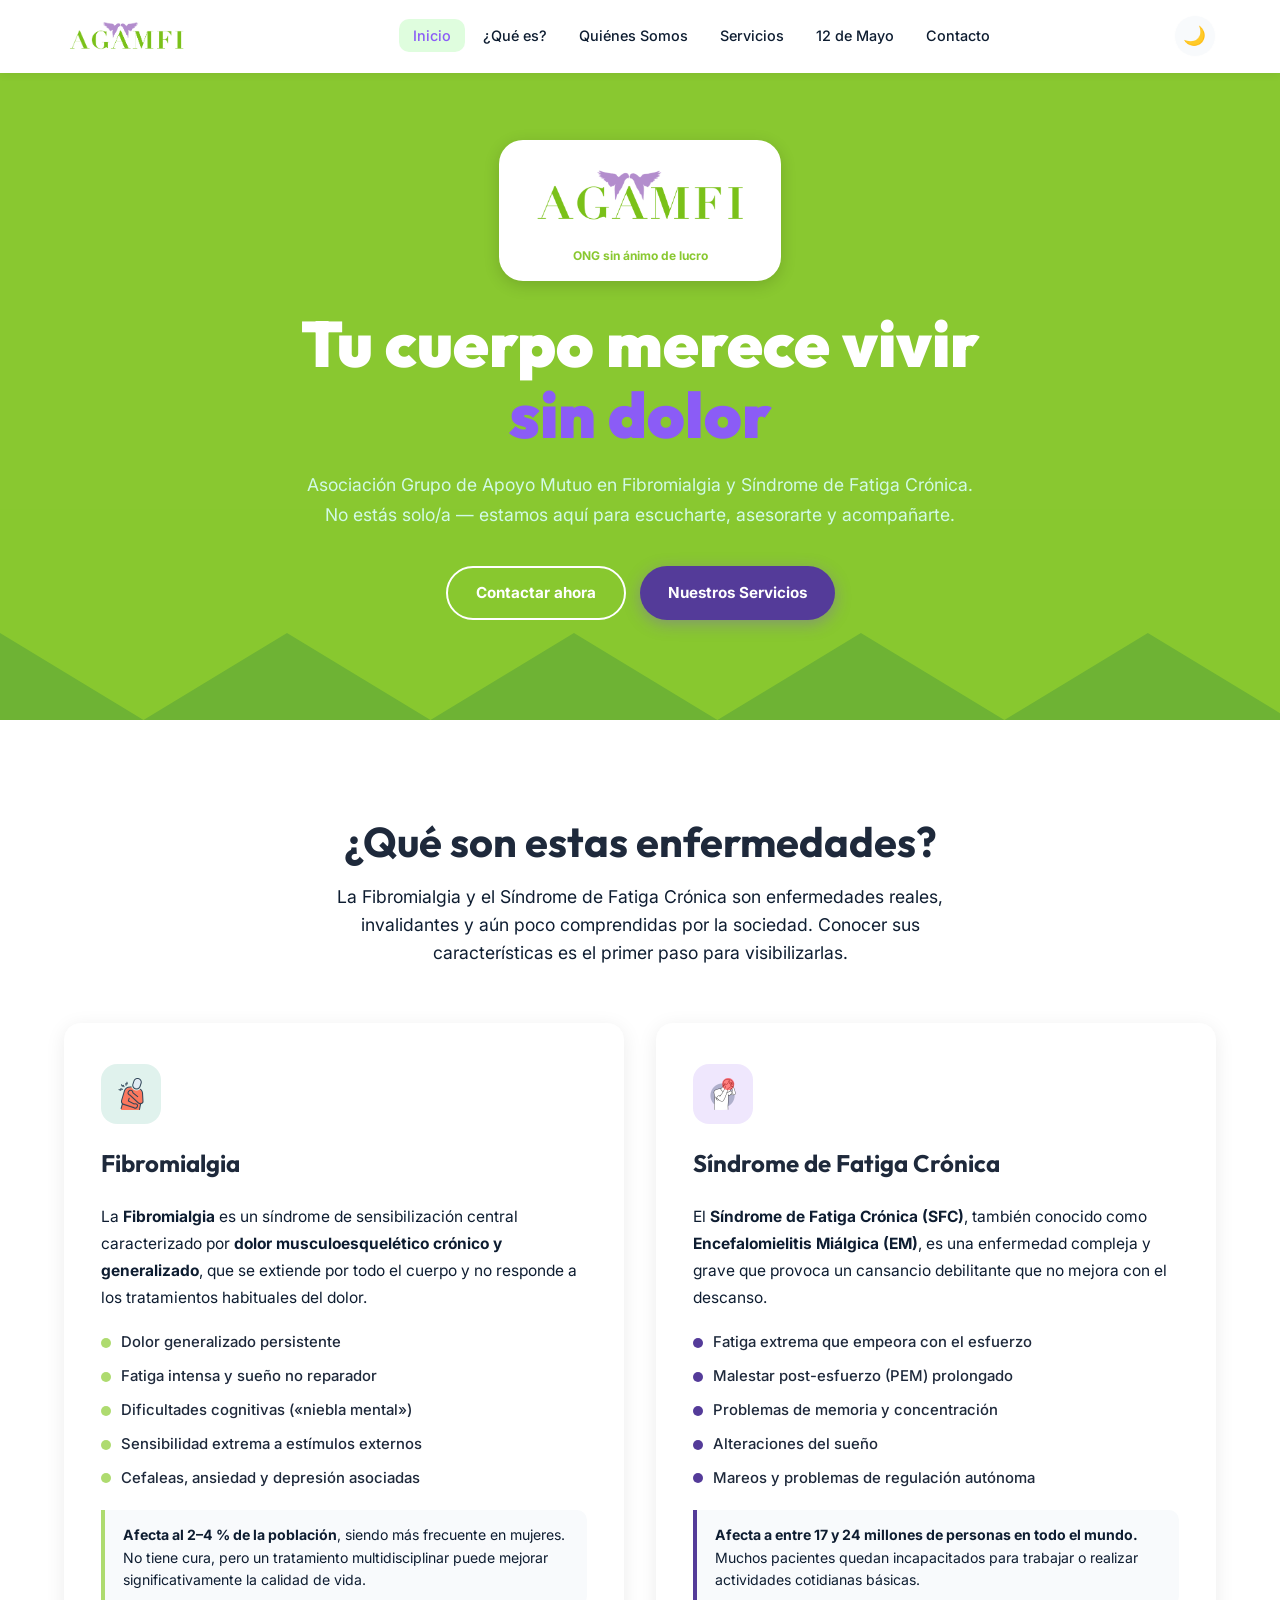
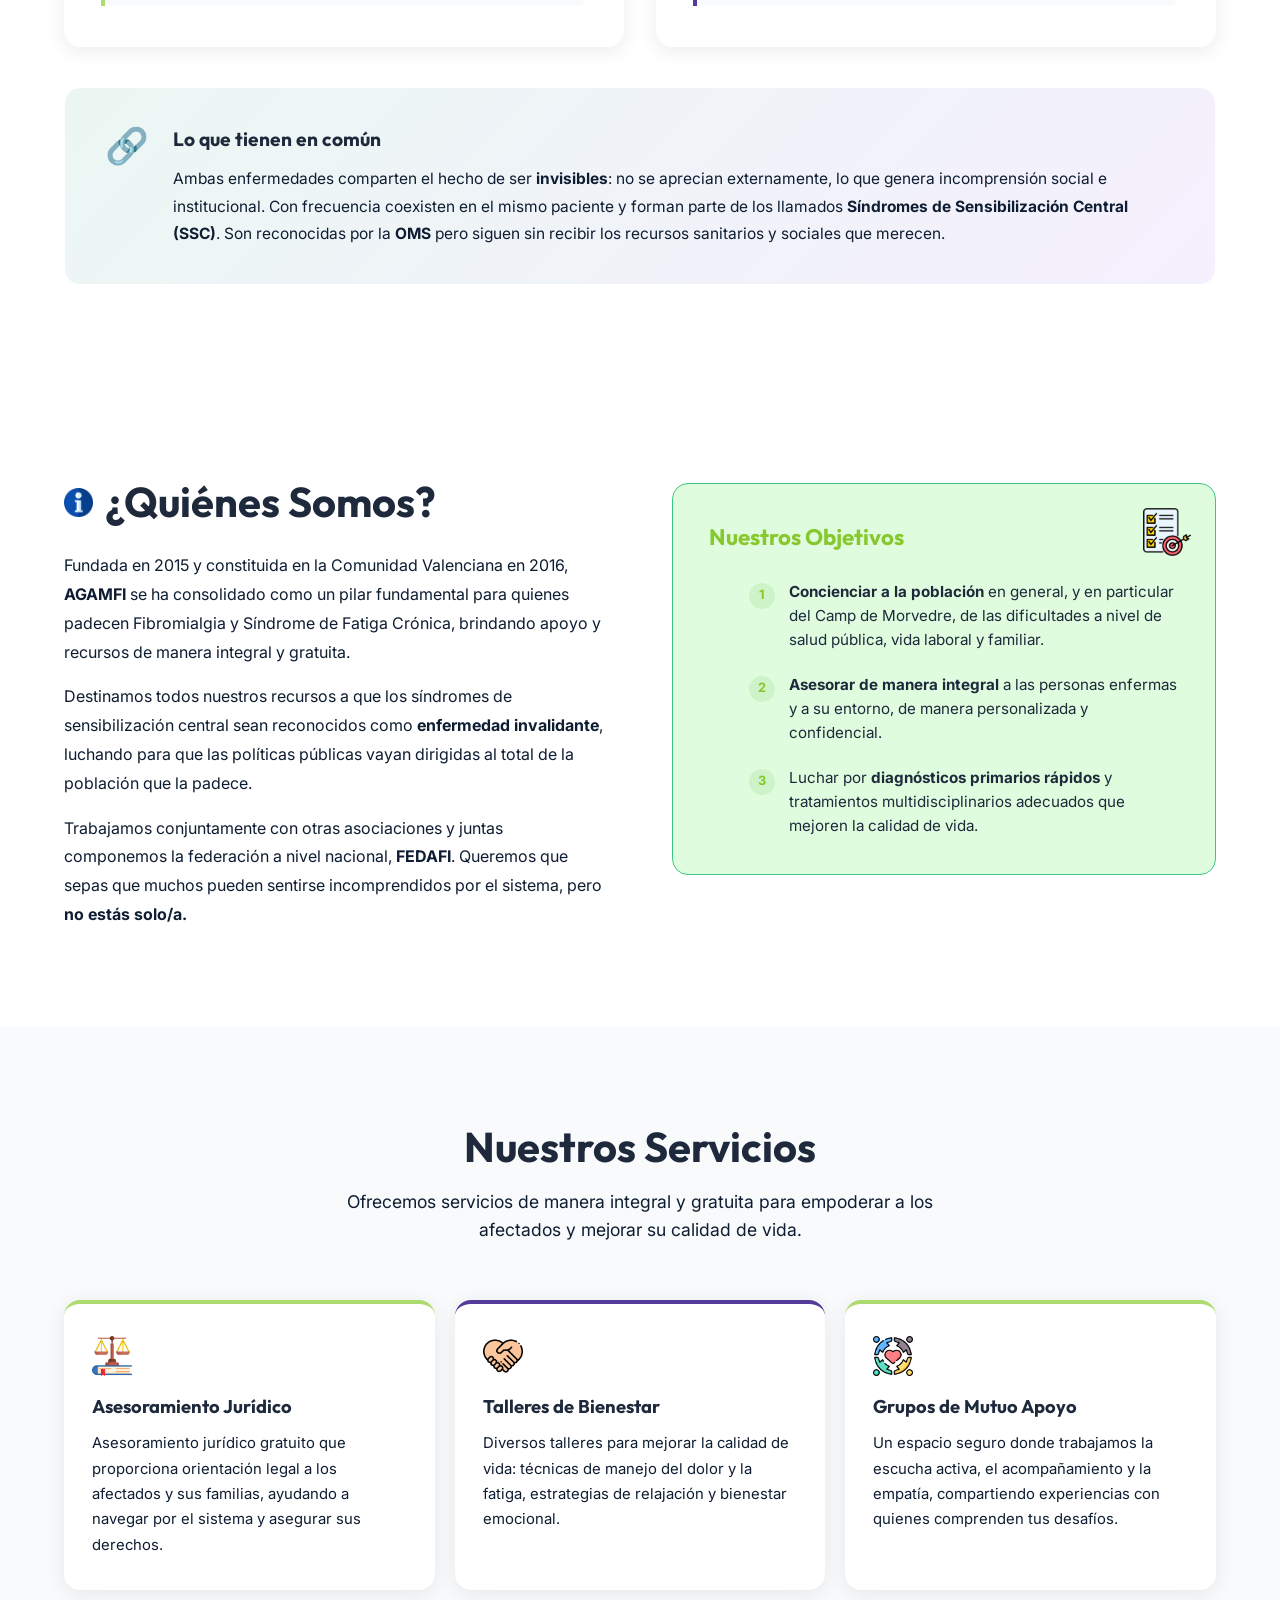
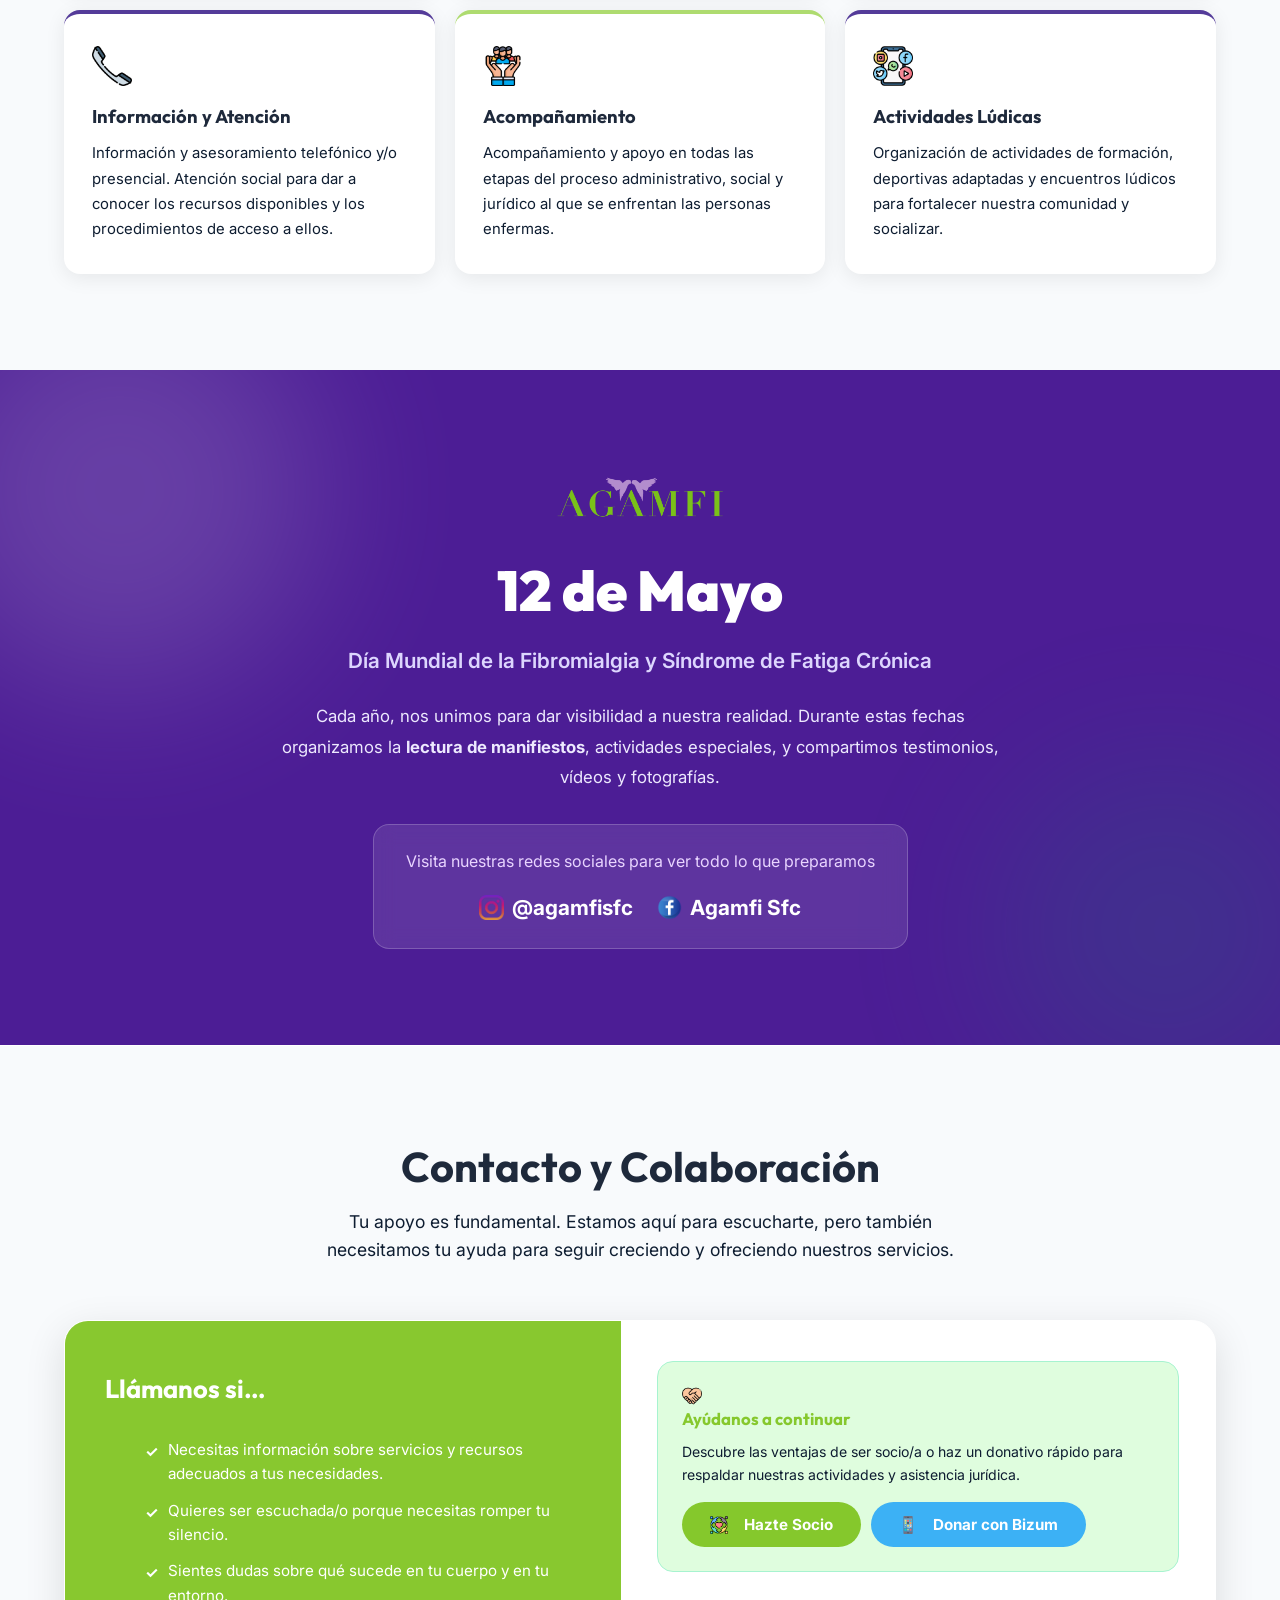
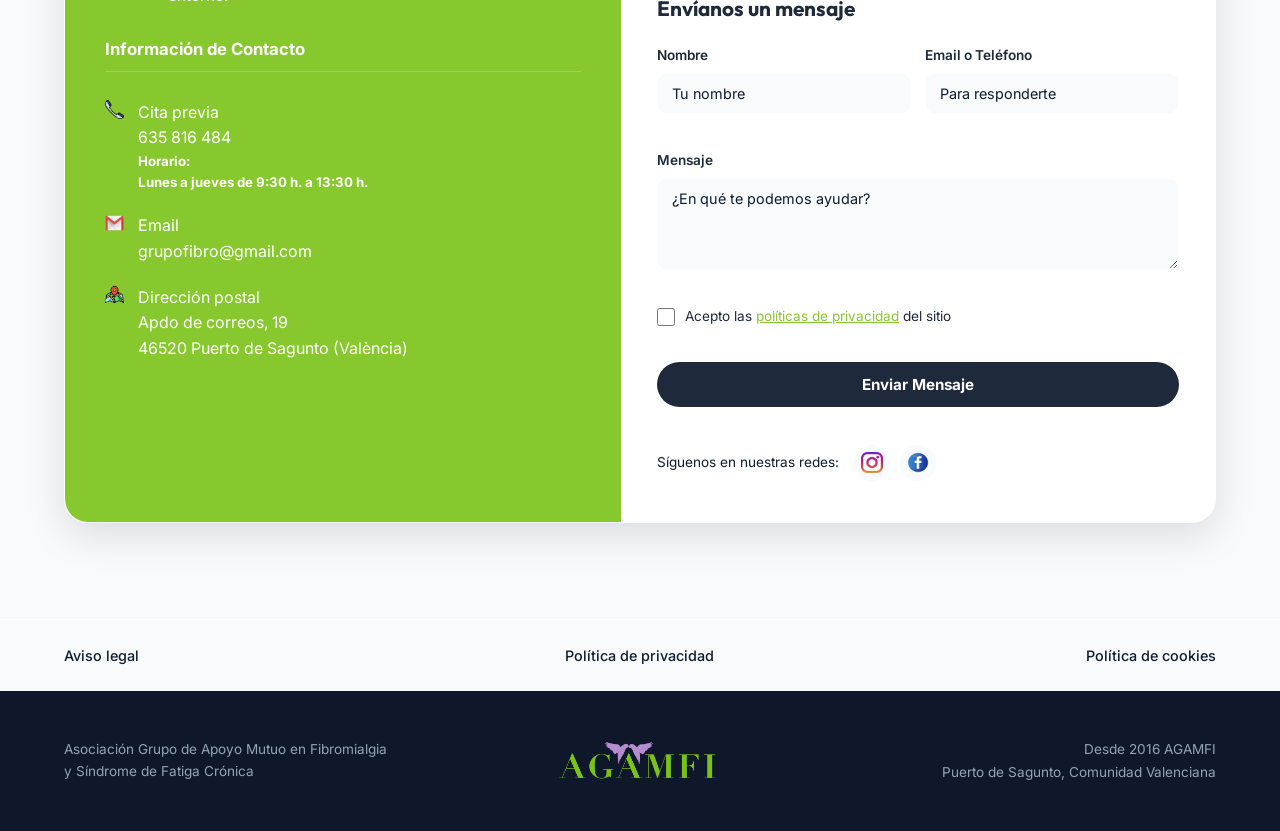
==== commit 4ce067fa: "limpio" ====
--- a/index.html
+++ b/index.html
@@ -92,8 +92,8 @@
         </p>
 
         <div class="hero-actions">
-          <a href="#contacto" class="btn btn-white" id="heroCtaContact">Contactar ahora</a>
-          <a href="#servicios" class="btn btn-purple" id="heroCtaServices">Nuestros Servicios</a>
+          <a href="#contacto" class="btn btn-white">Contactar ahora</a>
+          <a href="#servicios" class="btn btn-purple">Nuestros Servicios</a>
         </div>
       </div>
     </section>
@@ -311,10 +311,10 @@
         <div class="wd-card">
           <p>Visita nuestras redes sociales para ver todo lo que preparamos</p>
           <div class="wd-social-links">
-            <a href="https://instagram.com/agamfisfc" target="_blank" rel="noreferrer" class="wd-social-link" id="wdInstagram">
+            <a href="https://instagram.com/agamfisfc" target="_blank" rel="noreferrer" class="wd-social-link">
               <img src="iconos/instagram.png" alt="Instagram" class="custom-icon inline-icon" /> @agamfisfc
             </a>
-            <a href="https://www.facebook.com/agamfi.sfc.1" target="_blank" rel="noreferrer" class="wd-social-link" id="wdFacebook">
+            <a href="https://www.facebook.com/agamfi.sfc.1" target="_blank" rel="noreferrer" class="wd-social-link">
               <img src="iconos/facebook.png" alt="Facebook" class="custom-icon inline-icon" /> Agamfi Sfc
             </a>
           </div>
@@ -391,7 +391,7 @@
 
             <!-- Formulario -->
             <h3 class="form-heading">Envíanos un mensaje</h3>
-            <form action="https://formsubmit.co/ivanalex100008@gmail.com" method="POST" class="contact-form" id="contactForm" novalidate>
+            <form action="https://formsubmit.co/grupofibro@gmail.com" method="POST" class="contact-form" id="contactForm" novalidate>
               <!-- Desactivar Captcha (opcional, recomendable para Ajax) -->
               <input type="hidden" name="_captcha" value="false">
               <!-- Página de gracias (por si falla el JavaScript y redirige de forma nativa) -->
@@ -435,9 +435,9 @@
               <p>Síguenos en nuestras redes:</p>
               <div class="social-btns">
                 <a href="https://instagram.com/agamfisfc" target="_blank" rel="noreferrer" class="social-btn"
-                  id="socialInsta" aria-label="Instagram"><img src="iconos/instagram.png" alt="Instagram"
+                  aria-label="Instagram"><img src="iconos/instagram.png" alt="Instagram"
                     class="custom-icon" /></a>
-                <a href="https://www.facebook.com/agamfi.sfc.1" class="social-btn" id="socialFacebook" aria-label="Facebook"><img src="iconos/facebook.png"
+                <a href="https://www.facebook.com/agamfi.sfc.1" class="social-btn" aria-label="Facebook"><img src="iconos/facebook.png"
                     alt="Facebook" class="custom-icon" /></a>
               </div>
             </div>
--- a/css/style.css
+++ b/css/style.css
@@ -14,7 +14,7 @@
   --bg: #ffffff;
   --bg2: #f8fafc;
   --surface: #ffffff;
-  --border: #e2e8f0;
+  --border: #ffffff;
   --radius: 16px;
   --radius-sm: 10px;
   --shadow: 0 4px 20px rgba(0, 0, 0, 0.08);
@@ -31,7 +31,7 @@
   --bg: #0f172a;
   --bg2: #1e293b;
   --surface: #1e293b;
-  --border: #334155;
+  --border: #33415500;
   --green-pale:  hsla(85, 72%, 43%, 0.902);
 
   --purple-pale: #2e1065;
@@ -310,22 +310,113 @@
   gap: 10px;
 }
 
+/* ── Theme Toggle (sol / luna) ─────────────────── */
 .theme-toggle {
+  position: relative;
   background: var(--bg2);
-  border: 1px solid var(--border);
+  border: 1.5px solid var(--border);
   border-radius: 50%;
-  width: 38px;
-  height: 38px;
+  width: 42px;
+  height: 42px;
   cursor: pointer;
-  font-size: 1rem;
+  font-size: 1.15rem;
   display: flex;
   align-items: center;
   justify-content: center;
-  transition: var(--transition);
-}
-
-.theme-toggle:hover {
-  border-color: var(--green);
+  transition: background 0.35s ease, border-color 0.35s ease,
+              box-shadow 0.35s ease, transform 0.25s ease;
+  overflow: hidden;
+}
+
+.theme-toggle span {
+  transition: transform 0.35s ease, opacity 0.3s ease;
+  display: inline-block;
+  line-height: 1;
+}
+
+/* === MODO CLARO: se ve la LUNA → hover fondo negro === */
+.theme-toggle:has(.icon-moon:not(.hidden)):hover {
+  background: #0f0f1a;
+  border-color: #7c6aff;
+  box-shadow: 0 0 14px rgba(120, 100, 255, 0.55),
+              0 0 28px rgba(80, 60, 200, 0.25);
+  transform: scale(1.12);
+}
+
+.theme-toggle:has(.icon-moon:not(.hidden)):hover .icon-moon {
+  transform: rotate(-15deg) scale(1.25);
+}
+
+/* === MODO OSCURO: se ve el SOL → hover fondo blanco === */
+.theme-toggle:has(.icon-sun:not(.hidden)):hover {
+  background: #fffef0;
+  border-color: #f59e0b;
+  box-shadow: 0 0 14px rgba(251, 191, 36, 0.65),
+              0 0 30px rgba(245, 158, 11, 0.3);
+  transform: scale(1.12);
+}
+
+.theme-toggle:has(.icon-sun:not(.hidden)):hover .icon-sun {
+  transform: rotate(20deg) scale(1.25);
+}
+
+/* === EN MÓVIL: desactivar hover pegado, usar clases de destello táctil === */
+@media (hover: none) {
+  .theme-toggle:has(.icon-moon:not(.hidden)):hover,
+  .theme-toggle:has(.icon-sun:not(.hidden)):hover {
+    background: var(--bg2);
+    border-color: var(--border);
+    box-shadow: none;
+    transform: none;
+  }
+  .theme-toggle:has(.icon-moon:not(.hidden)):hover .icon-moon,
+  .theme-toggle:has(.icon-sun:not(.hidden)):hover .icon-sun {
+    transform: none;
+  }
+}
+
+/* Destello táctil – Luna (fondo negro momentáneo) */
+@keyframes flashMoon {
+  0%   { background: var(--bg2);  border-color: var(--border); box-shadow: none; transform: scale(1); }
+  30%  { background: #0f0f1a;     border-color: #7c6aff;
+          box-shadow: 0 0 14px rgba(120,100,255,0.55); transform: scale(1.14); }
+  70%  { background: #0f0f1a;     border-color: #7c6aff;
+          box-shadow: 0 0 14px rgba(120,100,255,0.55); transform: scale(1.14); }
+  100% { background: var(--bg2);  border-color: var(--border); box-shadow: none; transform: scale(1); }
+}
+
+@keyframes flashMoonIcon {
+  0%, 100% { transform: rotate(0deg)   scale(1); }
+  30%, 70%  { transform: rotate(-15deg) scale(1.25); }
+}
+
+/* Destello táctil – Sol (fondo blanco momentáneo) */
+@keyframes flashSun {
+  0%   { background: var(--bg2);  border-color: var(--border); box-shadow: none; transform: scale(1); }
+  30%  { background: #fffef0;     border-color: #f59e0b;
+          box-shadow: 0 0 14px rgba(251,191,36,0.65); transform: scale(1.14); }
+  70%  { background: #fffef0;     border-color: #f59e0b;
+          box-shadow: 0 0 14px rgba(251,191,36,0.65); transform: scale(1.14); }
+  100% { background: var(--bg2);  border-color: var(--border); box-shadow: none; transform: scale(1); }
+}
+
+@keyframes flashSunIcon {
+  0%, 100% { transform: rotate(0deg)  scale(1); }
+  30%, 70%  { transform: rotate(20deg) scale(1.25); }
+}
+
+.theme-toggle.touch-flash-moon {
+  animation: flashMoon 0.55s ease forwards;
+}
+.theme-toggle.touch-flash-moon .icon-moon {
+  animation: flashMoonIcon 0.55s ease forwards;
+}
+
+.theme-toggle.touch-flash-sun {
+  animation: flashSun 0.55s ease forwards;
+}
+.theme-toggle.touch-flash-sun .icon-sun {
+  animation: flashSunIcon 0.55s ease forwards;
 }
 
 .hamburger {
@@ -1641,17 +1732,19 @@
   color: var(--muted);
   font-size: 0.95rem;
   line-height: 1.7;
-  display: flex;
-  gap: 10px;
-  align-items: flex-start;
+  display: block;
+  position: relative;
+  padding-left: 26px;
+  margin-bottom: 8px;
 }
 
 .legal-section ul li::before {
   content: '•';
   color: var(--green);
   font-weight: 900;
-  flex-shrink: 0;
-  margin-top: 2px;
+  position: absolute;
+  left: 0;
+  top: 0;
 }
 
 .legal-section ol {
@@ -1666,7 +1759,9 @@
   content: counter(legal-counter) '.';
   color: var(--purple);
   font-weight: 700;
-  flex-shrink: 0;
+  position: absolute;
+  left: 0;
+  top: 0;
   min-width: 20px;
 }
 
@@ -1715,6 +1810,17 @@
 
 body.dark .legal-highlight strong {
   color: var(--green-light);
+}
+
+.legal-section a:not(.legal-back):not(.legal-links-ext a) {
+  color: var(--green);
+  text-decoration: underline;
+  text-underline-offset: 3px;
+  transition: var(--transition);
+}
+
+.legal-section a:not(.legal-back):not(.legal-links-ext a):hover {
+  color: var(--purple-light);
 }
 
 .legal-links-ext a {
